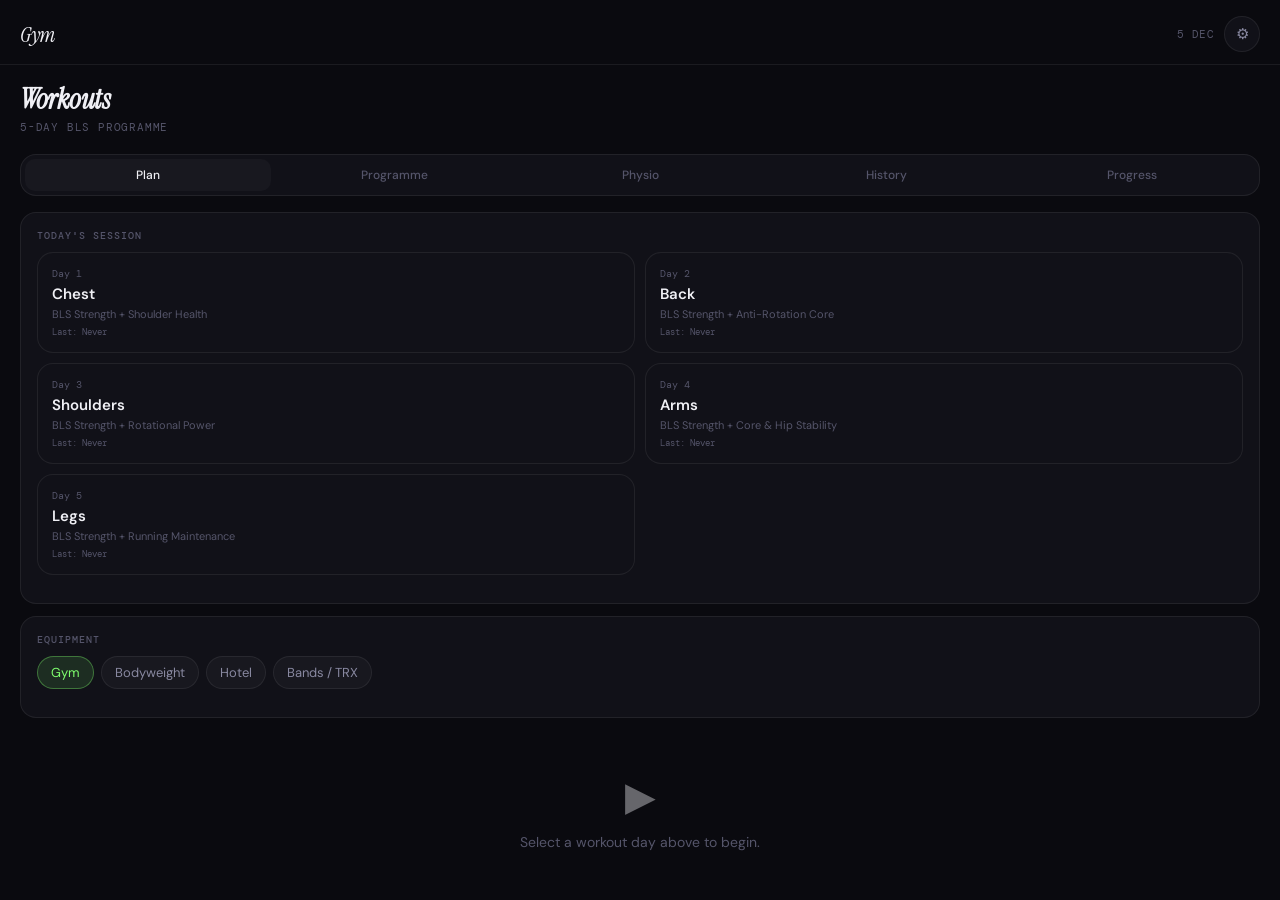
==== 1-index.html @ 2a6bddbd "Add files via upload" ====
<!DOCTYPE html>
<html lang="en">
<head>
<meta charset="UTF-8">
<meta name="viewport" content="width=device-width, initial-scale=1.0, viewport-fit=cover">
<meta name="apple-mobile-web-app-capable" content="yes">
<meta name="apple-mobile-web-app-status-bar-style" content="black-translucent">
<meta name="apple-mobile-web-app-title" content="Gym">
<meta name="theme-color" content="#0a0a0f">
<meta name="description" content="Gym workout tracker - plan, log, progress">
<link rel="manifest" href="manifest.webmanifest">
<link rel="apple-touch-icon" href="apple-touch-icon.png">
<title>Gym</title>
<link rel="preconnect" href="https://fonts.googleapis.com">
<link href="https://fonts.googleapis.com/css2?family=DM+Mono:wght@400;500&family=Instrument+Serif:ital@0;1&family=DM+Sans:wght@300;400;500;600&display=swap" rel="stylesheet">
<style>
  :root {
    --bg: #0a0a0f;
    --surface: #111118;
    --surface2: #18181f;
    --border: rgba(255,255,255,0.07);
    --border2: rgba(255,255,255,0.12);
    --text: #f0f0f5;
    --text2: #8888a0;
    --text3: #55556a;
    --accent: #7fff6e;
    --accent2: #3dffd0;
    --accent3: #ff6b6b;
    --accent4: #ffd166;
    --accent5: #a78bfa;
    --red: #ff6b6b;
    --amber: #ffd166;
    --green: #7fff6e;
    --blue: #60a5fa;
    --purple: #a78bfa;
    --nav-h: 72px;
    --safe-b: env(safe-area-inset-bottom, 0px);
    --radius: 16px;
    --radius-sm: 10px;
    --font-serif: 'Instrument Serif', Georgia, serif;
    --font-mono: 'DM Mono', monospace;
    --font-sans: 'DM Sans', sans-serif;
  }

  *, *::before, *::after { box-sizing: border-box; margin: 0; padding: 0; }

  html, body {
    height: 100%;
    overflow: hidden;
    background: var(--bg);
    color: var(--text);
    font-family: var(--font-sans);
    -webkit-font-smoothing: antialiased;
  }

  /* ─── APP SHELL ─── */
  #app {
    height: 100%;
    display: flex;
    flex-direction: column;
  }

  /* ─── TOP BAR ─── */
  .topbar {
    flex-shrink: 0;
    padding: 16px 20px 12px;
    padding-top: calc(16px + env(safe-area-inset-top, 0px));
    display: flex;
    align-items: center;
    justify-content: space-between;
    border-bottom: 1px solid var(--border);
    background: var(--bg);
  }
  .topbar-title {
    font-family: var(--font-serif);
    font-size: 22px;
    font-style: italic;
    color: var(--text);
    letter-spacing: -0.3px;
  }
  .topbar-title span { color: var(--accent); font-style: normal; }
  .topbar-right { display: flex; gap: 10px; align-items: center; }
  .topbar-date {
    font-family: var(--font-mono);
    font-size: 11px;
    color: var(--text3);
    text-transform: uppercase;
    letter-spacing: 0.5px;
  }
  .icon-btn {
    width: 36px; height: 36px;
    border-radius: 50%;
    background: var(--surface);
    border: 1px solid var(--border);
    display: flex; align-items: center; justify-content: center;
    cursor: pointer;
    transition: background 0.15s;
    color: var(--text2);
    font-size: 15px;
  }
  .icon-btn:hover { background: var(--surface2); color: var(--text); }

  /* ─── SCROLL AREA ─── */
  .scroll-area {
    flex: 1;
    overflow-y: auto;
    overflow-x: hidden;
    -webkit-overflow-scrolling: touch;
    scroll-behavior: smooth;
  }
  .scroll-area::-webkit-scrollbar { display: none; }

  .section {
    display: none;
    padding: 20px;
    padding-bottom: calc(var(--nav-h) + var(--safe-b) + 20px);
    animation: fadeUp 0.2s ease both;
  }
  .section.active { display: block; }

  @keyframes fadeUp {
    from { opacity: 0; transform: translateY(8px); }
    to   { opacity: 1; transform: translateY(0); }
  }

  /* ─── BOTTOM NAV ─── */
  .bottom-nav {
    flex-shrink: 0;
    position: fixed;
    bottom: 0; left: 0; right: 0;
    height: calc(var(--nav-h) + var(--safe-b));
    padding-bottom: var(--safe-b);
    background: rgba(10,10,15,0.92);
    backdrop-filter: blur(20px);
    -webkit-backdrop-filter: blur(20px);
    border-top: 1px solid var(--border);
    display: flex;
    align-items: flex-start;
    justify-content: space-around;
    padding-top: 8px;
    z-index: 100;
  }
  .nav-item {
    display: flex;
    flex-direction: column;
    align-items: center;
    gap: 4px;
    cursor: pointer;
    padding: 4px 8px;
    border-radius: 10px;
    transition: all 0.15s;
    min-width: 48px;
    opacity: 0.45;
  }
  .nav-item.active { opacity: 1; }
  .nav-item .nav-icon { font-size: 20px; line-height: 1; }
  .nav-item .nav-label {
    font-size: 10px;
    font-weight: 500;
    letter-spacing: 0.2px;
    color: var(--text2);
    white-space: nowrap;
  }
  .nav-item.active .nav-label { color: var(--accent); }
  .nav-item.active .nav-icon { filter: drop-shadow(0 0 6px var(--accent)); }

  /* ─── SHARED COMPONENTS ─── */
  .section-head {
    margin-bottom: 20px;
  }
  .section-head h2 {
    font-family: var(--font-serif);
    font-size: 28px;
    font-style: italic;
    letter-spacing: -0.5px;
    line-height: 1.1;
  }
  .section-head .sub {
    font-family: var(--font-mono);
    font-size: 11px;
    color: var(--text3);
    text-transform: uppercase;
    letter-spacing: 0.8px;
    margin-top: 4px;
  }

  .card {
    background: var(--surface);
    border: 1px solid var(--border);
    border-radius: var(--radius);
    padding: 16px;
    margin-bottom: 12px;
  }
  .card-title {
    font-family: var(--font-mono);
    font-size: 10px;
    font-weight: 500;
    text-transform: uppercase;
    letter-spacing: 1px;
    color: var(--text3);
    margin-bottom: 10px;
  }

  /* ─── METRIC GRID ─── */
  .metric-grid {
    display: grid;
    grid-template-columns: 1fr 1fr;
    gap: 10px;
    margin-bottom: 12px;
  }
  .metric-card {
    background: var(--surface);
    border: 1px solid var(--border);
    border-radius: var(--radius);
    padding: 14px;
  }
  .metric-label {
    font-family: var(--font-mono);
    font-size: 10px;
    text-transform: uppercase;
    letter-spacing: 0.8px;
    color: var(--text3);
    margin-bottom: 6px;
  }
  .metric-val {
    font-family: var(--font-mono);
    font-size: 26px;
    font-weight: 500;
    color: var(--text);
    line-height: 1;
  }
  .metric-val .unit { font-size: 13px; color: var(--text2); }
  .metric-sub {
    font-size: 11px;
    color: var(--text3);
    margin-top: 4px;
  }
  .metric-dot {
    display: inline-block;
    width: 6px; height: 6px;
    border-radius: 50%;
    margin-right: 4px;
  }

  /* ─── PROGRESS BARS ─── */
  .progress-wrap { margin-bottom: 12px; }
  .progress-row {
    display: flex;
    justify-content: space-between;
    align-items: center;
    margin-bottom: 6px;
  }
  .progress-label { font-size: 13px; color: var(--text2); }
  .progress-nums {
    font-family: var(--font-mono);
    font-size: 12px;
    color: var(--text2);
  }
  .progress-nums .current { color: var(--text); font-weight: 500; }
  .progress-track {
    height: 6px;
    background: var(--surface2);
    border-radius: 99px;
    overflow: hidden;
    margin-bottom: 10px;
  }
  .progress-fill {
    height: 100%;
    border-radius: 99px;
    transition: width 0.4s ease;
  }
  .progress-fill.green { background: var(--green); box-shadow: 0 0 8px rgba(127,255,110,0.3); }
  .progress-fill.amber { background: var(--amber); box-shadow: 0 0 8px rgba(255,209,102,0.3); }
  .progress-fill.red   { background: var(--red);   box-shadow: 0 0 8px rgba(255,107,107,0.3); }
  .progress-fill.blue  { background: var(--blue);  }
  .progress-fill.purple { background: var(--purple); }

  /* ─── AI BRIEFING ─── */
  .ai-card {
    background: linear-gradient(135deg, #0f1a0f 0%, #0a0f1a 100%);
    border: 1px solid rgba(127,255,110,0.15);
    border-radius: var(--radius);
    padding: 16px;
    margin-bottom: 12px;
    position: relative;
    overflow: hidden;
  }
  .ai-card::before {
    content: '';
    position: absolute;
    top: -30px; right: -30px;
    width: 100px; height: 100px;
    background: radial-gradient(circle, rgba(127,255,110,0.08) 0%, transparent 70%);
    pointer-events: none;
  }
  .ai-card-header {
    display: flex;
    align-items: center;
    gap: 8px;
    margin-bottom: 10px;
  }
  .ai-badge {
    font-family: var(--font-mono);
    font-size: 9px;
    text-transform: uppercase;
    letter-spacing: 1px;
    color: var(--accent);
    background: rgba(127,255,110,0.1);
    border: 1px solid rgba(127,255,110,0.2);
    border-radius: 4px;
    padding: 2px 6px;
  }
  .ai-time {
    font-family: var(--font-mono);
    font-size: 10px;
    color: var(--text3);
    margin-left: auto;
  }
  .ai-text {
    font-size: 14px;
    line-height: 1.6;
    color: var(--text2);
  }
  .ai-text p { margin-bottom: 8px; }
  .ai-text p:last-child { margin-bottom: 0; }
  .ai-text strong { color: var(--text); }
  .ai-actions {
    display: flex;
    gap: 8px;
    margin-top: 12px;
  }
  .ai-btn {
    flex: 1;
    padding: 9px;
    border-radius: 8px;
    border: 1px solid var(--border2);
    background: var(--surface2);
    color: var(--text2);
    font-family: var(--font-sans);
    font-size: 12px;
    font-weight: 500;
    cursor: pointer;
    display: flex;
    align-items: center;
    justify-content: center;
    gap: 5px;
    transition: all 0.15s;
  }
  .ai-btn:hover { background: var(--surface); color: var(--text); }
  .ai-btn.primary {
    background: rgba(127,255,110,0.12);
    border-color: rgba(127,255,110,0.25);
    color: var(--accent);
  }
  .ai-btn.primary:hover { background: rgba(127,255,110,0.2); }

  /* ─── GOAL RINGS ─── */
  .rings-row {
    display: flex;
    gap: 10px;
    margin-bottom: 12px;
  }
  .ring-card {
    flex: 1;
    background: var(--surface);
    border: 1px solid var(--border);
    border-radius: var(--radius);
    padding: 14px 10px;
    display: flex;
    flex-direction: column;
    align-items: center;
    gap: 8px;
  }
  .ring-wrap {
    position: relative;
    width: 64px; height: 64px;
  }
  .ring-wrap svg { transform: rotate(-90deg); }
  .ring-center {
    position: absolute;
    inset: 0;
    display: flex;
    flex-direction: column;
    align-items: center;
    justify-content: center;
  }
  .ring-pct {
    font-family: var(--font-mono);
    font-size: 14px;
    font-weight: 500;
    color: var(--text);
    line-height: 1;
  }
  .ring-label {
    font-family: var(--font-mono);
    font-size: 9px;
    text-transform: uppercase;
    letter-spacing: 0.5px;
    color: var(--text3);
    text-align: center;
  }

  /* ─── FORM ELEMENTS ─── */
  .form-section { margin-bottom: 20px; }
  .form-section-title {
    font-family: var(--font-mono);
    font-size: 10px;
    font-weight: 500;
    text-transform: uppercase;
    letter-spacing: 1px;
    color: var(--text3);
    margin-bottom: 12px;
    padding-bottom: 8px;
    border-bottom: 1px solid var(--border);
  }
  .form-row {
    display: flex;
    gap: 10px;
    margin-bottom: 10px;
    align-items: center;
  }
  .form-group {
    flex: 1;
    display: flex;
    flex-direction: column;
    gap: 5px;
  }
  .form-label {
    font-size: 12px;
    color: var(--text2);
    font-weight: 500;
  }
  .form-input, .form-select, .form-textarea {
    width: 100%;
    background: var(--surface2);
    border: 1px solid var(--border);
    border-radius: var(--radius-sm);
    padding: 11px 13px;
    color: var(--text);
    font-family: var(--font-sans);
    font-size: 15px;
    -webkit-appearance: none;
    appearance: none;
    transition: border-color 0.15s;
    outline: none;
  }
  .form-input:focus, .form-select:focus, .form-textarea:focus {
    border-color: var(--border2);
  }
  .form-textarea {
    min-height: 80px;
    resize: vertical;
    line-height: 1.5;
  }

  /* ─── SLIDER (1-5) ─── */
  .slider-group { flex: 1; }
  .slider-row {
    display: flex;
    align-items: center;
    gap: 10px;
    margin-bottom: 10px;
  }
  .slider-label { flex: 0 0 140px; font-size: 13px; color: var(--text2); }
  .slider-wrap { flex: 1; position: relative; }
  input[type=range] {
    -webkit-appearance: none;
    appearance: none;
    width: 100%;
    height: 4px;
    background: var(--surface2);
    border-radius: 99px;
    outline: none;
  }
  input[type=range]::-webkit-slider-thumb {
    -webkit-appearance: none;
    width: 20px; height: 20px;
    border-radius: 50%;
    background: var(--text);
    border: 3px solid var(--bg);
    box-shadow: 0 0 0 1px var(--border2);
    cursor: pointer;
  }
  .slider-val {
    font-family: var(--font-mono);
    font-size: 14px;
    font-weight: 500;
    color: var(--text);
    width: 20px;
    text-align: center;
  }

  /* ─── CHECKBOXES ─── */
  .checkbox-list { display: flex; flex-direction: column; gap: 6px; }
  .checkbox-item {
    display: flex;
    align-items: center;
    gap: 10px;
    padding: 10px 12px;
    background: var(--surface2);
    border: 1px solid var(--border);
    border-radius: var(--radius-sm);
    cursor: pointer;
    transition: border-color 0.15s;
  }
  .checkbox-item.checked { border-color: rgba(127,255,110,0.25); }
  .checkbox-box {
    width: 20px; height: 20px;
    border-radius: 5px;
    border: 1.5px solid var(--border2);
    display: flex; align-items: center; justify-content: center;
    flex-shrink: 0;
    transition: all 0.15s;
  }
  .checkbox-item.checked .checkbox-box {
    background: var(--accent);
    border-color: var(--accent);
  }
  .checkbox-text { font-size: 14px; color: var(--text); }
  .checkbox-sub { font-size: 11px; color: var(--text3); }

  /* ─── TOGGLE CHIPS ─── */
  .chip-wrap {
    display: flex;
    flex-wrap: wrap;
    gap: 7px;
    margin-bottom: 12px;
  }
  .chip {
    padding: 7px 13px;
    border-radius: 99px;
    border: 1px solid var(--border);
    background: var(--surface2);
    color: var(--text2);
    font-size: 13px;
    cursor: pointer;
    transition: all 0.15s;
  }
  .chip.selected {
    background: rgba(127,255,110,0.12);
    border-color: rgba(127,255,110,0.35);
    color: var(--accent);
  }

  /* ─── BUTTONS ─── */
  .btn {
    width: 100%;
    padding: 14px;
    border-radius: var(--radius);
    border: none;
    cursor: pointer;
    font-family: var(--font-sans);
    font-size: 15px;
    font-weight: 600;
    transition: all 0.15s;
    display: flex;
    align-items: center;
    justify-content: center;
    gap: 6px;
  }
  .btn-primary {
    background: var(--accent);
    color: #000;
  }
  .btn-primary:hover { opacity: 0.9; }
  .btn-primary:active { transform: scale(0.98); }
  .btn-secondary {
    background: var(--surface2);
    color: var(--text);
    border: 1px solid var(--border);
  }
  .btn-sm {
    width: auto;
    padding: 9px 16px;
    font-size: 13px;
    border-radius: 10px;
  }

  /* ─── SETTINGS / SETTINGS PANEL ─── */
  .settings-overlay {
    display: none;
    position: fixed;
    inset: 0;
    z-index: 200;
    background: rgba(0,0,0,0.6);
    backdrop-filter: blur(4px);
  }
  .settings-overlay.open { display: block; }
  .settings-panel {
    position: absolute;
    right: 0; top: 0; bottom: 0;
    width: min(380px, 100vw);
    background: var(--surface);
    border-left: 1px solid var(--border);
    overflow-y: auto;
    padding: 20px;
    padding-top: calc(20px + env(safe-area-inset-top, 0px));
  }
  .settings-close {
    position: absolute;
    top: 16px; right: 16px;
    width: 32px; height: 32px;
    border-radius: 50%;
    background: var(--surface2);
    border: 1px solid var(--border);
    display: flex; align-items: center; justify-content: center;
    cursor: pointer;
    font-size: 16px;
    color: var(--text2);
  }
  .settings-title {
    font-family: var(--font-serif);
    font-size: 22px;
    font-style: italic;
    margin-bottom: 20px;
  }
  .settings-group { margin-bottom: 24px; }
  .settings-group-title {
    font-family: var(--font-mono);
    font-size: 10px;
    text-transform: uppercase;
    letter-spacing: 1px;
    color: var(--text3);
    margin-bottom: 12px;
    padding-bottom: 8px;
    border-bottom: 1px solid var(--border);
  }
  .settings-row {
    display: flex;
    justify-content: space-between;
    align-items: center;
    padding: 10px 0;
    border-bottom: 1px solid var(--border);
  }
  .settings-row:last-child { border-bottom: none; }
  .settings-row-label { font-size: 14px; color: var(--text2); }
  .settings-row-val {
    font-family: var(--font-mono);
    font-size: 13px;
    color: var(--text);
  }
  .settings-input-inline {
    background: var(--surface2);
    border: 1px solid var(--border);
    border-radius: 8px;
    padding: 6px 10px;
    color: var(--text);
    font-family: var(--font-mono);
    font-size: 13px;
    width: 120px;
    text-align: right;
    outline: none;
  }
  .settings-input-inline:focus { border-color: var(--border2); }
  .settings-input-wide {
    width: 100%;
    margin-top: 6px;
    background: var(--surface2);
    border: 1px solid var(--border);
    border-radius: 8px;
    padding: 8px 10px;
    color: var(--text);
    font-family: var(--font-mono);
    font-size: 12px;
    outline: none;
    word-break: break-all;
  }
  .settings-input-wide:focus { border-color: var(--border2); }
  .settings-status {
    font-size: 12px;
    color: var(--text3);
    margin-top: 6px;
  }
  .settings-status.ok { color: var(--green); }
  .settings-status.err { color: var(--red); }

  /* ─── SYNC STATUS BAR ─── */
  .sync-bar {
    display: flex;
    align-items: center;
    gap: 6px;
    padding: 6px 12px;
    margin-bottom: 16px;
    background: var(--surface);
    border: 1px solid var(--border);
    border-radius: var(--radius-sm);
  }
  .sync-dot {
    width: 7px; height: 7px;
    border-radius: 50%;
    background: var(--text3);
  }
  .sync-dot.synced { background: var(--green); box-shadow: 0 0 6px rgba(127,255,110,0.4); }
  .sync-dot.syncing { background: var(--amber); animation: pulse 1s infinite; }
  .sync-dot.error { background: var(--red); }
  @keyframes pulse { 0%,100% { opacity:1; } 50% { opacity:0.4; } }
  .sync-text { font-size: 12px; color: var(--text3); }
  .sync-btn {
    margin-left: auto;
    font-size: 11px;
    color: var(--text3);
    background: none;
    border: none;
    cursor: pointer;
    padding: 2px 6px;
    border-radius: 4px;
    font-family: var(--font-mono);
    transition: color 0.15s;
  }
  .sync-btn:hover { color: var(--text); }

  /* ─── TOAST ─── */
  .toast {
    position: fixed;
    bottom: calc(var(--nav-h) + var(--safe-b) + 16px);
    left: 50%;
    transform: translateX(-50%) translateY(20px);
    background: var(--text);
    color: var(--bg);
    font-size: 13px;
    font-weight: 600;
    padding: 10px 18px;
    border-radius: 99px;
    opacity: 0;
    transition: all 0.25s;
    pointer-events: none;
    white-space: nowrap;
    z-index: 300;
  }
  .toast.show {
    opacity: 1;
    transform: translateX(-50%) translateY(0);
  }

  /* ─── LOADING SPINNER ─── */
  .spinner {
    width: 20px; height: 20px;
    border: 2px solid var(--border);
    border-top-color: var(--accent);
    border-radius: 50%;
    animation: spin 0.7s linear infinite;
  }
  @keyframes spin { to { transform: rotate(360deg); } }

  /* ─── EMPTY STATE ─── */
  .empty {
    display: flex;
    flex-direction: column;
    align-items: center;
    justify-content: center;
    padding: 40px 20px;
    text-align: center;
    gap: 10px;
  }
  .empty-icon { font-size: 40px; opacity: 0.4; }
  .empty-text { font-size: 14px; color: var(--text3); line-height: 1.5; }

  /* ─── WORKOUTS SECTION ─── */
  .workout-day-grid {
    display: grid;
    grid-template-columns: 1fr 1fr;
    gap: 10px;
    margin-bottom: 12px;
  }
  .workout-day-card {
    background: var(--surface);
    border: 1px solid var(--border);
    border-radius: var(--radius);
    padding: 14px;
    cursor: pointer;
    transition: all 0.15s;
  }
  .workout-day-card:hover { border-color: var(--border2); }
  .workout-day-card.selected {
    background: rgba(127,255,110,0.07);
    border-color: rgba(127,255,110,0.3);
  }
  .workout-day-num {
    font-family: var(--font-mono);
    font-size: 10px;
    color: var(--text3);
    margin-bottom: 4px;
  }
  .workout-day-name {
    font-size: 15px;
    font-weight: 600;
    color: var(--text);
  }
  .workout-day-sub {
    font-size: 11px;
    color: var(--text3);
    margin-top: 3px;
  }

  /* ─── HISTORY / CHART ─── */
  .mini-chart {
    height: 48px;
    display: flex;
    align-items: flex-end;
    gap: 3px;
    padding-top: 4px;
  }
  .chart-bar {
    flex: 1;
    border-radius: 3px 3px 0 0;
    background: var(--surface2);
    position: relative;
    cursor: pointer;
    transition: opacity 0.15s;
  }
  .chart-bar:hover { opacity: 0.8; }
  .chart-bar.filled { background: var(--accent); opacity: 0.6; }
  .chart-bar.today { background: var(--accent); opacity: 1; box-shadow: 0 0 8px rgba(127,255,110,0.4); }

  /* ─── GOALS SECTION ─── */
  .goal-row {
    display: flex;
    align-items: center;
    gap: 12px;
    padding: 14px;
    background: var(--surface);
    border: 1px solid var(--border);
    border-radius: var(--radius);
    margin-bottom: 10px;
  }
  .goal-icon { font-size: 22px; flex-shrink: 0; }
  .goal-info { flex: 1; min-width: 0; }
  .goal-title { font-size: 14px; font-weight: 500; color: var(--text); }
  .goal-detail { font-size: 12px; color: var(--text3); margin-top: 2px; white-space: normal; word-break: break-word; }
  .goal-val {
    font-family: var(--font-mono);
    font-size: 15px;
    font-weight: 500;
    color: var(--text);
    text-align: right;
    flex-shrink: 0;
    min-width: 80px;
  }
  .goal-target { font-size: 11px; color: var(--text3); }

  /* ─── DIVIDER ─── */
  .divider { height: 1px; background: var(--border); margin: 16px 0; }

  /* ─── AUTOFILL BADGE ─── */
  .autofill-badge {
    font-family: var(--font-mono);
    font-size: 9px;
    text-transform: uppercase;
    letter-spacing: 0.5px;
    padding: 2px 6px;
    border-radius: 4px;
    background: rgba(127,255,110,0.1);
    border: 1px solid rgba(127,255,110,0.25);
    color: var(--accent);
    white-space: nowrap;
  }
  .autofill-badge.fitbit { background: rgba(0,184,212,0.1); border-color: rgba(0,184,212,0.25); color: #00b8d4; }
  .autofill-badge.hume   { background: rgba(167,139,250,0.1); border-color: rgba(167,139,250,0.25); color: var(--purple); }
  .form-input.autofilled { border-color: rgba(127,255,110,0.3); background: rgba(127,255,110,0.04); }

  /* ─── JOURNAL TABS ─── */
  .tab-bar {
    display: flex;
    gap: 0;
    background: var(--surface);
    border: 1px solid var(--border);
    border-radius: var(--radius);
    padding: 4px;
    margin-bottom: 20px;
  }
  .tab-btn {
    flex: 1;
    padding: 9px;
    border-radius: 10px;
    border: none;
    background: none;
    color: var(--text3);
    font-family: var(--font-sans);
    font-size: 13px;
    font-weight: 500;
    cursor: pointer;
    transition: all 0.15s;
  }
  .tab-btn.active {
    background: var(--surface2);
    color: var(--text);
  }

  /* ─── FOOD SECTION ─── */
  .search-bar {
    display: flex;
    gap: 8px;
    margin-bottom: 12px;
  }
  .search-input {
    flex: 1;
    background: var(--surface);
    border: 1px solid var(--border);
    border-radius: var(--radius);
    padding: 12px 16px;
    color: var(--text);
    font-family: var(--font-sans);
    font-size: 15px;
    outline: none;
    transition: border-color 0.15s;
  }
  .search-input::placeholder { color: var(--text3); }
  .search-input:focus { border-color: var(--border2); }
  .search-submit {
    background: var(--surface);
    border: 1px solid var(--border);
    border-radius: var(--radius);
    padding: 0 16px;
    color: var(--text2);
    font-size: 18px;
    cursor: pointer;
    transition: all 0.15s;
  }
  .search-submit:hover { background: var(--surface2); color: var(--text); }

  .food-result {
    display: flex;
    align-items: center;
    gap: 12px;
    padding: 12px 14px;
    background: var(--surface);
    border: 1px solid var(--border);
    border-radius: var(--radius-sm);
    margin-bottom: 6px;
    cursor: pointer;
    transition: border-color 0.15s;
  }
  .food-result:hover { border-color: var(--border2); }
  .food-result-info { flex: 1 }
  .food-result-name { font-size: 14px; color: var(--text); }
  .food-result-detail { font-size: 12px; color: var(--text3); }
  .food-result-kcal {
    font-family: var(--font-mono);
    font-size: 13px;
    color: var(--text2);
    white-space: nowrap;
  }
  .food-add-btn {
    width: 28px; height: 28px;
    border-radius: 50%;
    background: var(--surface2);
    border: 1px solid var(--border);
    display: flex; align-items: center; justify-content: center;
    font-size: 16px;
    color: var(--accent);
    cursor: pointer;
    flex-shrink: 0;
  }

  .meal-section { margin-bottom: 16px; }
  .meal-header {
    display: flex;
    justify-content: space-between;
    align-items: center;
    margin-bottom: 8px;
  }
  .meal-title { font-size: 13px; font-weight: 600; color: var(--text2); }
  .meal-cals {
    font-family: var(--font-mono);
    font-size: 12px;
    color: var(--text3);
  }
  .meal-item {
    display: flex;
    align-items: center;
    gap: 10px;
    padding: 9px 12px;
    background: var(--surface);
    border: 1px solid var(--border);
    border-radius: var(--radius-sm);
    margin-bottom: 4px;
  }
  .meal-item-name { flex: 1; font-size: 13px; color: var(--text); }
  .meal-item-detail { font-size: 12px; color: var(--text3); }
  .meal-item-kcal { font-family: var(--font-mono); font-size: 12px; color: var(--text2); }
  .meal-item-del {
    font-size: 14px;
    color: var(--text3);
    cursor: pointer;
    padding: 2px;
  }
  .meal-add-row {
    display: flex;
    align-items: center;
    gap: 6px;
    padding: 7px 10px;
    cursor: pointer;
    color: var(--text3);
    font-size: 13px;
    transition: color 0.15s;
  }
  .meal-add-row:hover { color: var(--accent); }

  /* ─── ACTIVE WORKOUT ─── */
  /* ─── NUMPAD ─── */
  .numpad-btn {
    background: var(--surface2);
    border: 1px solid var(--border);
    border-radius: 10px;
    color: var(--text);
    font-family: var(--font-mono);
    font-size: 18px;
    font-weight: 500;
    padding: 14px 0;
    cursor: pointer;
    transition: background 0.1s;
    -webkit-tap-highlight-color: transparent;
    user-select: none;
  }
  .numpad-btn:active { background: var(--border2, #2a2a38); transform: scale(0.95); }
  .numpad-op  { color: var(--accent); font-size: 20px; font-weight: 700; }
  .numpad-del { color: var(--text2); }

  .aw-exercise-card {
    background: var(--surface);
    border: 1px solid var(--border);
    border-radius: var(--radius);
    margin-bottom: 12px;
    overflow: hidden;
    transition: border-color 0.2s;
  }
  .aw-exercise-card.active-ex { border-color: rgba(127,255,110,0.35); }
  .aw-exercise-header {
    display: flex;
    align-items: center;
    gap: 12px;
    padding: 14px 16px;
  }
  .aw-ex-num {
    font-family: var(--font-mono);
    font-size: 11px;
    color: var(--text3);
    width: 20px;
    flex-shrink: 0;
  }
  .aw-ex-name { flex: 1; font-size: 15px; font-weight: 600; color: var(--text); }
  .aw-ex-done {
    font-family: var(--font-mono);
    font-size: 12px;
    color: var(--text3);
  }
  .aw-sets {
    padding: 0 16px 14px;
    display: flex;
    flex-direction: column;
    gap: 6px;
  }
  .aw-set-row {
    display: flex;
    align-items: center;
    gap: 10px;
    padding: 10px 12px;
    border-radius: var(--radius-sm);
    background: var(--surface2);
    border: 1px solid var(--border);
    cursor: pointer;
    transition: all 0.15s;
  }
  .aw-set-row:hover { border-color: var(--border2); }
  .aw-set-row.logged {
    background: rgba(127,255,110,0.06);
    border-color: rgba(127,255,110,0.2);
  }
  .aw-set-row.warmup-logged {
    background: rgba(255,209,102,0.06);
    border-color: rgba(255,209,102,0.2);
  }
  .aw-set-num {
    font-family: var(--font-mono);
    font-size: 11px;
    color: var(--text3);
    width: 16px;
    flex-shrink: 0;
  }
  .aw-set-badge {
    font-family: var(--font-mono);
    font-size: 9px;
    text-transform: uppercase;
    letter-spacing: 0.5px;
    padding: 2px 5px;
    border-radius: 4px;
    flex-shrink: 0;
  }
  .aw-set-badge.working { background: rgba(127,255,110,0.12); color: var(--accent); }
  .aw-set-badge.warmup  { background: rgba(255,209,102,0.12); color: var(--amber); }
  .aw-set-result {
    flex: 1;
    font-family: var(--font-mono);
    font-size: 14px;
    color: var(--text);
  }
  .aw-set-check {
    font-size: 16px;
    flex-shrink: 0;
  }
  .aw-add-set {
    display: flex;
    align-items: center;
    gap: 6px;
    padding: 8px 12px;
    color: var(--text3);
    font-size: 13px;
    cursor: pointer;
    border-radius: var(--radius-sm);
    transition: color 0.15s;
    margin: 0 16px 14px;
  }
  .aw-add-set:hover { color: var(--accent); }

  /* ─── WORKOUT HISTORY ─── */
  .workout-hist-card {
    background: var(--surface);
    border: 1px solid var(--border);
    border-radius: var(--radius);
    padding: 14px 16px;
    margin-bottom: 10px;
    cursor: pointer;
    transition: border-color 0.15s;
    display: flex;
    align-items: center;
    gap: 14px;
  }
  .workout-hist-card:hover { border-color: var(--border2); }
  .workout-hist-icon {
    width: 42px; height: 42px;
    border-radius: 12px;
    background: rgba(127,255,110,0.08);
    border: 1px solid rgba(127,255,110,0.15);
    display: flex; align-items: center; justify-content: center;
    font-size: 20px;
    flex-shrink: 0;
  }
  .workout-hist-info { flex: 1; min-width: 0; }
  .workout-hist-name { font-size: 15px; font-weight: 600; color: var(--text); }
  .workout-hist-meta { font-size: 12px; color: var(--text3); margin-top: 3px; }
  .workout-hist-stats {
    text-align: right;
    flex-shrink: 0;
  }
  .workout-hist-sets {
    font-family: var(--font-mono);
    font-size: 14px;
    color: var(--text);
  }
  .workout-hist-dur {
    font-size: 11px;
    color: var(--text3);
    margin-top: 2px;
  }

  /* ─── PROGRESS CHART (canvas-free bar chart) ─── */
  .prog-chart-wrap { overflow-x: auto; padding-bottom: 4px; }
  .prog-chart {
    display: flex;
    align-items: flex-end;
    gap: 8px;
    height: 100px;
    min-width: 300px;
    padding-top: 8px;
  }
  .prog-bar-col {
    display: flex;
    flex-direction: column;
    align-items: center;
    gap: 4px;
    flex: 1;
    min-width: 32px;
  }
  .prog-bar {
    width: 100%;
    border-radius: 4px 4px 0 0;
    background: rgba(127,255,110,0.5);
    transition: height 0.4s ease;
    cursor: pointer;
    position: relative;
  }
  .prog-bar.best { background: var(--accent); box-shadow: 0 0 8px rgba(127,255,110,0.4); }
  .prog-bar-label {
    font-family: var(--font-mono);
    font-size: 9px;
    color: var(--text3);
    text-align: center;
    white-space: nowrap;
  }
  .prog-bar-val {
    font-family: var(--font-mono);
    font-size: 9px;
    color: var(--text2);
    text-align: center;
  }

  /* ─── FOOD SECTION TABS ─── */
  .food-tabs {
    display: flex;
    gap: 0;
    background: var(--surface);
    border: 1px solid var(--border);
    border-radius: var(--radius);
    padding: 4px;
    margin-bottom: 16px;
  }
  .food-tab {
    flex: 1;
    padding: 8px 4px;
    border-radius: 10px;
    border: none;
    background: none;
    color: var(--text3);
    font-family: var(--font-sans);
    font-size: 12px;
    font-weight: 500;
    cursor: pointer;
    transition: all 0.15s;
    white-space: nowrap;
  }
  .food-tab.active { background: var(--surface2); color: var(--text); }

  /* ─── QUICK ADD ─── */
  .quick-add-section { margin-bottom: 14px; }
  .quick-add-label {
    font-family: var(--font-mono);
    font-size: 10px;
    text-transform: uppercase;
    letter-spacing: 0.8px;
    color: var(--text3);
    margin-bottom: 8px;
    display: flex;
    align-items: center;
    justify-content: space-between;
  }
  .quick-add-scroll {
    display: flex;
    gap: 7px;
    overflow-x: auto;
    padding-bottom: 4px;
    -webkit-overflow-scrolling: touch;
  }
  .quick-add-scroll::-webkit-scrollbar { display: none; }
  .quick-chip {
    flex-shrink: 0;
    display: flex;
    flex-direction: column;
    align-items: center;
    gap: 3px;
    padding: 9px 12px;
    background: var(--surface);
    border: 1px solid var(--border);
    border-radius: var(--radius);
    cursor: pointer;
    transition: border-color 0.15s;
    max-width: 110px;
  }
  .quick-chip:hover { border-color: var(--border2); }
  .quick-chip.fav { border-color: rgba(255,209,102,0.3); }
  .quick-chip-name {
    font-size: 12px;
    color: var(--text);
    text-align: center;
    white-space: nowrap;
    overflow: hidden;
    text-overflow: ellipsis;
    max-width: 90px;
  }
  .quick-chip-cal { font-family: var(--font-mono); font-size: 10px; color: var(--text3); }

  /* ─── SAVED MEALS ─── */
  .saved-meal-card {
    background: var(--surface);
    border: 1px solid var(--border);
    border-radius: var(--radius);
    margin-bottom: 10px;
    overflow: hidden;
  }
  .saved-meal-header {
    display: flex;
    align-items: center;
    gap: 12px;
    padding: 14px 16px;
    cursor: pointer;
  }
  .saved-meal-icon { font-size: 20px; flex-shrink: 0; }
  .saved-meal-info { flex: 1; min-width: 0; }
  .saved-meal-name { font-size: 15px; font-weight: 600; color: var(--text); }
  .saved-meal-meta { font-size: 12px; color: var(--text3); margin-top: 2px; }
  .saved-meal-kcal { font-family: var(--font-mono); font-size: 14px; color: var(--text2); flex-shrink: 0; }
  .saved-meal-actions { display: flex; border-top: 1px solid var(--border); }
  .saved-meal-btn {
    flex: 1;
    padding: 10px;
    border: none;
    background: none;
    color: var(--text3);
    font-family: var(--font-sans);
    font-size: 12px;
    font-weight: 500;
    cursor: pointer;
    transition: all 0.15s;
    display: flex;
    align-items: center;
    justify-content: center;
    gap: 4px;
  }
  .saved-meal-btn:hover { color: var(--text); background: var(--surface2); }
  .saved-meal-btn.log { color: var(--accent); }
  .saved-meal-btn.log:hover { background: rgba(127,255,110,0.08); }
  .saved-meal-btn + .saved-meal-btn { border-left: 1px solid var(--border); }
  .saved-meal-items { display: none; padding: 0 16px 12px; border-top: 1px solid var(--border); }
  .saved-meal-items.open { display: block; }
  .saved-meal-item-row {
    display: flex;
    justify-content: space-between;
    align-items: center;
    padding: 6px 0;
    font-size: 13px;
    color: var(--text2);
    border-bottom: 1px solid var(--border);
  }
  .saved-meal-item-row:last-child { border-bottom: none; }

  /* ─── CUSTOM FOODS ─── */
  .custom-food-card {
    display: flex;
    align-items: center;
    gap: 12px;
    padding: 12px 14px;
    background: var(--surface);
    border: 1px solid var(--border);
    border-radius: var(--radius-sm);
    margin-bottom: 6px;
  }
  .custom-food-info { flex: 1; }
  .custom-food-name { font-size: 14px; color: var(--text); }
  .custom-food-macro { font-size: 11px; color: var(--text3); margin-top: 2px; }
  .custom-food-actions { display: flex; gap: 6px; }
  .custom-food-btn {
    padding: 5px 10px;
    border-radius: 7px;
    border: 1px solid var(--border);
    background: var(--surface2);
    color: var(--text2);
    font-size: 12px;
    cursor: pointer;
    transition: all 0.15s;
  }
  .custom-food-btn:hover { color: var(--text); }
  .custom-food-btn.add { color: var(--accent); border-color: rgba(127,255,110,0.2); }

  /* ─── FOOD LOG MODAL ─── */
  .modal-overlay {
    display: none;
    position: fixed;
    inset: 0;
    z-index: 250;
    background: rgba(0,0,0,0.7);
    backdrop-filter: blur(6px);
    align-items: flex-end;
  }
  .modal-overlay.open { display: flex; }
  .modal-sheet {
    width: 100%;
    background: var(--surface);
    border-top: 1px solid var(--border);
    border-radius: 20px 20px 0 0;
    padding: 16px 20px;
    padding-bottom: calc(20px + var(--safe-b));
    animation: slideUp 0.25s ease;
  }
  @keyframes slideUp {
    from { transform: translateY(100%); }
    to   { transform: translateY(0); }
  }
  .modal-handle {
    width: 36px; height: 4px;
    background: var(--border2);
    border-radius: 99px;
    margin: 0 auto 16px;
  }
  .modal-title { font-size: 17px; font-weight: 600; margin-bottom: 12px; }
  .modal-food-name { font-size: 15px; color: var(--text); margin-bottom: 4px; }
  .modal-food-detail { font-size: 13px; color: var(--text3); margin-bottom: 16px; }


  /* ─── PROGRAMME EDITOR ─── */
  .pe-row{border:1px solid var(--border);border-radius:10px;padding:6px;margin-bottom:6px;background:var(--surface2)}
  .pe-row .form-input,.pe-row .form-select{padding:6px 6px;font-size:12px;height:auto}
  .pe-line1{display:flex;gap:4px;align-items:center;margin-bottom:6px}

  .pe-name{flex:1;min-width:0}
  .pe-row input[type=number]::-webkit-outer-spin-button,.pe-row input[type=number]::-webkit-inner-spin-button{-webkit-appearance:none;margin:0}
  .pe-row input[type=number]{-moz-appearance:textfield;appearance:textfield}
  .pe-grid{display:grid;grid-template-columns:50px 60px 54px 68px;gap:3px}
  .pe-grid-lab{font-family:var(--font-mono);font-size:9px;color:var(--text3);margin-bottom:2px}
  .pe-grid-lab span{text-align:center}
  .pe-grid .form-input,.pe-grid .form-select{width:100%;text-align:center;padding-left:2px;padding-right:2px}
  .pe-icon{background:var(--surface);border:1px solid var(--border);color:var(--text2);border-radius:6px;width:24px;height:24px;font-size:11px;cursor:pointer;flex:none;display:flex;align-items:center;justify-content:center;padding:0}
  .pk-row{border:1px solid var(--border);border-radius:10px;padding:9px 10px;margin-bottom:6px;background:var(--surface2);cursor:pointer}
</style>
</head>
<body>

<div id="app">

  <!-- TOP BAR -->
  <div class="topbar">
    <div class="topbar-title">Gym</div>
    <div class="topbar-right">
      <div class="topbar-date" id="topDate"></div>
      <div class="icon-btn" onclick="openSettings()" title="Settings">⚙</div>
    </div>
  </div>

  <!-- SCROLL AREA -->
  <div class="scroll-area" id="scrollArea">

<div class="section active" id="sec-workouts">
      <div class="section-head">
        <h2>Workouts</h2>
        <div class="sub" id="workoutSub">5-day BLS programme</div>
      </div>

      <div class="food-tabs">
        <button class="food-tab active" onclick="switchWorkoutTab('plan',this)">Plan</button>
        <button class="food-tab" onclick="switchWorkoutTab('programme',this)">Programme</button>
        <button class="food-tab" onclick="switchWorkoutTab('physio',this)">Physio</button>
        <button class="food-tab" onclick="switchWorkoutTab('history',this)">History</button>
        <button class="food-tab" onclick="switchWorkoutTab('progress',this)">Progress</button>
      </div>

      <!-- ── PLAN TAB ── -->
      <div id="wTabPlan">
        <div id="upNextCard"></div>
        <div class="card">
          <div class="card-title">Today's Session</div>
          <div class="workout-day-grid" id="workoutDayGrid"></div>
        </div>
        <div class="card">
          <div class="card-title">Equipment</div>
          <div class="chip-wrap" id="equipChips">
            <div class="chip selected" data-eq="gym">Gym</div>
            <div class="chip" data-eq="bodyweight">Bodyweight</div>
            <div class="chip" data-eq="hotel">Hotel</div>
            <div class="chip" data-eq="bands">Bands / TRX</div>
          </div>
        </div>
        <div id="workoutExercises"></div>
        <div class="empty" id="workoutEmpty">
          <div class="empty-icon">▶</div>
          <div class="empty-text">Select a workout day above to begin.</div>
        </div>
      </div>

      <!-- ── PROGRAMME TAB ── -->
      <div id="wTabProgramme" style="display:none">
        <div id="progEditor"></div>
      </div>

      <!-- ── PHYSIO TAB ── -->
      <div id="wTabPhysio" style="display:none">
        <div id="physioContent"></div>
      </div>

      <!-- ── HISTORY TAB ── -->
      <div id="wTabHistory" style="display:none">
        <div id="workoutHistoryList">
          <div class="empty"><div class="empty-icon">≡</div><div class="empty-text">No workouts logged yet.<br>Complete a session to see it here.</div></div>
        </div>
      </div>

      <!-- ── PROGRESS TAB ── -->
      <div id="wTabProgress" style="display:none">
        <div class="card" id="prCard" style="display:none">
          <div class="card-title">Personal Records</div>
          <div id="prList"></div>
        </div>

        <div class="card" id="volumeCard" style="display:none">
          <div class="card-title">Weekly Volume by Muscle Group</div>
          <div style="display:flex;gap:6px;margin-bottom:10px" id="volumeWeekChips">
            <div class="chip selected" onclick="setVolumeWeek(0,this)">This week</div>
            <div class="chip" onclick="setVolumeWeek(1,this)">Last week</div>
            <div class="chip" onclick="setVolumeWeek('avg',this)">4-wk avg</div>
          </div>
          <div id="volumeList"></div>
          <div style="font-size:10px;color:var(--text3);margin-top:8px;font-family:var(--font-mono)">target 10–20 working sets / muscle / week</div>
        </div>

        <div class="card" id="deloadCard" style="display:none">
          <div class="card-title">Stalled lifts — consider a deload</div>
          <div id="deloadList"></div>
        </div>

        <div class="card">
          <div class="card-title">Exercise Progress</div>
          <div class="form-group" style="margin-bottom:12px">
            <select class="form-select" id="progressExerciseSelect" onchange="renderExerciseProgress()">
              <option value="">Select an exercise…</option>
            </select>
          </div>
          <div id="exerciseProgressChart">
            <div class="empty"><div class="empty-text">Select an exercise to see estimated 1RM and best set over time.</div></div>
          </div>
        </div>
      </div>

    </div>

    
  </div>
</div>

<div id="activeWorkoutOverlay" style="display:none;position:fixed;inset:0;z-index:500;background:var(--bg);overflow-y:auto;-webkit-overflow-scrolling:touch;">

  <!-- Header -->
  <div style="position:sticky;top:0;z-index:10;background:rgba(10,10,15,0.95);backdrop-filter:blur(16px);border-bottom:1px solid var(--border);padding:12px 16px;padding-top:calc(12px + env(safe-area-inset-top,0px));">
    <div style="display:flex;align-items:center;gap:12px;">
      <div style="flex:1;">
        <div style="font-family:var(--font-mono);font-size:10px;text-transform:uppercase;letter-spacing:1px;color:var(--text3)" id="awDayLabel">Day 1 — Chest</div>
        <div style="font-family:var(--font-mono);font-size:22px;font-weight:500;color:var(--accent);margin-top:2px" id="awTimer">0:00</div>
      </div>
      <div style="text-align:right;">
        <div style="font-size:11px;color:var(--text3)">Sets done</div>
        <div style="font-family:var(--font-mono);font-size:18px;font-weight:500" id="awSetsDone">0 / 0</div>
      </div>
      <button onclick="confirmAbortWorkout()" style="width:36px;height:36px;border-radius:50%;background:var(--surface2);border:1px solid var(--border);color:var(--text2);font-size:18px;cursor:pointer;display:flex;align-items:center;justify-content:center;">✕</button>
    </div>

    <!-- Rest timer bar (hidden when not resting) -->
    <div id="awRestBar" style="display:none;margin-top:10px;">
      <div style="display:flex;justify-content:space-between;align-items:center;margin-bottom:4px;">
        <span style="font-size:12px;color:var(--text3)">Rest timer</span>
        <span style="font-family:var(--font-mono);font-size:14px;color:var(--accent)" id="awRestTime">90s</span>
        <button onclick="skipRest()" style="font-size:11px;color:var(--text3);background:none;border:none;cursor:pointer;font-family:var(--font-mono);">Skip →</button>
      </div>
      <div style="height:4px;background:var(--surface2);border-radius:99px;overflow:hidden;">
        <div id="awRestFill" style="height:100%;background:var(--accent);border-radius:99px;transition:width 1s linear;width:100%"></div>
      </div>
    </div>
  </div>

  <!-- Exercise list -->
  <div style="padding:16px;padding-bottom:120px;" id="awExerciseList"></div>

  <!-- Finish button -->
  <div style="position:fixed;bottom:0;left:0;right:0;padding:16px;padding-bottom:calc(16px + env(safe-area-inset-bottom,0px));background:rgba(10,10,15,0.95);backdrop-filter:blur(16px);border-top:1px solid var(--border);">
    <button class="btn btn-primary" onclick="finishWorkout()">Finish Workout</button>
  </div>
</div>

<!-- SET LOG MODAL -->
<div class="modal-overlay" id="setModal" onclick="closeSetModalIfBg(event)" style="z-index:600">
  <div class="modal-sheet">
    <div class="modal-handle"></div>

    <!-- Exercise name + set info -->
    <div style="margin-bottom:8px">
      <div class="modal-title" id="setModalTitle" style="margin-bottom:2px;font-size:16px">Log Set</div>
      <div style="font-size:12px;color:var(--text3)" id="setModalExName"></div>
    </div>

    <!-- Last session reference + target -->
    <div id="setModalLastRef" style="display:none;padding:6px 10px;background:var(--surface2);border-radius:8px;margin-bottom:6px;font-size:12px;color:var(--text2)"></div>
    <div id="setModalTarget" style="display:none;padding:6px 10px;background:rgba(127,255,110,0.08);border:1px solid rgba(127,255,110,0.2);border-radius:8px;margin-bottom:10px;font-size:12px;color:var(--accent)"></div>

    <!-- Warmup toggle + rest time -->
    <div style="display:flex;align-items:center;gap:10px;margin-bottom:10px;">
      <div class="checkbox-item" id="warmupToggle" onclick="toggleWarmup()" style="flex:none;padding:6px 10px;">
        <div class="checkbox-box" id="warmupBox"></div>
        <div class="checkbox-text" style="font-size:13px;">Warmup set</div>
      </div>
      <div style="margin-left:auto;font-size:11px;color:var(--text3)" id="setModalRestLabel"></div>
    </div>

    <!-- Weight + Reps display (tappable to select active field) -->
    <div style="display:grid;grid-template-columns:1fr 1fr;gap:10px;margin-bottom:12px;">
      <div onclick="selectNumpadField('weight')" id="numpadWeightBox" style="border-radius:12px;border:2px solid var(--accent);background:var(--surface2);padding:10px;text-align:center;cursor:pointer">
        <div style="font-size:10px;color:var(--text3);margin-bottom:2px;font-family:var(--font-mono);text-transform:uppercase">Weight (kg)</div>
        <div style="font-size:28px;font-weight:600;font-family:var(--font-mono);color:var(--text)" id="numpadWeightDisplay">0</div>
      </div>
      <div onclick="selectNumpadField('reps')" id="numpadRepsBox" style="border-radius:12px;border:2px solid var(--border);background:var(--surface2);padding:10px;text-align:center;cursor:pointer">
        <div style="font-size:10px;color:var(--text3);margin-bottom:2px;font-family:var(--font-mono);text-transform:uppercase">Reps</div>
        <div style="font-size:28px;font-weight:600;font-family:var(--font-mono);color:var(--text)" id="numpadRepsDisplay">0</div>
      </div>
    </div>

    <!-- In-app number pad -->
    <div style="display:grid;grid-template-columns:repeat(4,1fr);gap:6px;margin-bottom:12px;" id="numpadGrid">
      <!-- Row 1: 7 8 9 +2.5 -->
      <button class="numpad-btn" onclick="numpadPress('7')">7</button>
      <button class="numpad-btn" onclick="numpadPress('8')">8</button>
      <button class="numpad-btn" onclick="numpadPress('9')">9</button>
      <button class="numpad-btn numpad-op" onclick="numpadStep(1)" id="numpadStepUp">+</button>
      <!-- Row 2: 4 5 6 −2.5 -->
      <button class="numpad-btn" onclick="numpadPress('4')">4</button>
      <button class="numpad-btn" onclick="numpadPress('5')">5</button>
      <button class="numpad-btn" onclick="numpadPress('6')">6</button>
      <button class="numpad-btn numpad-op" onclick="numpadStep(-1)" id="numpadStepDown">−</button>
      <!-- Row 3: 1 2 3 ⌫ -->
      <button class="numpad-btn" onclick="numpadPress('1')">1</button>
      <button class="numpad-btn" onclick="numpadPress('2')">2</button>
      <button class="numpad-btn" onclick="numpadPress('3')">3</button>
      <button class="numpad-btn numpad-del" onclick="numpadPress('del')">⌫</button>
      <!-- Row 4: . 0 00 C -->
      <button class="numpad-btn" onclick="numpadPress('.')">.</button>
      <button class="numpad-btn" onclick="numpadPress('0')">0</button>
      <button class="numpad-btn" onclick="numpadPress('00')">00</button>
      <button class="numpad-btn numpad-del" onclick="numpadPress('clear')">C</button>
    </div>

    <!-- RPE / reps-in-reserve (optional) -->
    <div style="margin-bottom:12px">
      <div style="display:flex;justify-content:space-between;align-items:center;margin-bottom:6px">
        <span style="font-size:11px;font-family:var(--font-mono);text-transform:uppercase;letter-spacing:.5px;color:var(--text3)">Effort (RPE) — optional</span>
        <span style="font-size:11px;color:var(--text3)" id="rpeHint">how hard?</span>
      </div>
      <div style="display:grid;grid-template-columns:repeat(6,1fr);gap:5px" id="rpeRow">
        <button class="numpad-btn" style="font-size:13px;padding:9px 0" onclick="setRpe(5)">≤5</button>
        <button class="numpad-btn" style="font-size:13px;padding:9px 0" onclick="setRpe(6)">6</button>
        <button class="numpad-btn" style="font-size:13px;padding:9px 0" onclick="setRpe(7)">7</button>
        <button class="numpad-btn" style="font-size:13px;padding:9px 0" onclick="setRpe(8)">8</button>
        <button class="numpad-btn" style="font-size:13px;padding:9px 0" onclick="setRpe(9)">9</button>
        <button class="numpad-btn" style="font-size:13px;padding:9px 0" onclick="setRpe(10)">10</button>
      </div>
    </div>

    <!-- Plate calculator (barbell only) -->
    <button id="plateCalcBtn" onclick="openPlateCalc()" style="display:none;width:100%;margin-bottom:10px;padding:9px;border-radius:10px;border:1px solid var(--border2);background:var(--surface2);color:var(--text2);font-family:var(--font-sans);font-size:12px;cursor:pointer">Plate calculator</button>
    <div id="plateCalcOut" style="display:none;font-family:var(--font-mono);font-size:12px;color:var(--text2);background:var(--surface2);border-radius:8px;padding:8px 10px;margin-bottom:10px"></div>

    <!-- Log + Cancel -->
    <div style="display:grid;grid-template-columns:1fr 2fr;gap:10px">
      <button class="btn btn-secondary" onclick="document.getElementById('setModal').classList.remove('open')">Cancel</button>
      <button class="btn btn-primary" onclick="confirmSet()">✓ Log Set</button>
    </div>

    <!-- Hidden inputs for compatibility with confirmSet -->
    <input type="hidden" id="setWeight" value="0">
    <input type="hidden" id="setReps" value="0">
    <input type="hidden" id="setRpe" value="">
  </div>
</div>

<!-- WORKOUT SUMMARY MODAL -->

<div class="modal-overlay" id="workoutSummaryModal" style="z-index:600">
  <div class="modal-sheet" style="max-height:85vh;overflow-y:auto;">
    <div class="modal-handle"></div>
    <div class="modal-title">Workout Complete</div>
    <div id="workoutSummaryContent"></div>
    <textarea id="workoutNotesInput" class="form-input" placeholder="Session notes — technique cues, how it felt, why you swapped something…" style="width:100%;min-height:64px;margin-top:14px;resize:vertical;font-size:13px"></textarea>
    <div style="display:grid;grid-template-columns:1fr 1fr;gap:10px;margin-top:16px;">
      <button class="btn btn-secondary" onclick="discardWorkout()">Discard</button>
      <button class="btn btn-primary" onclick="saveWorkout()">Save workout</button>
    </div>
  </div>
</div>

<!-- WORKOUT HISTORY DETAIL MODAL -->
<div class="modal-overlay" id="workoutDetailModal" onclick="if(event.target===this)this.classList.remove('open')">
  <div class="modal-sheet" style="max-height:85vh;overflow-y:auto;">
    <div class="modal-handle"></div>
    <div id="workoutDetailContent"></div>
  </div>
</div>


<!-- GENERIC MODAL -->
<div class="modal-overlay" id="gymModal" onclick="if(event.target===this)closeGymModal()" style="z-index:650">
  <div class="modal-sheet" style="max-height:85vh;overflow-y:auto;">
    <div class="modal-handle"></div>
    <div class="modal-title" id="gymModalTitle"></div>
    <div id="gymModalBody"></div>
    <div style="display:grid;grid-template-columns:1fr 1fr;gap:10px;margin-top:16px">
      <button class="btn btn-secondary" onclick="closeGymModal()">Cancel</button>
      <button class="btn btn-primary" onclick="confirmGymModal()">Save</button>
    </div>
  </div>
</div>

<!-- EXERCISE PICKER MODAL -->
<div class="modal-overlay" id="pickerModal" onclick="if(event.target===this)this.classList.remove('open')" style="z-index:660">
  <div class="modal-sheet" style="max-height:85vh;overflow-y:auto;">
    <div class="modal-handle"></div>
    <div class="modal-title" id="pickerTitle">Choose exercise</div>
    <input class="form-input" id="pickerSearch" placeholder="Search exercises…" style="width:100%;margin-bottom:8px" oninput="renderPickerList()">
    <div class="chip-wrap" id="pickerMuscleChips" style="margin-bottom:6px"></div>
    <div class="chip-wrap" id="pickerEquipChips" style="margin-bottom:10px"></div>
    <div id="pickerList"></div>
  </div>
</div>


<div class="settings-overlay" id="settingsOverlay" onclick="closeSettingsIfBg(event)">
  <div class="settings-panel">
    <div class="settings-close" onclick="closeSettings()">✕</div>
    <div class="settings-title">Settings</div>

    <div class="settings-group">
      <div class="settings-group-title">Google Sheets sync (optional)</div>
      <div class="sync-bar" id="syncBar">
        <div class="sync-dot" id="syncDot"></div>
        <span class="sync-text" id="syncText">Not connected</span>
        <button class="sync-btn" onclick="syncNow()">↻ sync</button>
      </div>
      <div class="settings-row" style="flex-direction:column;align-items:flex-start;gap:6px;margin-top:10px">
        <div class="settings-row-label">Apps Script Web App URL</div>
        <input type="text" class="settings-input-wide" id="settScriptUrl" placeholder="https://script.google.com/macros/s/…/exec">
        <div class="settings-status">Same backend as Health All-In — reuse not yet verified</div>
      </div>
      <div class="settings-row" style="margin-top:8px">
        <button class="btn btn-secondary btn-sm" onclick="saveSettings()">Save settings</button>
      </div>
    </div>

    <div class="settings-group">
      <div class="settings-group-title">Equipment</div>
      <div class="settings-row">
        <div class="settings-row-label">Bar weight (kg)</div>
        <input type="number" class="settings-input-wide" id="settBarKg" placeholder="20" style="max-width:90px">
      </div>
      <div class="settings-row" style="margin-top:8px">
        <button class="btn btn-secondary btn-sm" onclick="saveSettings()">Save settings</button>
      </div>
    </div>

    <div class="settings-group">
      <div class="settings-group-title">Backup</div>
      <div class="settings-row" style="gap:8px">
        <button class="btn btn-secondary btn-sm" onclick="exportBackup()">Export JSON</button>
        <label class="btn btn-secondary btn-sm" style="margin:0;cursor:pointer">Import JSON<input type="file" accept="application/json,.json" style="display:none" onchange="importBackup(this)"></label>
      </div>
      <div class="settings-status" style="margin-top:6px">Everything on this phone: workout history, PRs, programme, physio entries and logs, settings, sync queue. Export a file after each change you care about and keep it somewhere off the phone (Files, Drive, email to yourself) - that file is what you import on a new phone. The Apps Script URL is never exported (it is a write credential): re-enter it in Settings on the new phone.</div>
    </div>

    <div class="settings-group">
      <div class="settings-group-title">About</div>
      <div class="settings-status" id="settBuild"></div>
    </div>
  </div>
</div>

<div id="toast"></div>

<script>
const DEFAULT_PROGRAMME = [
  { num: 1, name: 'Chest', sub: 'BLS Strength + Shoulder Health', exercises: {
    gym: [
      { name: 'Barbell Bench Press',        sets: 3, reps: '4–6',     rest: 180, category: 'BLS'   },
      { name: 'Incline Barbell Press',       sets: 3, reps: '4–6',     rest: 180, category: 'BLS'   },
      { name: 'Weighted Dips',               sets: 3, reps: '6–8',     rest: 120, category: 'BLS'   },
      { name: 'Cable Fly',                   sets: 2, reps: '8–10',    rest: 60,  category: 'BLS'   },
      { name: 'Band External Rotation',      sets: 2, reps: '15/side', rest: 45,  category: 'SPORT' },
      { name: 'Reverse Wrist Curl',          sets: 2, reps: '15',      rest: 45,  category: 'SPORT' },
      { name: 'Pronation / Supination',      sets: 2, reps: '12/side', rest: 30,  category: 'SPORT' },
    ],
    hotel: [
      { name: 'DB Bench Press',              sets: 4, reps: '6–10',   rest: 120, category: 'BLS'   },
      { name: 'DB Incline Press',            sets: 3, reps: '8–10',   rest: 90,  category: 'BLS'   },
      { name: 'DB Fly (floor or bench)',     sets: 3, reps: '10–12',  rest: 60,  category: 'BLS'   },
      { name: 'DB Overhead Tricep Extension',sets: 3, reps: '10–12',  rest: 60,  category: 'BLS'   },
      { name: 'Close-grip Push-ups',         sets: 2, reps: 'max',    rest: 60,  category: 'BLS'   },
      { name: 'DB External Rotation',        sets: 2, reps: '15',     rest: 45,  category: 'SPORT' },
      { name: 'Reverse Wrist Curl (light)',  sets: 2, reps: '15',     rest: 45,  category: 'SPORT' },
    ],
    bodyweight: [
      { name: 'Wide Push-ups',               sets: 4, reps: 'max',    rest: 90,  category: 'BLS'   },
      { name: 'Decline Push-ups',            sets: 3, reps: '12–15',  rest: 75,  category: 'BLS'   },
      { name: 'Diamond Push-ups',            sets: 3, reps: '8–12',   rest: 60,  category: 'BLS'   },
      { name: 'Archer Push-ups',             sets: 3, reps: '6–8/side',rest: 75, category: 'BLS'   },
      { name: 'Chair Dips',                  sets: 3, reps: '12–15',  rest: 60,  category: 'BLS'   },
      { name: 'Wall External Rotation',      sets: 2, reps: '20s/side',rest: 45, category: 'SPORT' },
      { name: 'Wrist Extension (on floor)',  sets: 2, reps: '15',     rest: 30,  category: 'SPORT' },
    ],
    bands: [
      { name: 'TRX Push-ups',                sets: 4, reps: '8–12',   rest: 90,  category: 'BLS'   },
      { name: 'TRX Chest Press',             sets: 3, reps: '10–12',  rest: 90,  category: 'BLS'   },
      { name: 'Band Chest Fly',              sets: 3, reps: '12–15',  rest: 60,  category: 'BLS'   },
      { name: 'TRX Tricep Extension',        sets: 3, reps: '10–12',  rest: 60,  category: 'BLS'   },
      { name: 'Band Tricep Pushdown',        sets: 3, reps: '12–15',  rest: 60,  category: 'BLS'   },
      { name: 'Band External Rotation',      sets: 2, reps: '15/side',rest: 45,  category: 'SPORT' },
      { name: 'Band Reverse Wrist Curl',     sets: 2, reps: '15',     rest: 30,  category: 'SPORT' },
    ],
  }},
  { num: 2, name: 'Back', sub: 'BLS Strength + Anti-Rotation Core', exercises: {
    gym: [
      { name: 'Deadlift',                    sets: 3, reps: '4–6',    rest: 240, category: 'BLS'   },
      { name: 'Barbell Row',                 sets: 3, reps: '4–6',    rest: 180, category: 'BLS'   },
      { name: 'Weighted Pull-ups',           sets: 3, reps: '4–6',    rest: 150, category: 'BLS'   },
      { name: 'Cable Row',                   sets: 3, reps: '8–10',   rest: 90,  category: 'BLS'   },
      { name: 'Pallof Press',                sets: 3, reps: '10/side',rest: 60,  category: 'SPORT' },
      { name: 'Ab Wheel Rollout',            sets: 3, reps: '8–10',   rest: 60,  category: 'SPORT' },
      { name: 'Dead Bug',                    sets: 2, reps: '8/side', rest: 45,  category: 'SPORT' },
    ],
    hotel: [
      { name: 'DB Romanian Deadlift',        sets: 3, reps: '8–10',   rest: 120, category: 'BLS'   },
      { name: 'Single-arm DB Row',           sets: 4, reps: '8–10/arm',rest: 90, category: 'BLS'   },
      { name: 'DB Pullover',                 sets: 3, reps: '10–12',  rest: 75,  category: 'BLS'   },
      { name: 'DB Rear Delt Fly',            sets: 3, reps: '15',     rest: 60,  category: 'BLS'   },
      { name: 'DB Bicep Curl',               sets: 3, reps: '10–12',  rest: 75,  category: 'BLS'   },
      { name: 'Dead Bug',                    sets: 3, reps: '8/side', rest: 45,  category: 'SPORT' },
      { name: 'Ab Wheel Rollout',            sets: 3, reps: '8–10',   rest: 60,  category: 'SPORT' },
    ],
    bodyweight: [
      { name: 'Pull-ups / Chin-ups',         sets: 4, reps: 'max',    rest: 150, category: 'BLS'   },
      { name: 'Inverted Rows',               sets: 3, reps: '10–12',  rest: 90,  category: 'BLS'   },
      { name: 'Superman Hold',               sets: 3, reps: '30s',    rest: 60,  category: 'BLS'   },
      { name: 'Good Mornings (BW)',          sets: 3, reps: '15',     rest: 60,  category: 'BLS'   },
      { name: 'YTA Raises (prone)',          sets: 2, reps: '12',     rest: 45,  category: 'BLS'   },
      { name: 'Dead Bug',                    sets: 3, reps: '8/side', rest: 45,  category: 'SPORT' },
      { name: 'Anti-Rotation Plank Hold',    sets: 3, reps: '30s/side',rest: 60, category: 'SPORT' },
    ],
    bands: [
      { name: 'TRX Row',                     sets: 4, reps: '8–12',   rest: 120, category: 'BLS'   },
      { name: 'TRX Single-arm Row',          sets: 3, reps: '8–10/arm',rest: 90, category: 'BLS'   },
      { name: 'Band Pull-apart',             sets: 3, reps: '15–20',  rest: 60,  category: 'BLS'   },
      { name: 'Band Straight-arm Pulldown',  sets: 3, reps: '12–15',  rest: 60,  category: 'BLS'   },
      { name: 'Band Bicep Curl',             sets: 3, reps: '12–15',  rest: 60,  category: 'BLS'   },
      { name: 'TRX Pallof Press',            sets: 3, reps: '10/side',rest: 60,  category: 'SPORT' },
      { name: 'Dead Bug',                    sets: 3, reps: '8/side', rest: 45,  category: 'SPORT' },
    ],
  }},
  { num: 3, name: 'Shoulders', sub: 'BLS Strength + Rotational Power', exercises: {
    gym: [
      { name: 'Seated Barbell OHP',          sets: 3, reps: '4–6',    rest: 180, category: 'BLS'   },
      { name: 'DB Lateral Raise',            sets: 3, reps: '8–10',   rest: 90,  category: 'BLS'   },
      { name: 'Bent-over Lateral Raise',     sets: 3, reps: '8–10',   rest: 90,  category: 'BLS'   },
      { name: 'DB Shrugs',                   sets: 3, reps: '8–10',   rest: 75,  category: 'BLS'   },
      { name: 'Cable Woodchop',              sets: 3, reps: '10/side',rest: 60,  category: 'SPORT' },
      { name: 'Landmine Rotation',           sets: 3, reps: '8/side', rest: 60,  category: 'SPORT' },
      { name: 'Single-Leg RDL',             sets: 2, reps: '8/side', rest: 45,  category: 'SPORT' },
    ],
    hotel: [
      { name: 'DB Shoulder Press',           sets: 4, reps: '8–10',   rest: 120, category: 'BLS'   },
      { name: 'DB Lateral Raise',            sets: 4, reps: '12–15',  rest: 90,  category: 'BLS'   },
      { name: 'DB Bent-over Lateral',        sets: 3, reps: '12–15',  rest: 90,  category: 'BLS'   },
      { name: 'DB Shrugs',                   sets: 3, reps: '12–15',  rest: 75,  category: 'BLS'   },
      { name: 'DB Woodchop (light)',         sets: 3, reps: '10/side',rest: 60,  category: 'SPORT' },
      { name: 'DB Single-Leg RDL',          sets: 2, reps: '8/side', rest: 45,  category: 'SPORT' },
    ],
    bodyweight: [
      { name: 'Pike Push-ups',               sets: 4, reps: '8–12',   rest: 90,  category: 'BLS'   },
      { name: 'Wall Handstand Push-up',      sets: 3, reps: '5–8',    rest: 120, category: 'BLS'   },
      { name: 'YTW Raises (prone floor)',    sets: 3, reps: '12',     rest: 60,  category: 'BLS'   },
      { name: 'Lateral Raise (bottles)',     sets: 4, reps: '15–20',  rest: 60,  category: 'BLS'   },
      { name: 'Backpack Shrugs',             sets: 3, reps: '15',     rest: 60,  category: 'BLS'   },
      { name: 'Bodyweight Rotation',         sets: 3, reps: '10/side',rest: 60,  category: 'SPORT' },
      { name: 'Single-Leg RDL (BW)',        sets: 2, reps: '8/side', rest: 45,  category: 'SPORT' },
    ],
    bands: [
      { name: 'Band Shoulder Press',         sets: 4, reps: '10–12',  rest: 90,  category: 'BLS'   },
      { name: 'Band Lateral Raise',          sets: 4, reps: '15',     rest: 75,  category: 'BLS'   },
      { name: 'Band Face Pull',              sets: 3, reps: '15',     rest: 60,  category: 'BLS'   },
      { name: 'Band Upright Row',            sets: 3, reps: '12–15',  rest: 60,  category: 'BLS'   },
      { name: 'Band Shrugs',                 sets: 3, reps: '15',     rest: 60,  category: 'BLS'   },
      { name: 'TRX Woodchop',               sets: 3, reps: '10/side',rest: 60,  category: 'SPORT' },
      { name: 'Band Single-Leg RDL',        sets: 2, reps: '8/side', rest: 45,  category: 'SPORT' },
    ],
  }},
  { num: 4, name: 'Arms', sub: 'BLS Strength + Core & Hip Stability', exercises: {
    gym: [
      { name: 'EZ-Bar Curl',                 sets: 3, reps: '4–6',    rest: 150, category: 'BLS'   },
      { name: 'Incline DB Curl',             sets: 3, reps: '8–10',   rest: 90,  category: 'BLS'   },
      { name: 'Hammer Curl',                 sets: 2, reps: '8–10',   rest: 75,  category: 'BLS'   },
      { name: 'Close-Grip Bench Press',      sets: 3, reps: '4–6',    rest: 150, category: 'BLS'   },
      { name: 'Skull Crushers',              sets: 3, reps: '8–10',   rest: 90,  category: 'BLS'   },
      { name: 'Cable Pushdown',              sets: 2, reps: '8–10',   rest: 60,  category: 'BLS'   },
      { name: 'Copenhagen Plank',            sets: 3, reps: '25s/side',rest: 60, category: 'SPORT' },
      { name: 'Hanging Leg Raise',           sets: 3, reps: '12',     rest: 60,  category: 'SPORT' },
      { name: 'Banded Side Steps',           sets: 2, reps: '15/side',rest: 45,  category: 'SPORT' },
    ],
    hotel: [
      { name: 'DB Curl',                     sets: 3, reps: '8–10',   rest: 90,  category: 'BLS'   },
      { name: 'DB Hammer Curl',              sets: 3, reps: '10–12',  rest: 75,  category: 'BLS'   },
      { name: 'DB Incline Curl',             sets: 2, reps: '10–12',  rest: 75,  category: 'BLS'   },
      { name: 'DB Overhead Tricep Extension',sets: 3, reps: '10–12',  rest: 90,  category: 'BLS'   },
      { name: 'DB Tricep Kickback',          sets: 3, reps: '12–15',  rest: 60,  category: 'BLS'   },
      { name: 'Copenhagen Plank',            sets: 3, reps: '25s/side',rest: 60, category: 'SPORT' },
      { name: 'Hanging Leg Raise',           sets: 3, reps: '12',     rest: 60,  category: 'SPORT' },
    ],
    bodyweight: [
      { name: 'Chin-ups (supinated)',        sets: 4, reps: 'max',    rest: 120, category: 'BLS'   },
      { name: 'Hammer-grip Pull-ups',        sets: 3, reps: 'max',    rest: 90,  category: 'BLS'   },
      { name: 'Close-grip Push-ups',         sets: 3, reps: '12–15',  rest: 60,  category: 'BLS'   },
      { name: 'Tricep Dips (chair)',         sets: 3, reps: '12–15',  rest: 60,  category: 'BLS'   },
      { name: 'Diamond Push-ups',            sets: 2, reps: 'max',    rest: 60,  category: 'BLS'   },
      { name: 'Copenhagen Plank',            sets: 3, reps: '25s/side',rest: 60, category: 'SPORT' },
      { name: 'Hanging Leg Raise (floor)',   sets: 3, reps: '12',     rest: 60,  category: 'SPORT' },
    ],
    bands: [
      { name: 'Band Bicep Curl',             sets: 4, reps: '12–15',  rest: 75,  category: 'BLS'   },
      { name: 'Band Hammer Curl',            sets: 3, reps: '12–15',  rest: 60,  category: 'BLS'   },
      { name: 'TRX Bicep Curl',             sets: 3, reps: '10–12',  rest: 75,  category: 'BLS'   },
      { name: 'TRX Tricep Extension',        sets: 3, reps: '10–12',  rest: 75,  category: 'BLS'   },
      { name: 'Band Tricep Pushdown',        sets: 3, reps: '12–15',  rest: 60,  category: 'BLS'   },
      { name: 'Band Overhead Tricep Ext',   sets: 2, reps: '12–15',  rest: 60,  category: 'BLS'   },
      { name: 'Copenhagen Plank',            sets: 3, reps: '25s/side',rest: 60, category: 'SPORT' },
      { name: 'Hanging Leg Raise (floor)',   sets: 3, reps: '12',     rest: 60,  category: 'SPORT' },
    ],
  }},
  { num: 5, name: 'Legs', sub: 'BLS Strength + Running Maintenance', exercises: {
    gym: [
      { name: 'Back Squat',                  sets: 3, reps: '4–6',    rest: 240, category: 'BLS'   },
      { name: 'Front Squat / Leg Press',     sets: 3, reps: '4–6',    rest: 180, category: 'BLS'   },
      { name: 'Romanian Deadlift',           sets: 3, reps: '8–10',   rest: 150, category: 'BLS'   },
      { name: 'Leg Curl',                    sets: 3, reps: '8–10',   rest: 90,  category: 'BLS'   },
      { name: 'Standing Calf Raise',         sets: 4, reps: '8–10',   rest: 75,  category: 'BLS'   },
      { name: 'Single-Leg Calf Raise',       sets: 3, reps: '12/leg', rest: 60,  category: 'SPORT' },
      { name: 'Glute Med Abduction',         sets: 2, reps: '20/side',rest: 45,  category: 'SPORT' },
      { name: 'Hip Flexor March',            sets: 2, reps: '12/side',rest: 45,  category: 'SPORT' },
    ],
    hotel: [
      { name: 'DB Goblet Squat',             sets: 4, reps: '10–12',  rest: 90,  category: 'BLS'   },
      { name: 'DB Romanian Deadlift',        sets: 3, reps: '10–12',  rest: 90,  category: 'BLS'   },
      { name: 'DB Reverse Lunge',            sets: 3, reps: '10/side',rest: 75,  category: 'BLS'   },
      { name: 'DB Leg Curl (lying)',         sets: 3, reps: '12',     rest: 75,  category: 'BLS'   },
      { name: 'Single-leg Calf Raise',       sets: 4, reps: '15',     rest: 60,  category: 'BLS'   },
      { name: 'Single-Leg Calf Raise (slow)',sets: 3, reps: '12/leg', rest: 60,  category: 'SPORT' },
      { name: 'Glute Med Abduction',         sets: 2, reps: '20/side',rest: 45,  category: 'SPORT' },
      { name: 'Hip Flexor March',            sets: 2, reps: '12/side',rest: 45,  category: 'SPORT' },
    ],
    bodyweight: [
      { name: 'Bulgarian Split Squat',       sets: 4, reps: '10/side',rest: 90,  category: 'BLS'   },
      { name: 'Jump Squats',                 sets: 3, reps: '15',     rest: 75,  category: 'BLS'   },
      { name: 'Walking Lunges',              sets: 3, reps: '12/side',rest: 75,  category: 'BLS'   },
      { name: 'Single-leg Hip Thrust',       sets: 3, reps: '12/side',rest: 60,  category: 'BLS'   },
      { name: 'Nordic Curl',                 sets: 3, reps: '5–8',    rest: 90,  category: 'BLS'   },
      { name: 'Single-Leg Calf Raise (slow)',sets: 4, reps: '15/leg', rest: 60,  category: 'SPORT' },
      { name: 'Clamshell (BW)',              sets: 2, reps: '20/side',rest: 45,  category: 'SPORT' },
      { name: 'Standing Hip Flexor March',   sets: 2, reps: '12/side',rest: 45,  category: 'SPORT' },
    ],
    bands: [
      { name: 'TRX Bulgarian Split Squat',   sets: 4, reps: '10/side',rest: 90,  category: 'BLS'   },
      { name: 'Band Romanian Deadlift',      sets: 3, reps: '10–12',  rest: 90,  category: 'BLS'   },
      { name: 'TRX Single-leg Squat',       sets: 3, reps: '8–10/side',rest: 90, category: 'BLS'   },
      { name: 'Band Hip Thrust',             sets: 3, reps: '12–15',  rest: 75,  category: 'BLS'   },
      { name: 'Band Leg Curl (prone)',       sets: 3, reps: '12',     rest: 75,  category: 'BLS'   },
      { name: 'Band Clamshell',             sets: 3, reps: '20/side',rest: 45,  category: 'SPORT' },
      { name: 'Band Side Steps',             sets: 2, reps: '15/side',rest: 45,  category: 'SPORT' },
      { name: 'Single-Leg Calf Raise (slow)',sets: 3, reps: '15/leg', rest: 60,  category: 'SPORT' },
    ],
  }},
];


// ══════════════════════════════════════════════════════════════════════
//  GLUE — slim infra for the standalone gym app
// ══════════════════════════════════════════════════════════════════════
const BUILD_ID = 'gym-app 2026-11-11 · GymMH';
let state = {
  today: new Date().toISOString().split('T')[0],
  settings: {},
  selectedWorkoutDay: null,
  selectedEquipment: 'gym',
  syncing: false,
};

function clone(o) { return JSON.parse(JSON.stringify(o)); }

function loadProgramme() {
  try {
    const p = JSON.parse(localStorage.getItem('gym_programme') || 'null');
    if (Array.isArray(p) && p.length && p.every(d => d && typeof d.num === 'number' && d.exercises)) return p;
  } catch (e) {}
  return clone(DEFAULT_PROGRAMME);
}
let WORKOUT_DAYS = loadProgramme();

function isCustomProgramme() { return !!localStorage.getItem('gym_programme'); }
function updateWorkoutSub() {
  const el = document.getElementById('workoutSub');
  if (el) el.textContent = isCustomProgramme()
    ? WORKOUT_DAYS.length + '-day custom programme'
    : WORKOUT_DAYS.length + '-day BLS programme';
}

function refreshToday() {
  const t = new Date().toISOString().split('T')[0];
  if (state.today !== t) { state.today = t; renderDate(); }
}
function renderDate() {
  const d = new Date();
  const months = ['Jan','Feb','Mar','Apr','May','Jun','Jul','Aug','Sep','Oct','Nov','Dec'];
  document.getElementById('topDate').textContent = d.getDate() + ' ' + months[d.getMonth()];
}

function loadSettings() {
  const s = tryParse(localStorage.getItem('hai_settings') || '{}', {});
  state.settings = { scriptUrl: s.scriptUrl || '' };
  const el = document.getElementById('settScriptUrl');
  if (el) el.value = state.settings.scriptUrl;
  const bar = document.getElementById('settBarKg');
  if (bar) bar.value = localStorage.getItem('hai_bar_kg') || '20';
  setSyncStatus(state.settings.scriptUrl ? 'synced' : '',
                state.settings.scriptUrl ? 'Sheet sync configured' : 'Not connected to Google Sheets');
}
function saveSettings() {
  state.settings.scriptUrl = (document.getElementById('settScriptUrl').value || '').trim();
  localStorage.setItem('hai_settings', JSON.stringify(state.settings));
  const bar = parseFloat(document.getElementById('settBarKg').value);
  if (bar > 0) localStorage.setItem('hai_bar_kg', String(bar));
  setSyncStatus(state.settings.scriptUrl ? 'synced' : '',
                state.settings.scriptUrl ? 'Sheet sync configured' : 'Not connected to Google Sheets');
  showToast('✓ Settings saved');
}

// Sync here only flushes the offline write queue (workouts are upserted on save).
async function syncNow() {
  if (!state.settings.scriptUrl) { setSyncStatus('', 'Add Script URL in Settings to enable sync'); return; }
  if (state.syncing) return;
  state.syncing = true;
  setSyncStatus('syncing', 'Syncing…');
  try {
    await flushPostQueue();
    localStorage.setItem('hai_last_sync', Date.now().toString());
    setSyncStatus('synced', 'Queue flushed ' + new Date().toLocaleTimeString([], { hour: '2-digit', minute: '2-digit' }));
  } catch (e) {
    setSyncStatus('error', 'Sync failed — check Script URL');
  } finally {
    state.syncing = false;
  }
}

function openSettings()  { document.getElementById('settingsOverlay').classList.add('open'); }
function closeSettings() { document.getElementById('settingsOverlay').classList.remove('open'); }
function closeSettingsIfBg(e) { if (e.target === document.getElementById('settingsOverlay')) closeSettings(); }

// ─── BACKUP ───
const GYM_BACKUP_KEYS = ['hai_workout_history', 'hai_prs', 'gym_programme', 'gym_physio', 'hai_settings', 'hai_bar_kg', 'hai_post_queue', 'hai_last_sync'];
function exportBackup() {
  const data = {};
  GYM_BACKUP_KEYS.forEach(k => {
    const v = localStorage.getItem(k);
    if (v === null) return;
    if (k === 'hai_settings') {
      // never export the Apps Script URL — it is a write credential for the Sheet
      const s = tryParse(v, {});
      delete s.scriptUrl;
      data[k] = s;
      return;
    }
    data[k] = tryParse(v, v);
  });
  const payload = { app: 'gym-app', version: 1, exported_at: new Date().toISOString(), data };
  const blob = new Blob([JSON.stringify(payload, null, 2)], { type: 'application/json' });
  const a = document.createElement('a');
  a.href = URL.createObjectURL(blob);
  a.download = 'gym-backup-' + new Date().toISOString().split('T')[0] + '.json';
  document.body.appendChild(a);
  a.click();
  setTimeout(() => { URL.revokeObjectURL(a.href); a.remove(); }, 500);
  showToast('✓ Backup exported');
}
const GYM_IMPORT_VALIDATORS = {
  hai_workout_history: v => Array.isArray(v),
  hai_prs:             v => Array.isArray(v),
  gym_programme:       v => Array.isArray(v) && v.length > 0 && v.every(d => d && typeof d.num === 'number' && d.exercises && typeof d.exercises === 'object'),
  gym_physio:          v => Array.isArray(v) && v.every(p => p && typeof p.name === 'string'),
  hai_settings:        v => v !== null && typeof v === 'object' && !Array.isArray(v),
  hai_bar_kg:          v => !isNaN(parseFloat(v)) && parseFloat(v) > 0,
  hai_post_queue:      v => Array.isArray(v),
  hai_last_sync:       v => !isNaN(parseFloat(v)),
};
function importBackup(input) {
  const f = input.files && input.files[0];
  if (!f) return;
  const r = new FileReader();
  r.onload = () => {
    // Validate everything before any destructive replace.
    let data;
    try {
      const obj = JSON.parse(r.result);
      data = (obj && obj.data && typeof obj.data === 'object') ? obj.data : obj;
    } catch (e) { showToast('Import failed — invalid JSON'); return; }
    if (!data || typeof data !== 'object') { showToast('Import failed — invalid JSON'); return; }
    const candidates = GYM_BACKUP_KEYS.filter(k => data[k] !== undefined);
    const valid = candidates.filter(k => { try { return GYM_IMPORT_VALIDATORS[k](tryParse(JSON.stringify(data[k]), data[k])); } catch (e) { return false; } });
    const skipped = candidates.filter(k => valid.indexOf(k) === -1);
    if (!valid.length) { showToast('No valid workout data in that file'); return; }
    const names = { hai_workout_history: 'workout history', hai_prs: 'PRs', gym_programme: 'programme', gym_physio: 'physio exercises', hai_settings: 'settings', hai_bar_kg: 'bar weight', hai_post_queue: 'pending sync queue', hai_last_sync: 'last sync time' };
    let msg = 'Import ' + valid.map(k => names[k]).join(', ') + '? This overwrites the matching data in this app.';
    if (skipped.length) msg += ' Skipped (invalid): ' + skipped.map(k => names[k]).join(', ') + '.';
    if (!confirm(msg)) return;
    valid.forEach(k => {
      let v = data[k];
      if (k === 'hai_settings' && v && typeof v === 'object') {
        // never import an Apps Script URL — re-enter it in Settings if wanted
        v = Object.assign({}, v); delete v.scriptUrl;
        const cur = tryParse(localStorage.getItem('hai_settings') || '{}', {});
        v = Object.assign({}, cur, v);
      }
      localStorage.setItem(k, typeof v === 'string' ? v : JSON.stringify(v));
    });
    WORKOUT_DAYS = loadProgramme();
    EXERCISE_INDEX = null;
    progDraft = null;
    loadSettings();
    renderWorkoutDays();
    renderProgressExerciseList();
    updateWorkoutSub();
    showToast('✓ Backup imported' + (skipped.length ? ' (' + skipped.length + ' section' + (skipped.length > 1 ? 's' : '') + ' skipped)' : ''));
  };
  r.readAsText(f);
  input.value = '';
}


function uid(prefix) {
  return (prefix || 'e') + '_' + Date.now().toString(36) + '_' + Math.random().toString(36).slice(2, 8);
}

function esc(s) {
  return String(s||'').replace(/&/g,'&amp;').replace(/</g,'&lt;').replace(/>/g,'&gt;');
}

function showToast(msg, dur=2500) {
  const t = document.getElementById('toast');
  t.textContent = msg;
  t.classList.add('show');
  setTimeout(() => t.classList.remove('show'), dur);
}

function tryParse(str, fallback) {
  try { return JSON.parse(str); } catch(e) { return fallback; }
}

function slug(s) { return String(s || '').toLowerCase().replace(/[^a-z0-9]+/g, '').slice(0, 16); }

function isDel(v) { return v === 1 || v === '1' || v === true; }

function setSyncStatus(status, msg) {
  const dot = document.getElementById('syncDot');
  const txt = document.getElementById('syncText');
  if (dot) dot.className = 'sync-dot ' + status;
  if (txt) txt.textContent = msg;
}

let _jsonpSeq = 0;

function scriptFetch(url) {
  return new Promise((resolve, reject) => {
    const cbName = 'hai_cb_' + Date.now() + '_' + (++_jsonpSeq);
    const script  = document.createElement('script');
    const timeout = setTimeout(() => {
      cleanup();
      reject(new Error('JSONP timeout'));
    }, 15000);

    window[cbName] = (data) => {
      cleanup();
      resolve(data);
    };

    function cleanup() {
      clearTimeout(timeout);
      delete window[cbName];
      if (script.parentNode) script.parentNode.removeChild(script);
    }

    const sep = url.includes('?') ? '&' : '?';
    script.src = url + sep + 'callback=' + cbName;
    script.onerror = (e) => {
      cleanup();
      console.error('JSONP script load failed, URL length:', script.src.length);
      reject(new Error(`Script load failed (URL: ${script.src.length} chars) — check Apps Script URL in Settings`));
    };
    document.head.appendChild(script);
  });
}

async function scriptPost(payload) {
  if (!state.settings.scriptUrl) { queuePost(payload); return; }
  try {
    await fetch(state.settings.scriptUrl, {
      method: 'POST',
      mode: 'no-cors',
      headers: { 'Content-Type': 'text/plain' },
      body: JSON.stringify(payload),
    });
  } catch(e) {
    console.warn('Sheet post failed — queued for retry', e);
    queuePost(payload);
  }
}

function queuePost(payload) {
  const q = JSON.parse(localStorage.getItem('hai_post_queue') || '[]');
  q.push({ payload, ts: Date.now() });
  localStorage.setItem('hai_post_queue', JSON.stringify(q.slice(-200)));
}

async function flushPostQueue() {
  if (!state.settings.scriptUrl || !navigator.onLine) return;
  const q = JSON.parse(localStorage.getItem('hai_post_queue') || '[]');
  if (!q.length) return;
  localStorage.setItem('hai_post_queue', '[]');
  for (const item of q) {
    try {
      await fetch(state.settings.scriptUrl, {
        method: 'POST', mode: 'no-cors',
        headers: { 'Content-Type': 'text/plain' },
        body: JSON.stringify(item.payload),
      });
    } catch(e) { queuePost(item.payload); }
  }
}

const SHEET_COLS_ORDER = {
  nutrition:    ['date','meal','food_name','calories','protein_g','carbs_g','fat_g','serving_size','source'],
  workouts:     null, // object form only
  journal:      ['date','time_of_day','sleep_hours','sleep_quality','energy','mood','supplements','ill','pain','pain_area','notes','steps','resting_hr','hrv','calories_burned','active_minutes','activities','water_ml'],
  body_metrics: ['date','_ts','weight_kg','body_fat_pct','_pad','source'],
  measurements: ['date','chest','shoulders','bicep_l','bicep_r','waist','hips','thigh_l','thigh_r','calf_l','calf_r','notes'],
  activity:     ['date','sport_type','duration_min','distance_km','elevation_m','calories','avg_hr','name','source'],
};

function upsertRows(sheet, rows) {
  rows = Array.isArray(rows) ? rows : [rows];
  const order = SHEET_COLS_ORDER[sheet];
  rows.forEach(row => {
    const payload = { type: 'upsert', sheet, rows: [row] };
    if (order) {
      payload.action = 'appendRow';
      payload.tab = sheet;
      payload.row = order.map(c => {
        if (c === '_ts') return new Date().toISOString();
        if (c === '_pad') return '';
        const v = row[c];
        return (v === undefined || v === null) ? '' : v;
      });
    } else {
      // object-keyed sheets the old backend addressed by name
      const legacyAction = { workouts: 'logWorkout', custom_foods: 'saveCustomFood',
                             saved_meals: 'saveSavedMeal', targets: 'saveTargets' }[sheet];
      if (legacyAction) { payload.action = legacyAction; payload.data = row; }
    }
    scriptPost(payload);
  });
}

function deleteRow(sheet, id) {
  scriptPost({ type: 'upsert', sheet, rows: [{ id, deleted: 1 }],
               action: sheet === 'saved_meals' ? 'deleteSavedMeal' : undefined, id });
}

let EXERCISE_INDEX = null;

function exerciseIndex() {
  if (EXERCISE_INDEX) return EXERCISE_INDEX;
  const idx = {};
  WORKOUT_DAYS.forEach(d => {
    Object.values(d.exercises).forEach(list => list.forEach(ex => {
      const group = ex.category === 'SPORT' ? 'Core & Mobility' : d.name;
      if (!idx[ex.name]) idx[ex.name] = { group, category: ex.category || 'BLS', days: [], targetReps: ex.reps, rest: ex.rest };
      if (idx[ex.name].days.indexOf(d.num) === -1) idx[ex.name].days.push(d.num);
    }));
  });
  EXERCISE_INDEX = idx;
  return idx;
}

function exerciseInfo(name) { return exerciseIndex()[name] || { group: 'Other', category: 'BLS', days: [], targetReps: '8–10', rest: 90 }; }

const MUSCLE_GROUPS = ['Chest', 'Back', 'Shoulders', 'Arms', 'Legs', 'Core & Mobility'];

function e1rm(weight, reps) {
  weight = parseFloat(weight) || 0; reps = parseInt(reps) || 0;
  if (weight <= 0 || reps <= 0) return 0;
  if (reps === 1) return weight;
  return Math.round(weight * (1 + reps / 30) * 10) / 10;
}

function entryE1rm(entry) {
  if (!entry) return 0;
  if (entry.best_e1rm) return entry.best_e1rm;
  const sets = entry.sets || [];
  let best = e1rm(entry.best_weight, entry.best_reps);
  sets.forEach(s => { best = Math.max(best, e1rm(s.weight, s.reps)); });
  return best;
}

function isBodyweightExercise(name) {
  const h = getWorkoutHistory();
  let seen = false;
  for (const w of h) {
    const e = (w.exercises_json || {})[name];
    if (!e) continue;
    seen = true;
    if ((e.best_weight || 0) > 0) return false;
    if ((e.sets || []).some(s => (s.weight || 0) > 0)) return false;
  }
  return seen; // unseen -> false (treat as weighted by default)
}

function exerciseSeries(name) {
  return getWorkoutHistory()
    .filter(w => (w.exercises_json || {})[name])
    .map(w => {
      const e = w.exercises_json[name];
      return {
        date: w.date, equipment: w.equipment_type,
        weight: e.best_weight || 0, reps: e.best_reps || 0,
        e1rm: entryE1rm(e),
        volume: e.volume || (e.sets || []).reduce((a, s) => a + (s.weight || 0) * (s.reps || 0), 0),
        rpe: (e.sets || []).reduce((m, s) => Math.max(m, s.rpe || 0), 0) || null,
      };
    })
    .sort((a, b) => String(a.date).localeCompare(String(b.date)));
}

function getPRs() { return JSON.parse(localStorage.getItem('hai_prs') || '[]'); }

function savePRs(a) { localStorage.setItem('hai_prs', JSON.stringify(a.slice(-300))); }

function detectPRs(dateStr, exercisesJson) {
  const hist = getWorkoutHistory().filter(w => w.date < dateStr || (w.date === dateStr && w.id !== (ws.pendingSave && ws.pendingSave.id)));
  const found = [];
  Object.entries(exercisesJson).forEach(([name, e]) => {
    const bw = (e.best_weight || 0) === 0 && (e.sets || []).every(s => (s.weight || 0) === 0);
    let prevBestE1 = 0, prevBestReps = 0, prevBestWeight = 0;
    hist.forEach(w => {
      const pe = (w.exercises_json || {})[name];
      if (!pe) return;
      prevBestE1     = Math.max(prevBestE1, entryE1rm(pe));
      prevBestReps   = Math.max(prevBestReps, pe.best_reps || 0);
      prevBestWeight = Math.max(prevBestWeight, pe.best_weight || 0);
    });
    if (bw) {
      if ((e.best_reps || 0) > prevBestReps && prevBestReps > 0) {
        found.push({ date: dateStr, exercise: name, type: 'reps', value: e.best_reps, prev: prevBestReps });
      }
    } else {
      const newE1 = entryE1rm(e);
      if (Math.round(newE1) > Math.round(prevBestE1) && prevBestE1 > 0) {
        found.push({ date: dateStr, exercise: name, type: 'e1rm', value: Math.round(newE1), prev: Math.round(prevBestE1) });
      } else if ((e.best_weight || 0) > prevBestWeight && prevBestWeight > 0) {
        found.push({ date: dateStr, exercise: name, type: 'weight', value: e.best_weight, prev: prevBestWeight });
      }
    }
  });
  return found;
}

function renderPRCard() {
  const card = document.getElementById('prCard'); const list = document.getElementById('prList');
  if (!card || !list) return;
  const prs = getPRs().slice().reverse().slice(0, 12);
  if (!prs.length) { card.style.display = 'none'; return; }
  card.style.display = 'block';
  const fmt = p => p.type === 'reps' ? `${p.value} reps (was ${p.prev})`
                 : p.type === 'e1rm' ? `${p.value}kg e1RM (was ${p.prev})`
                 : `${p.value}kg (was ${p.prev})`;
  list.innerHTML = prs.map(p => `
    <div style="display:flex;justify-content:space-between;align-items:center;padding:8px 0;border-bottom:1px solid var(--border)">
      <div style="min-width:0"><div style="font-size:13px;color:var(--text)">${esc(p.exercise)}</div>
        <div style="font-size:10px;color:var(--text3);font-family:var(--font-mono)">${relativeDate(p.date)}</div></div>
      <div style="font-family:var(--font-mono);font-size:12px;color:var(--accent);white-space:nowrap">${fmt(p)}</div>
    </div>`).join('');
}

let volumeWeekMode = 0;

function setVolumeWeek(mode, el) {
  volumeWeekMode = mode;
  document.querySelectorAll('#volumeWeekChips .chip').forEach(c => c.classList.remove('selected'));
  if (el) el.classList.add('selected');
  renderVolumeCard();
}

function weekBounds(weeksAgo) {
  const now = new Date(); now.setHours(12, 0, 0, 0);
  const dow = (now.getDay() + 6) % 7; // Mon=0
  const monday = new Date(now); monday.setDate(now.getDate() - dow - weeksAgo * 7);
  const sunday = new Date(monday); sunday.setDate(monday.getDate() + 6);
  return [monday.toISOString().split('T')[0], sunday.toISOString().split('T')[0]];
}

function setsByMuscle(fromDate, toDate) {
  const g = {}; MUSCLE_GROUPS.forEach(m => g[m] = 0);
  getWorkoutHistory().forEach(w => {
    if (w.date < fromDate || w.date > toDate) return;
    Object.entries(w.exercises_json || {}).forEach(([name, e]) => {
      const grp = exerciseInfo(name).group;
      g[grp] = (g[grp] || 0) + ((e.sets || []).length || 0);
    });
  });
  return g;
}

function renderVolumeCard() {
  const card = document.getElementById('volumeCard'); const list = document.getElementById('volumeList');
  if (!card || !list) return;
  if (!getWorkoutHistory().length) { card.style.display = 'none'; return; }
  card.style.display = 'block';

  let g;
  if (volumeWeekMode === 'avg') {
    const acc = {}; MUSCLE_GROUPS.forEach(m => acc[m] = 0);
    for (let k = 0; k < 4; k++) { const [f, t] = weekBounds(k); const wk = setsByMuscle(f, t); MUSCLE_GROUPS.forEach(m => acc[m] += wk[m] || 0); }
    g = {}; MUSCLE_GROUPS.forEach(m => g[m] = Math.round(acc[m] / 4 * 10) / 10);
  } else {
    const [f, t] = weekBounds(volumeWeekMode); g = setsByMuscle(f, t);
  }
  const max = Math.max(20, ...MUSCLE_GROUPS.map(m => g[m] || 0));
  list.innerHTML = MUSCLE_GROUPS.map(m => {
    const v = g[m] || 0;
    const status = v === 0 ? 'var(--text3)' : v < 10 ? 'var(--amber)' : v > 22 ? 'var(--red)' : 'var(--green)';
    const note = v === 0 ? 'none' : v < 10 ? 'low' : v > 22 ? 'high' : 'on target';
    return `
      <div style="display:flex;align-items:center;gap:10px;margin-bottom:7px">
        <div style="font-size:12px;color:var(--text2);width:82px;flex-shrink:0">${m}</div>
        <div style="flex:1;height:6px;background:var(--surface2);border-radius:99px;overflow:hidden">
          <div style="height:100%;width:${Math.min(100, v / max * 100)}%;background:${status};border-radius:99px"></div>
        </div>
        <div style="font-family:var(--font-mono);font-size:11px;color:${status};width:64px;text-align:right">${v} · ${note}</div>
      </div>`;
  }).join('');
}

function deloadStatus(name) {
  const s = exerciseSeries(name);
  if (s.length < 3) return null;
  const last3 = s.slice(-3);
  const bw = last3.every(p => p.weight === 0);
  const metric = p => bw ? p.reps : (p.e1rm || p.weight);
  const improved = metric(last3[2]) > metric(last3[0]);
  // prefer the stored per-session average RPE, else the session's hardest set
  const hist = getWorkoutHistory();
  const rpes = last3.map(p => {
    const w = hist.find(x => x.date === p.date && (x.exercises_json || {})[name]);
    const e = w && w.exercises_json[name];
    return (e && e.avg_rpe) || p.rpe || null;
  }).filter(Boolean);
  const avgRpe = rpes.length >= 2 ? rpes.reduce((a, b) => a + b, 0) / rpes.length : null;
  if (!improved || (avgRpe && avgRpe >= 9)) {
    return {
      name,
      reason: (avgRpe && avgRpe >= 9) ? `RPE ${avgRpe.toFixed(1)} avg — high fatigue` : `no progress in 3 sessions`,
      suggestion: bw ? 'drop a set or add rest' : `try −10% load for one session, then rebuild`,
    };
  }
  return null;
}

function renderDeloadCard() {
  const card = document.getElementById('deloadCard'); const list = document.getElementById('deloadList');
  if (!card || !list) return;
  const names = Object.keys(exerciseIndex());
  const flags = names.map(deloadStatus).filter(Boolean);
  if (!flags.length) { card.style.display = 'none'; return; }
  card.style.display = 'block';
  list.innerHTML = flags.map(f => `
    <div style="padding:8px 0;border-bottom:1px solid var(--border)">
      <div style="font-size:13px;color:var(--text)">${esc(f.name)}</div>
      <div style="font-size:11px;color:var(--text3);margin-top:2px">${f.reason} — <span style="color:var(--amber)">${f.suggestion}</span></div>
    </div>`).join('');
}

function overloadTarget(name) {
  const s = exerciseSeries(name);
  if (!s.length) return null;
  const last = s[s.length - 1];
  const info = exerciseInfo(name);
  const m = String(info.targetReps || '').match(/(\d+)\s*[–-]\s*(\d+)/);
  const lo = m ? parseInt(m[1]) : (parseInt(info.targetReps) || 8);
  const hi = m ? parseInt(m[2]) : lo + 2;
  if (last.weight === 0) {
    return last.reps >= hi ? { text: `add a rep or make it harder`, reps: last.reps + 1, weight: 0 }
                           : { text: `beat ${last.reps} reps`, reps: last.reps + 1, weight: 0 };
  }
  if (last.reps >= hi) {
    const inc = last.weight >= 60 ? 5 : last.weight >= 20 ? 2.5 : 1.25;
    return { text: `${last.weight + inc}kg × ${lo} (up from ${last.weight}×${last.reps})`, weight: last.weight + inc, reps: lo };
  }
  if (last.reps < lo) return { text: `hold ${last.weight}kg, build to ${lo} reps`, weight: last.weight, reps: lo };
  return { text: `${last.weight}kg × ${last.reps + 1}`, weight: last.weight, reps: last.reps + 1 };
}

function setRpe(v) {
  document.getElementById('setRpe').value = v;
  document.querySelectorAll('#rpeRow button').forEach(b => { b.style.background = ''; b.style.color = ''; });
  const map = { 5: 0, 6: 1, 7: 2, 8: 3, 9: 4, 10: 5 };
  const btn = document.querySelectorAll('#rpeRow button')[map[v]];
  if (btn) { btn.style.background = 'var(--accent)'; btn.style.color = '#000'; }
  const hint = { 5: 'easy', 6: '4+ in reserve', 7: '3 in reserve', 8: '2 in reserve', 9: '1 in reserve', 10: 'max effort' }[v];
  document.getElementById('rpeHint').textContent = hint || '';
}

const PLATES = [25, 20, 15, 10, 5, 2.5, 1.25];

function platesFor(target, bar) {
  let perSide = (target - bar) / 2;
  if (perSide <= 0) return null;
  const out = [];
  PLATES.forEach(p => { while (perSide >= p - 0.01) { out.push(p); perSide -= p; } });
  return { plates: out, leftover: Math.round(perSide * 100) / 100 };
}

function openPlateCalc() {
  const bar = parseFloat(localStorage.getItem('hai_bar_kg') || '20') || 20;
  const target = parseFloat(document.getElementById('setWeight').value) || 0;
  const out = document.getElementById('plateCalcOut');
  out.style.display = 'block';
  const r = platesFor(target, bar);
  if (!r) { out.textContent = `${target}kg ≤ bar (${bar}kg)`; return; }
  out.innerHTML = `Bar ${bar}kg + per side: <span style="color:var(--text)">${r.plates.join(' + ') || '—'}</span>`
    + (r.leftover ? ` <span style="color:var(--amber)">(${r.leftover}kg short)</span>` : '');
}

function warmupRamp(workWeight, isBW) {
  if (isBW || !workWeight || workWeight < 20) return [];
  return [
    { pct: 0.4, reps: 8 }, { pct: 0.6, reps: 5 }, { pct: 0.8, reps: 3 },
  ].map(r => ({ warmup: true, weight: Math.round(workWeight * r.pct / 2.5) * 2.5, reps: r.reps, logged: false }));
}

let ws = {
  active: false,
  dayNum: null,
  dayName: '',
  equipment: 'gym',
  startTime: null,
  timerInterval: null,
  restInterval: null,
  restDuration: 90,   // seconds
  restRemaining: 0,
  exercises: [],      // [{ name, sets:[{warmup,weight,reps,logged}] }]
  pendingSet: null,   // { exIdx, setIdx }
  wakeLock: null,
};

function switchWorkoutTab(tab, el) {
  document.querySelectorAll('.food-tab').forEach(b => b.classList.remove('active'));
  el.classList.add('active');
  document.getElementById('wTabPlan').style.display    = tab==='plan'     ? 'block' : 'none';
  document.getElementById('wTabHistory').style.display = tab==='history'  ? 'block' : 'none';
  document.getElementById('wTabProgress').style.display= tab==='progress' ? 'block' : 'none';
  if (tab === 'history')  renderWorkoutHistory();
  if (tab === 'progress') { renderProgressExerciseList(); renderPRCard(); renderVolumeCard(); renderDeloadCard(); }
}

function overloadSuggestion(ex, prev) {
  const w = parseFloat(prev.best_weight) || 0;
  const r = parseInt(prev.best_reps) || 0;
  if (!r) return null;
  const m = String(ex.reps).match(/(\d+)\s*[–-]\s*(\d+)/);
  const lo = m ? parseInt(m[1]) : (parseInt(ex.reps) || 8);
  const hi = m ? parseInt(m[2]) : lo + 2;
  if (w === 0) {
    return r >= hi ? `→ add reps or load` : `→ aim ${Math.min(hi, r + 1)} reps`;
  }
  if (r >= hi) {
    const inc = w >= 60 ? 5 : w >= 20 ? 2.5 : 1.25;
    return `→ try ${(w + inc)}kg × ${lo}`;
  }
  if (r < lo) return `→ hold ${w}kg, build to ${lo}`;
  return `→ ${w}kg × ${r + 1}`;
}

function renderWorkoutDays() {
  const grid = document.getElementById('workoutDayGrid');
  const history = getWorkoutHistory();
  grid.innerHTML = WORKOUT_DAYS.map(d => {
    const last = history.filter(w => w.day_id === d.num).sort((a,b) => b.date.localeCompare(a.date))[0];
    const lastDate = last ? relativeDate(last.date) : 'Never';
    return `
      <div class="workout-day-card" data-day="${d.num}" onclick="selectWorkoutDay(${d.num})">
        <div class="workout-day-num">Day ${d.num}</div>
        <div class="workout-day-name">${d.name}</div>
        <div class="workout-day-sub">${d.sub}</div>
        <div style="font-family:var(--font-mono);font-size:9px;color:var(--text3);margin-top:5px">Last: ${lastDate}</div>
      </div>
    `;
  }).join('');

  document.querySelectorAll('#equipChips .chip').forEach(c => {
    c.onclick = () => {
      document.querySelectorAll('#equipChips .chip').forEach(x => x.classList.remove('selected'));
      c.classList.add('selected');
      state.selectedEquipment = c.dataset.eq;
      if (state.selectedWorkoutDay) renderExercises();
    };
  });
  renderUpNext();
}

function selectWorkoutDay(num) {
  state.selectedWorkoutDay = num;
  document.querySelectorAll('.workout-day-card').forEach(c => {
    c.classList.toggle('selected', parseInt(c.dataset.day) === num);
  });
  renderExercises();
}

function renderExercises() {
  const day = WORKOUT_DAYS.find(d => d.num === state.selectedWorkoutDay);
  if (!day) return;
  const eq  = state.selectedEquipment || 'gym';
  const exs = day.exercises[eq] || day.exercises.gym;
  const el  = document.getElementById('workoutExercises');
  document.getElementById('workoutEmpty').style.display = 'none';

  const history  = getWorkoutHistory();
  const lastSess = history.filter(w => w.day_id === day.num && w.equipment_type === eq)
                          .sort((a,b) => b.date.localeCompare(a.date))[0];
  const lastData = lastSess ? (lastSess.exercises_json || {}) : {};

  // Group by category
  const categories = [];
  exs.forEach(ex => {
    const cat = ex.category || 'BLS';
    let group  = categories.find(g => g.cat === cat);
    if (!group) { group = { cat, exercises: [] }; categories.push(group); }
    group.exercises.push(ex);
  });

  const catLabels = { BLS: 'BLS STRENGTH', SPORT: day.sub.split(' + ')[1] || 'SPORT' };
  const catColors = { BLS: 'var(--accent)', SPORT: 'var(--green)' };

  el.innerHTML = `
    <div class="card">
      <div class="card-title">Day ${day.num} · ${day.name} · ${eq.charAt(0).toUpperCase()+eq.slice(1)}</div>
      ${categories.map(group => `
        <div style="margin:12px 0 6px">
          <span style="font-size:10px;font-family:var(--font-mono);font-weight:700;color:${catColors[group.cat]||'var(--accent)'};background:${catColors[group.cat]||'var(--accent)'}22;padding:2px 8px;border-radius:4px">${group.cat}</span>
          <span style="font-size:10px;font-family:var(--font-mono);color:var(--text3);margin-left:8px">${catLabels[group.cat]||group.cat}</span>
        </div>
        ${group.exercises.map((ex, i) => {
          const prev    = lastData[ex.name];
          const bw      = prev && (prev.best_weight || 0) === 0;
          const prevStr = prev ? `Last: ${bw ? 'BW' : prev.best_weight + 'kg'} × ${prev.best_reps}${entryE1rm(prev) ? ` · ${Math.round(entryE1rm(prev))}kg e1RM` : ''}` : 'No history';
          const tgt     = overloadTarget(ex.name);
          const dl      = deloadStatus(ex.name);
          return `
            <div style="display:flex;align-items:center;gap:12px;padding:10px 0;border-bottom:1px solid var(--border)">
              <div style="flex:1">
                <div style="font-size:14px;color:var(--text)">${ex.name}</div>
                <div style="font-size:11px;color:var(--text3);margin-top:2px">${prevStr}${tgt ? ` · <span style="color:var(--accent)">→ ${tgt.text}</span>` : ''}${dl ? ` · <span style="color:var(--amber)">! deload</span>` : ''}</div>
              </div>
              <div style="font-size:11px;color:var(--text3);white-space:nowrap">${ex.sets} × ${ex.reps}</div>
            </div>
          `;
        }).join('')}
      `).join('')}
    </div>
    <button class="btn btn-primary" onclick="startWorkout(${day.num})">▶ Start Workout</button>
  `;
}

function startWorkout(dayNum) {
  const day = WORKOUT_DAYS.find(d => d.num === dayNum);
  if (!day) return;
  const eq  = state.selectedEquipment || 'gym';
  const exs = day.exercises[eq] || day.exercises.gym;
  if (!exs || !exs.length) { showToast('No ' + eq + ' exercises on this day — add some in the Programme tab'); return; }
  ws.cardio = null;

  // Get last session for this day+equipment to pre-fill weights
  const history  = getWorkoutHistory();
  const lastSess = history.filter(w => w.day_id === dayNum && w.equipment_type === eq)
                          .sort((a,b) => b.date.localeCompare(a.date))[0];
  const lastData = lastSess ? (lastSess.exercises_json || {}) : {};

  // Build exercises with correct set counts + pre-filled targets.
  ws.exercises = exs.map(ex => {
    const prev    = lastData[ex.name];
    // Bodyweight if: the whole session is bodyweight-equipment, OR history shows
    // no load, OR the plan prescribes reps by "max"/time-hold rather than a number.
    const repsStr = String(ex.reps || '');
    const bw = eq === 'bodyweight'
      || isBodyweightExercise(ex.name)
      || (prev && (prev.best_weight || 0) === 0 && (prev.best_reps || 0) > 0)
      || /max|hold|\bs\b|s\/|sec/i.test(repsStr);
    const numSets = ex.sets || 3;

    // Suggested working weight/reps: progressive-overload target, else last session
    const tgt   = overloadTarget(ex.name);
    const workW = tgt ? tgt.weight : (prev ? prev.best_weight : '');
    const workR = tgt ? tgt.reps   : (prev ? prev.best_reps   : '');

    // Warm-up ramp toward the first working weight (weighted lifts only)
    const warm = warmupRamp(parseFloat(workW) || 0, bw);
    const sets = [
      ...warm,
      ...Array.from({ length: numSets }, () => ({
        warmup: false, weight: bw ? 0 : workW, reps: workR, logged: false
      })),
    ];

    return {
      name: ex.name, sets,
      category: ex.category || exerciseInfo(ex.name).category,
      targetReps: ex.reps, restSeconds: ex.rest || 90,
      isBW: bw, suggestion: tgt ? tgt.text : null,
    };
  });

  ws.active    = true;
  ws.dayNum    = dayNum;
  ws.dayName   = day.name;
  ws.equipment = eq;
  ws.startTime = Date.now();

  // Wake lock
  if (navigator.wakeLock) {
    navigator.wakeLock.request('screen').then(lock => {
      ws.wakeLock = lock;
      // Re-acquire wake lock when page becomes visible again (system releases on hide)
      document.addEventListener('visibilitychange', () => {
        if (!document.hidden && ws.active && navigator.wakeLock) {
          navigator.wakeLock.request('screen').then(l => { ws.wakeLock = l; }).catch(() => {});
        }
      }, { once: false });
    }).catch(() => {});
  }

  // Show overlay
  document.getElementById('awDayLabel').textContent = `Day ${dayNum} — ${day.name} · ${eq}`;
  document.getElementById('activeWorkoutOverlay').style.display = 'block';
  document.body.style.overflow = 'hidden';

  renderActiveWorkout();
  startWorkoutTimer();
}

function renderActiveWorkout() {
  const total = ws.exercises.reduce((a, ex) => a + ex.sets.length, 0);
  const done  = ws.exercises.reduce((a, ex) => a + ex.sets.filter(s => s.logged).length, 0);
  document.getElementById('awSetsDone').textContent = `${done} / ${total}`;

  document.getElementById('awExerciseList').innerHTML = ws.exercises.map((ex, ei) => {
    const doneCount   = ex.sets.filter(s => s.logged).length;
    const isActive    = doneCount < ex.sets.length;
    const lastWorking = ex.sets.filter(s => s.logged && !s.warmup).pop();
    const restLabel   = formatRestTime(ex.restSeconds || 90);
    const infoLine    = `${ex.targetReps || '?'} reps · rest ${restLabel}${lastWorking ? ` · last: ${lastWorking.weight > 0 ? lastWorking.weight+'kg' : 'BW'}×${lastWorking.reps}` : ''}`;

    return `
      <div class="aw-exercise-card ${isActive && doneCount > 0 ? 'active-ex' : ''}" id="awex-${ei}">
        <div class="aw-exercise-header">
          <div class="aw-ex-num">${ei + 1}</div>
          <div style="flex:1;min-width:0">
            <div class="aw-ex-name">${ex.name}</div>
            <div style="font-size:11px;color:var(--text3);margin-top:2px;font-family:var(--font-mono)">${infoLine}</div>
          </div>
          <button onclick="openSwapModal(${ei});event.stopPropagation()" style="background:none;border:1px solid var(--border);color:var(--text3);border-radius:8px;font-size:10px;padding:3px 8px;margin-right:8px;font-family:var(--font-mono);cursor:pointer;flex:none">swap</button>
          <div class="aw-ex-done" id="awex-done-${ei}">${doneCount}/${ex.sets.length}</div>
        </div>
        <div class="aw-sets" id="awex-sets-${ei}">
          ${ex.sets.map((set, si) => renderSetRowHTML(ei, si, set)).join('')}
        </div>
        <div class="aw-add-set" onclick="addSet(${ei})">
          <span style="color:var(--accent)">+</span> Add set
        </div>
      </div>
    `;
  }).join('') + renderWorkoutExtras();
}

function renderSetRowHTML(ei, si, set) {
  const loggedClass = set.logged ? (set.warmup ? 'warmup-logged' : 'logged') : '';
  const badge  = set.warmup ? '<span class="aw-set-badge warmup">Warm</span>' : '<span class="aw-set-badge working">Work</span>';
  const result = set.logged
    ? `<span class="aw-set-result">${set.weight > 0 ? set.weight + 'kg' : 'BW'} × ${set.reps}</span>`
    : `<span class="aw-set-result" style="color:var(--text3)">${set.weight ? set.weight+'kg · ' : ''}tap to log</span>`;
  const check = set.logged ? '✓' : '○';
  return `
    <div class="aw-set-row ${loggedClass}" id="awset-${ei}-${si}" onclick="openSetModal(${ei},${si})">
      <div class="aw-set-num">${si + 1}</div>
      ${badge}
      ${result}
      <div class="aw-set-check">${check}</div>
    </div>
  `;
}

function patchActiveWorkout(ei, si) {
  const ex  = ws.exercises[ei];
  const set = ex.sets[si];

  // Update the individual set row
  const rowEl = document.getElementById(`awset-${ei}-${si}`);
  if (rowEl) {
    rowEl.outerHTML = renderSetRowHTML(ei, si, set);
  }

  // Update done count for this exercise
  const doneCount  = ex.sets.filter(s => s.logged).length;
  const doneEl     = document.getElementById(`awex-done-${ei}`);
  if (doneEl) doneEl.textContent = `${doneCount}/${ex.sets.length}`;

  // Update the info line (shows "last: Xkg×Y" after first logged set)
  const cardEl = document.getElementById(`awex-${ei}`);
  if (cardEl) {
    const lastWorking = ex.sets.filter(s => s.logged && !s.warmup).pop();
    const restLabel   = formatRestTime(ex.restSeconds || 90);
    const infoLine    = `${ex.targetReps || '?'} reps · rest ${restLabel}${lastWorking ? ` · last: ${lastWorking.weight > 0 ? lastWorking.weight+'kg' : 'BW'}×${lastWorking.reps}` : ''}`;
    const infoEl = cardEl.querySelector('.aw-exercise-header div[style*="font-size:11px"]');
    if (infoEl) infoEl.textContent = infoLine;
    // Update active-ex class
    const isActive = doneCount < ex.sets.length;
    cardEl.classList.toggle('active-ex', isActive && doneCount > 0);
  }

  // Update global sets-done counter
  const total = ws.exercises.reduce((a, ex) => a + ex.sets.length, 0);
  const done  = ws.exercises.reduce((a, ex) => a + ex.sets.filter(s => s.logged).length, 0);
  document.getElementById('awSetsDone').textContent = `${done} / ${total}`;
}

function addSet(ei) {
  const last = ws.exercises[ei].sets.filter(s => s.logged).pop();
  const si   = ws.exercises[ei].sets.length;
  ws.exercises[ei].sets.push({
    warmup: false,
    weight: last ? last.weight : '',
    reps:   last ? last.reps   : '',
    logged: false
  });
  // Append just the new row — never re-renders the whole list
  const setsEl = document.getElementById(`awex-sets-${ei}`);
  if (setsEl) {
    setsEl.insertAdjacentHTML('beforeend', renderSetRowHTML(ei, si, ws.exercises[ei].sets[si]));
  }
  // Update done counter
  const doneCount = ws.exercises[ei].sets.filter(s => s.logged).length;
  const doneEl    = document.getElementById(`awex-done-${ei}`);
  if (doneEl) doneEl.textContent = `${doneCount}/${ws.exercises[ei].sets.length}`;
  const total = ws.exercises.reduce((a, ex) => a + ex.sets.length, 0);
  const done  = ws.exercises.reduce((a, ex) => a + ex.sets.filter(s => s.logged).length, 0);
  document.getElementById('awSetsDone').textContent = `${done} / ${total}`;
}

function startWorkoutTimer() {
  ws.timerInterval = setInterval(() => {
    const elapsed = Math.floor((Date.now() - ws.startTime) / 1000);
    const m = Math.floor(elapsed / 60);
    const s = elapsed % 60;
    document.getElementById('awTimer').textContent = `${m}:${String(s).padStart(2,'0')}`;
  }, 1000);
}

function startRestTimer(seconds) {
  ws.restDuration  = seconds;
  ws.restRemaining = seconds;
  document.getElementById('awRestBar').style.display = 'block';
  document.getElementById('awRestFill').style.width  = '100%';

  clearInterval(ws.restInterval);
  ws.restInterval = setInterval(() => {
    ws.restRemaining--;
    document.getElementById('awRestTime').textContent = ws.restRemaining + 's';
    const pct = (ws.restRemaining / ws.restDuration) * 100;
    document.getElementById('awRestFill').style.width = pct + '%';
    if (ws.restRemaining <= 0) {
      clearInterval(ws.restInterval);
      document.getElementById('awRestBar').style.display = 'none';
      // Vibrate if supported
      if (navigator.vibrate) navigator.vibrate([200, 100, 200]);
    }
  }, 1000);
}

function skipRest() {
  clearInterval(ws.restInterval);
  document.getElementById('awRestBar').style.display = 'none';
}

let numpadActiveField = 'weight';

let numpadValues      = { weight: '', reps: '' };

function selectNumpadField(field) {
  numpadActiveField = field;
  // Update border highlights
  document.getElementById('numpadWeightBox').style.borderColor = field === 'weight' ? 'var(--accent)' : 'var(--border)';
  document.getElementById('numpadRepsBox').style.borderColor   = field === 'reps'   ? 'var(--accent)' : 'var(--border)';
  // Update step button label
  const stepUp   = document.getElementById('numpadStepUp');
  const stepDown = document.getElementById('numpadStepDown');
  if (stepUp)   stepUp.textContent   = field === 'weight' ? '+2.5' : '+1';
  if (stepDown) stepDown.textContent = field === 'weight' ? '−2.5' : '−1';
}

function numpadPress(key) {
  const field = numpadActiveField;
  let val = numpadValues[field];

  if (key === 'del') {
    val = val.slice(0, -1) || '';
  } else if (key === 'clear') {
    val = '';
  } else if (key === '00') {
    if (field === 'reps') return;
    val = val === '' ? '' : val + '00';
  } else if (key === '.') {
    if (field === 'reps') return; // no decimals for reps
    if (!val.includes('.')) val = (val || '0') + '.';
  } else {
    if (val === '0' && key !== '.') val = key;
    else val = val + key;
  }

  // Enforce max lengths
  if (field === 'weight' && val.replace('.','').length > 5) return;
  if (field === 'reps'   && val.length > 3) return;

  numpadValues[field] = val;
  updateNumpadDisplay();
  document.getElementById('setWeight').value = numpadValues.weight || 0;
  document.getElementById('setReps').value   = numpadValues.reps   || 0;
}

function numpadStep(dir) {
  const field = numpadActiveField;
  if (field === 'weight') {
    const cur = parseFloat(numpadValues.weight) || 0;
    const next = Math.max(0, Math.round((cur + dir * 2.5) * 4) / 4);
    numpadValues.weight = next % 1 === 0 ? String(next) : next.toFixed(1);
  } else {
    const cur = parseInt(numpadValues.reps) || 0;
    numpadValues.reps = String(Math.max(0, cur + dir));
  }
  updateNumpadDisplay();
  document.getElementById('setWeight').value = numpadValues.weight || 0;
  document.getElementById('setReps').value   = numpadValues.reps   || 0;
}

function updateNumpadDisplay() {
  const wEl = document.getElementById('numpadWeightDisplay');
  const rEl = document.getElementById('numpadRepsDisplay');
  if (wEl) wEl.textContent = numpadValues.weight || '0';
  if (rEl) rEl.textContent = numpadValues.reps   || '0';
}

function openSetModal(ei, si) {
  ws.pendingSet = { ei, si };
  const ex       = ws.exercises[ei];
  const set      = ex.sets[si];
  const isWarmup = set.warmup;

  const lastLoggedSet = [...ex.sets].slice(0, si).reverse().find(s => s.logged);
  const defaultWeight = set.weight || (lastLoggedSet ? String(lastLoggedSet.weight) : '');
  const defaultReps   = set.reps   || (lastLoggedSet ? String(lastLoggedSet.reps)   : '');

  const workingSetNum = ex.sets.slice(0,si+1).filter(s=>!s.warmup).length;
  const totalWorking  = ex.sets.filter(s=>!s.warmup).length;

  document.getElementById('setModalTitle').textContent  = ex.name;
  document.getElementById('setModalExName').textContent = isWarmup
    ? `Warmup · target ${ex.targetReps || '8–10'}`
    : `Set ${workingSetNum} of ${totalWorking} · target ${ex.targetReps || '8–10'}`;

  const restEl = document.getElementById('setModalRestLabel');
  if (restEl) restEl.textContent = `Rest: ${formatRestTime(ex.restSeconds || 90)}`;

  const refEl = document.getElementById('setModalLastRef');
  if (refEl) {
    const bw = ex.isBW;
    if (defaultReps && (defaultWeight || bw)) {
      refEl.style.display = 'block';
      refEl.innerHTML = `Last: <strong>${bw ? 'BW' : defaultWeight + 'kg'} × ${defaultReps}</strong>`;
    } else {
      refEl.style.display = 'none';
    }
  }

  // Progressive-overload target for this exercise
  const tgtEl = document.getElementById('setModalTarget');
  if (tgtEl) {
    const t = overloadTarget(ex.name);
    if (t && !isWarmup) { tgtEl.style.display = 'block'; tgtEl.textContent = 'Aim: ' + t.text; }
    else tgtEl.style.display = 'none';
  }

  // Reset RPE selector; show plate calculator for barbell (gym) work
  document.getElementById('setRpe').value = '';
  document.querySelectorAll('#rpeRow button').forEach(b => { b.style.background = ''; b.style.color = ''; });
  document.getElementById('rpeHint').textContent = 'how hard?';
  const showPlate = ws.equipment === 'gym' && !ex.isBW;
  document.getElementById('plateCalcBtn').style.display = showPlate ? 'block' : 'none';
  document.getElementById('plateCalcOut').style.display = 'none';

  // Initialise numpad with defaults
  numpadValues = { weight: defaultWeight, reps: defaultReps };
  numpadActiveField = 'weight';
  updateNumpadDisplay();

  // Sync hidden inputs
  document.getElementById('setWeight').value = defaultWeight || 0;
  document.getElementById('setReps').value   = defaultReps   || 0;

  // Set correct border and step labels
  selectNumpadField('weight');

  // Warmup toggle
  const wb = document.getElementById('warmupBox');
  const wt = document.getElementById('warmupToggle');
  if (isWarmup) {
    wt.classList.add('checked'); wb.innerHTML = '✓';
    wb.style.cssText = 'background:var(--amber);border-color:var(--amber);font-size:12px;color:#000;font-weight:700;display:flex;align-items:center;justify-content:center';
  } else {
    wt.classList.remove('checked'); wb.innerHTML = ''; wb.style.cssText = '';
  }

  document.getElementById('setModal').classList.add('open');
}

function formatRestTime(sec) {
  if (sec >= 60) return Math.floor(sec/60) + (sec%60 ? ':' + String(sec%60).padStart(2,'0') : '') + ' min';
  return sec + 's';
}

function toggleWarmup() {
  const wt = document.getElementById('warmupToggle');
  const wb = document.getElementById('warmupBox');
  const isNowWarmup = !wt.classList.contains('checked');
  if (isNowWarmup) { wt.classList.add('checked'); wb.innerHTML = '✓'; wb.style.cssText = 'background:var(--amber);border-color:var(--amber);font-size:12px;color:#000;font-weight:700;display:flex;align-items:center;justify-content:center'; }
  else             { wt.classList.remove('checked'); wb.innerHTML = ''; wb.style.cssText = ''; }
  if (ws.pendingSet) ws.exercises[ws.pendingSet.ei].sets[ws.pendingSet.si].warmup = isNowWarmup;
}

function closeSetModalIfBg(e) {
  // Only close if tapping the dark overlay itself, not any child element
  if (e.target === document.getElementById('setModal')) {
    if (confirm('Discard this set?')) {
      document.getElementById('setModal').classList.remove('open');
    }
  }
}

function confirmSet() {
  const { ei, si } = ws.pendingSet;
  const weight = parseFloat(document.getElementById('setWeight').value) || 0;
  const reps   = parseInt(document.getElementById('setReps').value)   || 0;
  const warmup = document.getElementById('warmupToggle').classList.contains('checked');
  const rpe    = parseFloat(document.getElementById('setRpe').value) || null;

  if (reps === 0) { showToast('Enter reps'); return; }

  ws.exercises[ei].sets[si] = { warmup, weight, reps, logged: true, rpe };
  document.getElementById('setModal').classList.remove('open');

  const restSec = warmup ? Math.round((ws.exercises[ei].restSeconds || 90) * 0.5) : (ws.exercises[ei].restSeconds || 90);
  startRestTimer(restSec);

  // Patch only the changed row — never touches scroll position
  patchActiveWorkout(ei, si);
}

function confirmAbortWorkout() {
  if (confirm('Abort this workout? Your progress will be lost.')) abortWorkout();
}

function abortWorkout() {
  clearInterval(ws.timerInterval);
  clearInterval(ws.restInterval);
  if (ws.wakeLock) { ws.wakeLock.release(); ws.wakeLock = null; }
  ws.active = false;
  document.getElementById('activeWorkoutOverlay').style.display = 'none';
  document.body.style.overflow = '';
}

function finishWorkout() {
  clearInterval(ws.timerInterval);
  clearInterval(ws.restInterval);
  if (ws.wakeLock) { ws.wakeLock.release(); ws.wakeLock = null; }

  const durationSec = Math.floor((Date.now() - ws.startTime) / 1000);
  const allSets     = ws.exercises.flatMap(ex => ex.sets.filter(s => s.logged));
  const workingSets = allSets.filter(s => !s.warmup);
  const warmupSets  = allSets.filter(s => s.warmup);

  // Top lifts: best set per exercise (highest weight × reps volume)
  const topLifts = ws.exercises.map(ex => {
    const logged = ex.sets.filter(s => s.logged && !s.warmup);
    if (!logged.length) return null;
    const best = logged.reduce((a, b) => (a.weight * a.reps >= b.weight * b.reps ? a : b));
    return { name: ex.name, weight: best.weight, reps: best.reps };
  }).filter(Boolean);

  // exercises_json for history
  const exercisesJson = {};
  ws.exercises.forEach(ex => {
    const logged = ex.sets.filter(s => s.logged && !s.warmup);
    if (!logged.length) return;
    const best = logged.reduce((a, b) => (a.weight * a.reps >= b.weight * b.reps ? a : b));
    exercisesJson[ex.name] = {
      sets: logged.map(s => ({ weight: s.weight, reps: s.reps, rpe: s.rpe || undefined })),
      best_weight: best.weight,
      best_reps:   best.reps,
      best_e1rm:   Math.round(logged.reduce((mx, s) => Math.max(mx, e1rm(s.weight, s.reps)), 0) * 10) / 10,
      volume:      logged.reduce((a, s) => a + s.weight * s.reps, 0),
      avg_rpe:     (() => { const r = logged.map(s => s.rpe).filter(Boolean); return r.length ? Math.round(r.reduce((a, b) => a + b, 0) / r.length * 10) / 10 : undefined; })(),
    };
  });

  const sessionDate = new Date().toISOString().split('T')[0];
  const prs = detectPRs(sessionDate, exercisesJson);

  const m = Math.floor(durationSec / 60);
  const s = durationSec % 60;

  // Build summary HTML
  const summaryHtml = `
    <div style="display:grid;grid-template-columns:1fr 1fr 1fr;gap:10px;margin-bottom:16px;text-align:center;">
      <div class="metric-card">
        <div class="metric-label">Duration</div>
        <div style="font-family:var(--font-mono);font-size:20px;font-weight:500">${m}:${String(s).padStart(2,'0')}</div>
      </div>
      <div class="metric-card">
        <div class="metric-label">Working sets</div>
        <div style="font-family:var(--font-mono);font-size:20px;font-weight:500">${workingSets.length}</div>
      </div>
      <div class="metric-card">
        <div class="metric-label">Total volume</div>
        <div style="font-family:var(--font-mono);font-size:14px;font-weight:500">${Math.round(workingSets.reduce((a,s)=>a+s.weight*s.reps,0))}kg</div>
      </div>
    </div>
    ${prs.length ? `
    <div style="background:rgba(127,255,110,0.08);border:1px solid rgba(127,255,110,0.25);border-radius:12px;padding:12px 14px;margin-bottom:14px">
      <div style="font-size:12px;font-weight:700;color:var(--accent);margin-bottom:6px">${prs.length} personal record${prs.length !== 1 ? 's' : ''}!</div>
      ${prs.map(p => `<div style="font-size:12px;color:var(--text2)">${esc(p.exercise)} — ${p.type === 'reps' ? p.value + ' reps' : p.type === 'e1rm' ? p.value + 'kg e1RM' : p.value + 'kg'} <span style="color:var(--text3)">(was ${p.prev})</span></div>`).join('')}
    </div>` : ''}
    <div class="card-title" style="margin-bottom:10px">Top Lifts</div>
    ${topLifts.map(t => {
      const ej = exercisesJson[t.name] || {};
      return `
      <div style="display:flex;justify-content:space-between;align-items:center;padding:8px 0;border-bottom:1px solid var(--border);">
        <span style="font-size:14px;color:var(--text2)">${t.name}</span>
        <span style="font-family:var(--font-mono);font-size:14px;font-weight:500">${t.weight > 0 ? t.weight + 'kg' : 'BW'} × ${t.reps}${ej.best_e1rm ? ` · ${ej.best_e1rm}kg e1RM` : ''}</span>
      </div>`;
    }).join('')}
  `;

  document.getElementById('workoutSummaryContent').innerHTML = summaryHtml;
  ws.pendingPRs = prs;

  // Store pending save data
  ws.pendingSave = {
    id:             'w_' + Date.now(),
    date:           new Date().toISOString().split('T')[0],
    day_name:       ws.dayName,
    day_id:         ws.dayNum,
    equipment_type: ws.equipment,
    duration_sec:   durationSec,
    working_sets:   workingSets.length,
    warmup_sets:    warmupSets.length,
    top_lifts:      topLifts.map(t => `${t.name} ${t.weight}kg×${t.reps}`).join(', '),
    exercises_json: exercisesJson,
    notes_json:     {},
    cardio:         ws.cardio || undefined,
    source:         'app',
  };

  document.getElementById('activeWorkoutOverlay').style.display = 'none';
  const notesInit = document.getElementById('workoutNotesInput'); if (notesInit) notesInit.value = '';
  document.getElementById('workoutSummaryModal').classList.add('open');
}

function discardWorkout() {
  ws.active = false;
  document.getElementById('workoutSummaryModal').classList.remove('open');
  document.body.style.overflow = '';
  showToast('Workout discarded');
}

async function saveWorkout() {
  const data = ws.pendingSave;
  if (!data) return;
  const notesEl = document.getElementById('workoutNotesInput');
  data.notes_json = { text: ((notesEl && notesEl.value) || '').trim() };

  // Save to localStorage history
  const history = getWorkoutHistory();
  history.unshift(data);
  localStorage.setItem('hai_workout_history', JSON.stringify(history.slice(0, 300)));

  // Persist any personal records set this session
  if (ws.pendingPRs && ws.pendingPRs.length) {
    savePRs(getPRs().concat(ws.pendingPRs));
    ws.pendingPRs = null;
  }

  // Save to Google Sheet (id-based upsert, queued + retried if offline)
  if (state.settings.scriptUrl) {
    upsertRows('workouts', [{
      id: data.id, date: data.date, day_name: data.day_name, day_id: data.day_id,
      equipment_type: data.equipment_type, duration_sec: data.duration_sec,
      working_sets: data.working_sets, warmup_sets: data.warmup_sets,
      top_lifts: data.top_lifts, exercises_json: data.exercises_json,
      notes_json: data.notes_json || {}, source: 'app',
    }]);
  }

  ws.active = false;
  ws.pendingSave = null;
  document.getElementById('workoutSummaryModal').classList.remove('open');
  document.body.style.overflow = '';
  showToast('✓ Workout saved!');
  renderWorkoutDays();

  }

function getWorkoutHistory() {
  return JSON.parse(localStorage.getItem('hai_workout_history') || '[]');
}

function renderWorkoutHistory() {
  const el      = document.getElementById('workoutHistoryList');
  const history = getWorkoutHistory();
  if (!history.length) {
    el.innerHTML = `<div class="empty"><div class="empty-icon">≡</div><div class="empty-text">No workouts logged yet.<br>Complete a session to see it here.</div></div>`;
    return;
  }
  el.innerHTML = history.map((w, i) => {
    const m = Math.floor((w.duration_sec||0) / 60);
      return `
      <div class="workout-hist-card" onclick="openWorkoutDetail(${i})">
        <div class="workout-hist-icon">${esc((w.day_name || 'W').slice(0, 1))}</div>
        <div class="workout-hist-info">
          <div class="workout-hist-name">Day ${w.day_id} — ${w.day_name}</div>
          <div class="workout-hist-meta">${w.date} · ${w.equipment_type}</div>
          <div class="workout-hist-meta" style="margin-top:2px;color:var(--text3);font-size:11px">${(w.top_lifts||'').split(', ').slice(0,2).join(' · ')}</div>
        </div>
        <div class="workout-hist-stats">
          <div class="workout-hist-sets">${w.working_sets} set${w.working_sets === 1 ? '' : 's'}</div>
          <div class="workout-hist-dur">${m}min</div>
        </div>
      </div>
    `;
  }).join('');
}

function openWorkoutDetail(i) {
  const w = getWorkoutHistory()[i];
  if (!w) return;
  const m = Math.floor((w.duration_sec||0) / 60);
  const s = (w.duration_sec||0) % 60;
  const exJson = w.exercises_json || {};

  document.getElementById('workoutDetailContent').innerHTML = `
    <div class="modal-title">Day ${w.day_id} — ${w.day_name}</div>
    <div style="font-size:13px;color:var(--text3);margin-bottom:16px">${w.date} · ${w.equipment_type}</div>
    <div style="display:grid;grid-template-columns:1fr 1fr 1fr;gap:8px;margin-bottom:16px;text-align:center">
      <div class="metric-card"><div class="metric-label">Duration</div><div style="font-family:var(--font-mono);font-size:18px">${m}:${String(s).padStart(2,'0')}</div></div>
      <div class="metric-card"><div class="metric-label">Sets</div><div style="font-family:var(--font-mono);font-size:18px">${w.working_sets}</div></div>
      <div class="metric-card"><div class="metric-label">Warmups</div><div style="font-family:var(--font-mono);font-size:18px">${w.warmup_sets||0}</div></div>
    </div>
    <div class="card-title" style="margin-bottom:10px">Exercises</div>
    ${Object.entries(exJson).map(([name, data]) => `
      <div style="margin-bottom:12px;">
        <div style="font-size:14px;font-weight:600;color:var(--text);margin-bottom:6px">${name}</div>
        ${(data.sets||[]).map((s,i) => `
          <div style="display:flex;gap:10px;font-family:var(--font-mono);font-size:12px;color:var(--text2);padding:4px 0">
            <span style="color:var(--text3)">Set ${i+1}</span>
            <span>${s.weight > 0 ? s.weight+'kg' : 'BW'} × ${s.reps} reps</span>
            <span style="color:var(--text3);margin-left:auto">${Math.round(s.weight*s.reps)}kg vol</span>
          </div>
        `).join('')}
        <div style="font-size:11px;color:var(--accent);margin-top:4px">Best: ${data.best_weight > 0 ? data.best_weight+'kg' : 'BW'} × ${data.best_reps}</div>
      </div>
    `).join('')}
  `;
  document.getElementById('workoutDetailModal').classList.add('open');
}

function renderProgressExerciseList() {
  const sel   = document.getElementById('progressExerciseSelect');
  const planned = WORKOUT_DAYS.flatMap(d => Object.values(d.exercises).flat().map(ex => ex.name));
  const logged  = getWorkoutHistory().flatMap(w => Object.keys(w.exercises_json || {}));
  const allEx = [...new Set([...planned, ...logged])].sort();
  const cur = sel.value;
  sel.innerHTML = '<option value="">Select an exercise…</option>' +
    allEx.map(name => `<option value="${esc(name)}">${esc(name)}</option>`).join('');
  if (cur) sel.value = cur;
}

function renderExerciseProgress() {
  const name = document.getElementById('progressExerciseSelect').value;
  const el   = document.getElementById('exerciseProgressChart');
  if (!name) { el.innerHTML = '<div class="empty"><div class="empty-text">Select an exercise.</div></div>'; return; }

  const series = exerciseSeries(name).slice(-14);
  if (!series.length) { el.innerHTML = `<div class="empty"><div class="empty-text">No data yet for ${esc(name)}.</div></div>`; return; }

  const bw = series.every(p => p.weight === 0);
  const val = p => bw ? p.reps : (p.e1rm || p.weight);
  const unit = bw ? ' reps' : 'kg';
  const maxV = Math.max(...series.map(val));
  const bestIdx = series.reduce((bi, p, i) => val(p) > val(series[bi]) ? i : bi, 0);
  const best = series[bestIdx];
  const dl = deloadStatus(name);

  el.innerHTML = `
    <div style="font-size:12px;color:var(--text3);margin-bottom:8px">
      ${bw ? 'Best' : 'Best e1RM'}: <span style="color:var(--accent);font-family:var(--font-mono)">${Math.round(val(best))}${unit}</span>
      · ${series.length} sessions${dl ? ` · <span style="color:var(--amber)">! ${dl.reason}</span>` : ''}
    </div>
    <div class="prog-chart-wrap"><div class="prog-chart">
      ${series.map((p, i) => {
        const h = Math.max(8, Math.round((val(p) / maxV) * 80));
        const label = bw ? `${p.reps}` : `${Math.round(val(p))}`;
        const tip = `${p.date}: ${p.weight > 0 ? p.weight + 'kg' : 'BW'} × ${p.reps}${p.rpe ? ' @RPE' + p.rpe : ''}${bw ? '' : ' · e1RM ' + Math.round(p.e1rm)}`;
        return `<div class="prog-bar-col">
          <div class="prog-bar-val">${label}</div>
          <div class="prog-bar ${i === bestIdx ? 'best' : ''}" style="height:${h}px" title="${tip}"></div>
          <div class="prog-bar-label">${p.date.slice(5)}</div>
        </div>`;
      }).join('')}
    </div></div>
    <div style="font-size:10px;color:var(--text3);margin-top:6px;font-family:var(--font-mono)">${bw ? 'bodyweight — tracking best reps' : 'estimated 1-rep max (Epley)'}</div>
  `;
}

function relativeDate(dateStr) {
  const d    = new Date(dateStr);
  const now  = new Date();
  const days = Math.floor((now - d) / 86400000);
  if (days === 0) return 'Today';
  if (days === 1) return 'Yesterday';
  if (days < 7)  return `${days}d ago`;
  if (days < 30) return `${Math.floor(days/7)}w ago`;
  return `${Math.floor(days/30)}mo ago`;
}


// ══════════════════════════════════════════════════════════════════════
//  PROGRAMME EDITOR
// ══════════════════════════════════════════════════════════════════════
const EQUIP_TYPES  = ['gym', 'bodyweight', 'hotel', 'bands'];
const EQUIP_LABELS = { gym: 'Gym', bodyweight: 'Bodyweight', hotel: 'Hotel', bands: 'Bands / TRX' };
let progDraft = null;
let progDirty = false;

function attr(s) { return String(s || '').replace(/&/g, '&amp;').replace(/</g, '&lt;').replace(/>/g, '&gt;').replace(/"/g, '&quot;'); }

function progBegin() {
  if (!progDraft) { progDraft = clone(WORKOUT_DAYS); progDirty = false; }
}
function progSet(di, field, value) { progDraft[di][field] = value; progDirty = true; }
function progSetEx(di, eq, ei, field, value) {
  const ex = progDraft[di].exercises[eq][ei];
  if (field === 'sets' || field === 'rest') value = parseInt(value) || 0;
  ex[field] = value;
  progDirty = true;
}
function progSetEq(di, eq) { progDraft[di]._editEq = eq; progRender(); }
function progAddDay() {
  const maxNum = progDraft.reduce((m, d) => Math.max(m, d.num), 0);
  progDraft.push({ num: maxNum + 1, name: 'New day', sub: 'Custom',
                   exercises: { gym: [], bodyweight: [], hotel: [], bands: [] } });
  progDirty = true; progRender();
}
function progDeleteDay(di) {
  if (progDraft.length <= 1) { showToast('Keep at least one day'); return; }
  const d = progDraft[di];
  if (!confirm('Delete Day ' + d.num + ' (' + d.name + ')? Logged history stays in History.')) return;
  progDraft.splice(di, 1); progDirty = true; progRender();
}
function progMoveDay(di, dir) {
  const j = di + dir;
  if (j < 0 || j >= progDraft.length) return;
  const t = progDraft[di]; progDraft[di] = progDraft[j]; progDraft[j] = t;
  progDirty = true; progRender();
}
function progAddEx(di, eq) {
  progDraft[di].exercises[eq].push({ name: 'New exercise', sets: 3, reps: '8–10', rest: 90, category: 'BLS' });
  progDirty = true; progRender();
}
function progDeleteEx(di, eq, ei) { progDraft[di].exercises[eq].splice(ei, 1); progDirty = true; progRender(); }
function progMoveEx(di, eq, ei, dir) {
  const arr = progDraft[di].exercises[eq];
  const j = ei + dir;
  if (j < 0 || j >= arr.length) return;
  const t = arr[ei]; arr[ei] = arr[j]; arr[j] = t;
  progDirty = true; progRender();
}
function progSave() {
  for (const d of progDraft) {
    if (!String(d.name || '').trim()) { showToast('Every day needs a name'); return; }
    EQUIP_TYPES.forEach(eq => { if (!Array.isArray(d.exercises[eq])) d.exercises[eq] = []; });
    if (EQUIP_TYPES.every(eq => !d.exercises[eq].length)) { showToast('Day ' + d.num + ' (' + d.name + ') has no exercises'); return; }
    for (const eq of EQUIP_TYPES) for (const ex of d.exercises[eq]) {
      if (!String(ex.name || '').trim()) { showToast('Every exercise needs a name'); return; }
      ex.sets = Math.min(20, Math.max(1, parseInt(ex.sets) || 3));
      ex.rest = Math.min(900, Math.max(0, parseInt(ex.rest) || 0));
      ex.reps = String(ex.reps || '8–10');
      ex.category = ex.category === 'SPORT' ? 'SPORT' : 'BLS';
    }
    delete d._editEq;
  }
  WORKOUT_DAYS = clone(progDraft);
  localStorage.setItem('gym_programme', JSON.stringify(WORKOUT_DAYS));
  EXERCISE_INDEX = null;
  progDraft = null; progDirty = false;
  renderWorkoutDays();
  renderProgressExerciseList();
  updateWorkoutSub();
  showToast('✓ Programme saved');
  switchWorkoutTab('plan', document.querySelector('#sec-workouts .food-tab'));
}
function progResetDefault() {
  if (!confirm('Reset to the default 5-day BLS programme? Your custom programme is removed (history stays).')) return;
  localStorage.removeItem('gym_programme');
  progDraft = clone(DEFAULT_PROGRAMME);
  progDirty = true;
  progRender();
}
function progDiscard() {
  progDraft = null; progDirty = false;
  switchWorkoutTab('plan', document.querySelector('#sec-workouts .food-tab'));
}

function progRender() {
  const el = document.getElementById('progEditor');
  el.innerHTML = `
  <div class="card">
    <div style="display:flex;justify-content:space-between;align-items:center;gap:8px">
      <div class="card-title" style="margin:0">Edit programme</div>
      <div style="display:flex;gap:6px">
        <button class="btn btn-secondary btn-sm" onclick="progDiscard()">Cancel</button>
        <button class="btn btn-primary btn-sm" onclick="progSave()">Save</button>
      </div>
    </div>
    <div style="font-size:11px;color:var(--text3);margin-top:6px">Changes apply to the Plan tab and future sessions. History and PRs are untouched. Renaming an exercise starts a new progress line — past entries stay under the old name.</div>
  </div>
  ${progDraft.map((d, di) => {
    const eq = d._editEq || 'gym';
    const exs = d.exercises[eq] || [];
    return `<div class="card">
      <div style="display:flex;gap:6px;align-items:center;margin-bottom:6px">
        <input class="form-input" style="flex:1;font-weight:600" value="${attr(d.name)}" oninput="progSet(${di},'name',this.value)" placeholder="Day name">
        <button class="pe-icon" onclick="progMoveDay(${di},-1)">↑</button>
        <button class="pe-icon" onclick="progMoveDay(${di},1)">↓</button>
        <button class="pe-icon" onclick="progDeleteDay(${di})">✕</button>
      </div>
      <input class="form-input" style="margin-bottom:6px;font-size:12px" value="${attr(d.sub || '')}" oninput="progSet(${di},'sub',this.value)" placeholder="Subtitle (e.g. BLS Strength + Core)">
      <div style="font-family:var(--font-mono);font-size:10px;color:var(--text3);margin-bottom:6px">Day ${d.num} · exercises for:</div>
      <select class="form-select" style="margin-bottom:8px" onchange="progSetEq(${di},this.value)">
        ${EQUIP_TYPES.map(e => `<option value="${e}" ${e === eq ? 'selected' : ''}>${EQUIP_LABELS[e]}</option>`).join('')}
      </select>
      ${exs.map((ex, ei) => `
        <div class="pe-row">
          <div class="pe-line1">
            <button class="pe-icon" onclick="progMoveEx(${di},'${eq}',${ei},-1)">↑</button>
            <button class="pe-icon" onclick="progMoveEx(${di},'${eq}',${ei},1)">↓</button>
            <input class="form-input pe-name" value="${attr(ex.name)}" oninput="progSetEx(${di},'${eq}',${ei},'name',this.value)">
            <button class="pe-icon" onclick="progDeleteEx(${di},'${eq}',${ei})">✕</button>
          </div>
          <div class="pe-grid pe-grid-lab"><span>sets</span><span>reps</span><span>rest s</span><span>type</span></div>
          <div class="pe-grid">
            <input class="form-input" type="number" min="1" max="20" value="${ex.sets}" oninput="progSetEx(${di},'${eq}',${ei},'sets',this.value)">
            <input class="form-input" value="${attr(ex.reps)}" oninput="progSetEx(${di},'${eq}',${ei},'reps',this.value)">
            <input class="form-input" type="number" min="0" max="900" step="15" value="${ex.rest}" oninput="progSetEx(${di},'${eq}',${ei},'rest',this.value)">
            <select class="form-select" onchange="progSetEx(${di},'${eq}',${ei},'category',this.value)">
              <option ${ex.category !== 'SPORT' ? 'selected' : ''}>BLS</option>
              <option ${ex.category === 'SPORT' ? 'selected' : ''}>SPORT</option>
            </select>
          </div>
        </div>`).join('')}
      <button class="btn btn-secondary btn-sm" style="margin-top:6px" onclick="progAddEx(${di},'${eq}')">＋ Add exercise (${EQUIP_LABELS[eq]})</button>
    </div>`;
  }).join('')}
  <button class="btn btn-secondary" onclick="progAddDay()">＋ Add day</button>
  <div style="height:8px"></div>
  <button class="btn btn-secondary" style="color:var(--amber)" onclick="progResetDefault()">Reset to default BLS programme</button>
  `;
}



// ─── OVERRIDES ───
function switchWorkoutTab(tab, el) {
  document.querySelectorAll('#sec-workouts .food-tab').forEach(b => b.classList.remove('active'));
  el.classList.add('active');
  document.getElementById('wTabPlan').style.display      = tab === 'plan'      ? 'block' : 'none';
  document.getElementById('wTabProgramme').style.display = tab === 'programme' ? 'block' : 'none';
  document.getElementById('wTabPhysio').style.display    = tab === 'physio'    ? 'block' : 'none';
  document.getElementById('wTabHistory').style.display   = tab === 'history'   ? 'block' : 'none';
  document.getElementById('wTabProgress').style.display  = tab === 'progress'  ? 'block' : 'none';
  if (tab === 'programme') { progBegin(); progRender(); }
  if (tab === 'physio')    renderPhysio();
  if (tab === 'history')   renderWorkoutHistory();
  if (tab === 'progress')  { renderProgressExerciseList(); renderPRCard(); renderVolumeCard(); renderDeloadCard(); }
}

function init() {
  loadSettings();
  renderDate();
  renderWorkoutDays();
  updateWorkoutSub();
  const b = document.getElementById('settBuild');
  if (b) b.textContent = BUILD_ID;
  if (state.settings.scriptUrl) syncNow();
  setInterval(refreshToday, 60000);
}
document.addEventListener('DOMContentLoaded', init);



// ══════════════════════════════════════════════════════════════════════
//  FEATURES v2 — history edit/delete, mid-workout swap/add, notes, cardio,
//  up-next, RPE-aware hints, physio list
// ══════════════════════════════════════════════════════════════════════

// ─── generic modal ───
let gymModalCb = null;
function openGymModal(title, bodyHtml, cb) {
  document.getElementById('gymModalTitle').textContent = title;
  document.getElementById('gymModalBody').innerHTML = bodyHtml;
  gymModalCb = cb;
  document.getElementById('gymModal').classList.add('open');
}
function closeGymModal() { document.getElementById('gymModal').classList.remove('open'); gymModalCb = null; }
function confirmGymModal() { const cb = gymModalCb; if (cb) cb(); }
function gmVal(id) { const el = document.getElementById(id); return el ? el.value.trim() : ''; }
function exNameDatalist() {
  return '<datalist id="exNameList">' + Object.keys(exerciseIndex()).sort().map(n => '<option value="' + attr(n) + '">').join('') + '</datalist>';
}

// ─── "Up next" card on the Plan tab ───
function renderUpNext() {
  const el = document.getElementById('upNextCard');
  if (!el) return;
  const history = getWorkoutHistory().slice().sort((a, b) => String(b.date).localeCompare(String(a.date)));
  if (!history.length || !WORKOUT_DAYS.length) { el.innerHTML = ''; return; }
  const lastNum = history[0].day_id;
  const idx = WORKOUT_DAYS.findIndex(d => d.num === lastNum);
  const next = idx === -1 ? WORKOUT_DAYS[0] : WORKOUT_DAYS[(idx + 1) % WORKOUT_DAYS.length];
  const last = history[0];
  el.innerHTML = `
    <div class="card" style="border-color:var(--accent)">
      <div style="display:flex;justify-content:space-between;align-items:center;gap:10px">
        <div style="min-width:0">
          <div style="font-size:10px;font-family:var(--font-mono);text-transform:uppercase;letter-spacing:1px;color:var(--accent)">Up next</div>
          <div style="font-size:15px;font-weight:600;margin-top:3px">Day ${next.num} — ${esc(next.name)}</div>
          <div style="font-size:11px;color:var(--text3);margin-top:1px">${esc(next.sub || '')} · last: ${esc(last.day_name || '')} ${esc(last.date || '')}</div>
        </div>
        <button class="btn btn-primary btn-sm" style="flex:none" onclick="selectWorkoutDay(${next.num})">Select</button>
      </div>
    </div>`;
}

// ─── mid-workout: swap / add exercise, cardio finisher, physio quick-log ───
function renderWorkoutExtras() {
  const physio = getPhysio();
  const today = physioToday();
  return `
    ${ws.cardio ? `
    <div class="aw-exercise-card">
      <div class="aw-exercise-header">
        <div class="aw-ex-num">C</div>
        <div style="flex:1;min-width:0">
          <div class="aw-ex-name">Cardio — ${esc(ws.cardio.activity)}</div>
          <div style="font-size:11px;color:var(--text3);margin-top:2px;font-family:var(--font-mono)">${ws.cardio.minutes} min${ws.cardio.km ? ' · ' + ws.cardio.km + ' km' : ''}</div>
        </div>
        <button class="pe-icon" onclick="removeWorkoutCardio()">✕</button>
      </div>
    </div>` : ''}
    ${physio.length ? `
    <div class="aw-exercise-card">
      <div style="font-size:10px;font-family:var(--font-mono);text-transform:uppercase;letter-spacing:1px;color:var(--text3);margin-bottom:6px">Physio</div>
      ${physio.map((p, i) => `
        <div style="display:flex;justify-content:space-between;align-items:center;gap:8px;padding:6px 0;${i ? 'border-top:1px solid var(--border)' : ''}">
          <div style="min-width:0"><div style="font-size:13px;font-weight:500">${esc(p.name)}</div><div style="font-size:11px;color:var(--text3)">${esc(p.dose || '')}</div></div>
          ${(p.log || []).includes(today) ? '<span style="font-size:11px;color:var(--accent);font-family:var(--font-mono);flex:none">✓ done</span>' : `<button class="btn btn-secondary btn-sm" style="flex:none" onclick="logPhysio(${i})">Log</button>`}
        </div>`).join('')}
    </div>` : ''}
    <div style="display:grid;grid-template-columns:1fr 1fr;gap:10px;margin-top:4px">
      <button class="btn btn-secondary" onclick="openAddExerciseModal()">+ Add exercise</button>
      <button class="btn btn-secondary" onclick="openCardioModal()">+ Cardio finisher</button>
    </div>`;
}
function openSwapModal(ei) {
  const cur = ws.exercises[ei];
  if (!cur) return;
  openExercisePicker('Swap ' + cur.name, name => {
    ws.exercises[ei].name = name;
    renderActiveWorkout();
    showToast('✓ Swapped to ' + name + ' — this session only');
  });
}
function openAddExerciseModal() {
  openExercisePicker('Add exercise', name => {
    const bw = isBodyweightExercise(name) || ws.equipment === 'bodyweight';
    const info = exerciseInfo(name);
    openGymModal('Add ' + name, `
      <div style="font-size:12px;color:var(--text3);margin-bottom:10px">Adds to this session only.</div>
      <div style="display:grid;grid-template-columns:1fr 1fr 1fr;gap:8px">
        <div><div style="font-size:10px;color:var(--text3);font-family:var(--font-mono)">sets</div><input class="form-input" id="gmAddSets" type="number" value="3" min="1" max="10"></div>
        <div><div style="font-size:10px;color:var(--text3);font-family:var(--font-mono)">reps</div><input class="form-input" id="gmAddReps" value="${attr(info.targetReps || '8-10')}"></div>
        <div><div style="font-size:10px;color:var(--text3);font-family:var(--font-mono)">rest s</div><input class="form-input" id="gmAddRest" type="number" value="${info.rest || 90}" step="15"></div>
      </div>`, () => {
        const n = Math.min(10, Math.max(1, parseInt(gmVal('gmAddSets')) || 3));
        let prev = null;
        for (const w of getWorkoutHistory()) { const e = (w.exercises_json || {})[name]; if (e) { prev = e; break; } }
        const sets = Array.from({ length: n }, () => ({ warmup: false, weight: bw ? 0 : (prev ? prev.best_weight : ''), reps: prev ? prev.best_reps : '', logged: false }));
        ws.exercises.push({ name, sets, category: info.category || 'BLS', targetReps: gmVal('gmAddReps') || '8-10', restSeconds: parseInt(gmVal('gmAddRest')) || 90, isBW: bw });
        renderActiveWorkout();
        closeGymModal();
        showToast('✓ Exercise added');
      });
  });
}
function openCardioModal() {
  openGymModal('Cardio finisher', `
    <div style="display:grid;grid-template-columns:1fr 1fr 1fr;gap:8px">
      <div><div style="font-size:10px;color:var(--text3);font-family:var(--font-mono)">activity</div><input class="form-input" id="gmCardioAct" value="Run"></div>
      <div><div style="font-size:10px;color:var(--text3);font-family:var(--font-mono)">minutes</div><input class="form-input" id="gmCardioMin" type="number" value="10" min="1"></div>
      <div><div style="font-size:10px;color:var(--text3);font-family:var(--font-mono)">km (opt)</div><input class="form-input" id="gmCardioKm" type="number" step="0.1" placeholder="—"></div>
    </div>`, () => {
      const act = gmVal('gmCardioAct') || 'Cardio';
      const min = parseInt(gmVal('gmCardioMin')) || 0;
      if (min <= 0) { showToast('Minutes required'); return; }
      const km = parseFloat(gmVal('gmCardioKm')) || undefined;
      ws.cardio = { activity: act, minutes: min, km };
      renderActiveWorkout();
      closeGymModal();
      showToast('✓ Cardio added');
    });
}
function removeWorkoutCardio() { ws.cardio = null; renderActiveWorkout(); }

// ─── exercise picker (catalog = the app's own programme/index data; no third-party content) ───
let pickerCb = null, pickerMuscle = null, pickerEquip = null;
function exerciseCatalog() {
  const idx = exerciseIndex();
  const equipMap = {};
  WORKOUT_DAYS.forEach(d => {
    ['gym', 'bodyweight', 'hotel', 'bands'].forEach(eq => {
      ((d.exercises || {})[eq] || []).forEach(ex => {
        if (!equipMap[ex.name]) equipMap[ex.name] = {};
        equipMap[ex.name][eq] = true;
      });
    });
  });
  return Object.keys(idx).sort().map(name => ({
    name,
    group: (idx[name] && idx[name].group) || 'Other',
    equip: Object.keys(equipMap[name] || { gym: true }),
  }));
}
function openExercisePicker(title, cb) {
  pickerCb = cb; pickerMuscle = null; pickerEquip = null;
  document.getElementById('pickerTitle').textContent = title;
  document.getElementById('pickerSearch').value = '';
  const cat = exerciseCatalog();
  const groups = ['All'].concat(Array.from(new Set(cat.map(e => e.group))).sort());
  document.getElementById('pickerMuscleChips').innerHTML = groups.map((g, i) =>
    `<div class="chip${i === 0 ? ' selected' : ''}" data-m="${attr(g)}" onclick="pickerSetMuscle(this)">${esc(g)}</div>`).join('');
  document.getElementById('pickerEquipChips').innerHTML = ['All', 'gym', 'bodyweight', 'hotel', 'bands'].map((e, i) =>
    `<div class="chip${i === 0 ? ' selected' : ''}" data-e="${e}" onclick="pickerSetEquip(this)">${e === 'All' ? 'Any equipment' : e}</div>`).join('');
  renderPickerList();
  document.getElementById('pickerModal').classList.add('open');
  setTimeout(() => { const s = document.getElementById('pickerSearch'); if (s) s.focus(); }, 60);
}
function pickerSetMuscle(el) {
  document.querySelectorAll('#pickerMuscleChips .chip').forEach(c => c.classList.remove('selected'));
  el.classList.add('selected');
  pickerMuscle = el.dataset.m === 'All' ? null : el.dataset.m;
  renderPickerList();
}
function pickerSetEquip(el) {
  document.querySelectorAll('#pickerEquipChips .chip').forEach(c => c.classList.remove('selected'));
  el.classList.add('selected');
  pickerEquip = el.dataset.e === 'All' ? null : el.dataset.e;
  renderPickerList();
}
function renderPickerList() {
  const q = (document.getElementById('pickerSearch').value || '').trim().toLowerCase();
  const cat = exerciseCatalog().filter(e =>
    (!q || e.name.toLowerCase().includes(q)) &&
    (!pickerMuscle || e.group === pickerMuscle) &&
    (!pickerEquip || e.equip.includes(pickerEquip)));
  const el = document.getElementById('pickerList');
  const customRow = q ? `<div class="pk-row" onclick="pickerCustom()" style="border-style:dashed"><div style="font-size:13px;color:var(--accent)">+ Use custom: ${esc(q)}</div></div>` : '';
  el.innerHTML = customRow + (cat.length ? cat.map((e, i) => `
    <div class="pk-row" onclick="pickerChoose(${i})">
      <div style="font-size:13px;font-weight:500">${esc(e.name)}</div>
      <div style="font-size:10px;color:var(--text3);font-family:var(--font-mono);margin-top:1px">${esc(e.group)} · ${e.equip.join(', ')}</div>
    </div>`).join('')
    : (q ? '' : '<div class="empty"><div class="empty-text">No exercises match.</div></div>'));
  el._cat = cat;
}
function pickerChoose(i) {
  const cat = document.getElementById('pickerList')._cat || [];
  const e = cat[i];
  if (!e) return;
  document.getElementById('pickerModal').classList.remove('open');
  const cb = pickerCb; pickerCb = null;
  if (cb) cb(e.name);
}
function pickerCustom() {
  const q = (document.getElementById('pickerSearch').value || '').trim();
  if (!q) { showToast('Type a name first'); return; }
  document.getElementById('pickerModal').classList.remove('open');
  const cb = pickerCb; pickerCb = null;
  cb(q);
}

// ─── history: detail with notes + cardio, edit sets, delete session ───
function openWorkoutDetail(i) {
  const w = getWorkoutHistory()[i];
  if (!w) return;
  const m = Math.floor((w.duration_sec||0) / 60);
  const s = (w.duration_sec||0) % 60;
  const exJson = w.exercises_json || {};
  document.getElementById('workoutDetailContent').innerHTML = `
    <div class="modal-title">Day ${w.day_id} — ${esc(w.day_name)}</div>
    <div style="font-size:13px;color:var(--text3);margin-bottom:16px">${w.date} · ${esc(w.equipment_type)}</div>
    <div style="display:grid;grid-template-columns:1fr 1fr 1fr;gap:8px;margin-bottom:16px;text-align:center">
      <div class="metric-card"><div class="metric-label">Duration</div><div style="font-family:var(--font-mono);font-size:18px">${m}:${String(s).padStart(2,'0')}</div></div>
      <div class="metric-card"><div class="metric-label">Sets</div><div style="font-family:var(--font-mono);font-size:18px">${w.working_sets}</div></div>
      <div class="metric-card"><div class="metric-label">Warmups</div><div style="font-family:var(--font-mono);font-size:18px">${w.warmup_sets||0}</div></div>
    </div>
    <div class="card-title" style="margin-bottom:10px">Exercises</div>
    ${Object.entries(exJson).map(([name, data]) => `
      <div style="margin-bottom:12px;">
        <div style="font-size:14px;font-weight:600;color:var(--text);margin-bottom:6px">${esc(name)}</div>
        ${(data.sets||[]).map((s,i) => `
          <div style="display:flex;gap:10px;font-family:var(--font-mono);font-size:12px;color:var(--text2);padding:4px 0">
            <span style="color:var(--text3)">Set ${i+1}</span>
            <span>${s.weight > 0 ? s.weight+'kg' : 'BW'} × ${s.reps} reps</span>
            <span style="color:var(--text3);margin-left:auto">${Math.round(s.weight*s.reps)}kg vol</span>
          </div>
        `).join('')}
        <div style="font-size:11px;color:var(--accent);margin-top:4px">Best: ${data.best_weight > 0 ? data.best_weight+'kg' : 'BW'} × ${data.best_reps}</div>
      </div>
    `).join('')}
    ${w.cardio ? `<div style="margin-top:6px;padding:10px;border:1px solid var(--border);border-radius:10px;font-size:12px;color:var(--text2)">Cardio: ${esc(w.cardio.activity)} — ${w.cardio.minutes} min${w.cardio.km ? ` · ${w.cardio.km} km` : ''}</div>` : ''}
    ${w.notes_json && w.notes_json.text ? `<div style="margin-top:10px;padding:10px;background:var(--surface2);border:1px solid var(--border);border-radius:10px;font-size:12px;color:var(--text2);white-space:pre-wrap;line-height:1.5">${esc(w.notes_json.text)}</div>` : ''}
    <div style="display:grid;grid-template-columns:1fr 1fr;gap:10px;margin-top:16px">
      <button class="btn btn-secondary" onclick="openSessionEditor(${i})">Edit sets</button>
      <button class="btn btn-secondary" style="color:#ff7b7b" onclick="deleteHistorySession(${i})">Delete session</button>
    </div>`;
  document.getElementById('workoutDetailModal').classList.add('open');
}
function openSessionEditor(i) {
  const w = getWorkoutHistory()[i];
  if (!w) return;
  const exJson = w.exercises_json || {};
  document.getElementById('workoutDetailContent').innerHTML = `
    <div class="modal-title">Edit session</div>
    <div style="font-size:12px;color:var(--text3);margin-bottom:14px;line-height:1.5">${esc(w.day_name)} · ${w.date} — correct weights or reps; PRs and progress update from the saved values.</div>
    ${Object.entries(exJson).map(([name, e], xi) => `
      <div style="margin-bottom:14px">
        <div style="font-size:13px;font-weight:600;margin-bottom:6px">${esc(name)}</div>
        ${(e.sets || []).map((s, si) => `
          <div style="display:flex;gap:8px;align-items:center;padding:3px 0">
            <span style="font-family:var(--font-mono);font-size:11px;color:var(--text3);width:30px">${si + 1}</span>
            <input class="form-input" style="width:82px" type="number" step="0.25" min="0" id="sew-${xi}-${si}" value="${s.weight || 0}">
            <span style="font-size:11px;color:var(--text3)">kg ×</span>
            <input class="form-input" style="width:64px" type="number" min="0" id="ser-${xi}-${si}" value="${s.reps || 0}">
            <span style="font-size:11px;color:var(--text3)">reps</span>
          </div>`).join('')}
      </div>`).join('')}
    <div style="display:grid;grid-template-columns:1fr 1fr;gap:10px;margin-top:8px">
      <button class="btn btn-secondary" onclick="openWorkoutDetail(${i})">Cancel</button>
      <button class="btn btn-primary" onclick="saveSessionEdits(${i})">Save</button>
    </div>`;
}
function saveSessionEdits(i) {
  const history = getWorkoutHistory();
  const w = history[i];
  if (!w) return;
  const names = Object.keys(w.exercises_json || {});
  names.forEach((name, xi) => {
    const e = w.exercises_json[name];
    (e.sets || []).forEach((s, si) => {
      const wEl = document.getElementById(`sew-${xi}-${si}`);
      const rEl = document.getElementById(`ser-${xi}-${si}`);
      if (wEl) s.weight = Math.max(0, parseFloat(wEl.value) || 0);
      if (rEl) s.reps = Math.max(0, parseInt(rEl.value) || 0);
    });
    recomputeExerciseStats(e);
  });
  let working = 0;
  const tops = [];
  names.forEach(name => {
    const e = w.exercises_json[name];
    const logged = (e.sets || []).filter(s => s.reps > 0);
    working += logged.length;
    if (logged.length) tops.push(`${name} ${e.best_weight}kg×${e.best_reps}`);
  });
  w.working_sets = working;
  w.top_lifts = tops.join(', ');
  localStorage.setItem('hai_workout_history', JSON.stringify(history));
  rebuildPRsFromHistory();
  renderWorkoutHistory();
  renderWorkoutDays();
  renderProgressExerciseList();
  openWorkoutDetail(i);
  showToast('✓ Session updated');
}
function recomputeExerciseStats(e) {
  const logged = (e.sets || []).filter(s => s.reps > 0);
  if (!logged.length) return;
  const best = logged.reduce((a, b) => (a.weight * a.reps >= b.weight * b.reps ? a : b));
  e.best_weight = best.weight;
  e.best_reps = best.reps;
  e.best_e1rm = Math.round(logged.reduce((mx, s) => Math.max(mx, e1rm(s.weight, s.reps)), 0) * 10) / 10;
  e.volume = logged.reduce((a, s) => a + s.weight * s.reps, 0);
  const rpes = logged.map(s => s.rpe).filter(Boolean);
  e.avg_rpe = rpes.length ? Math.round(rpes.reduce((a, b) => a + b, 0) / rpes.length * 10) / 10 : undefined;
}
function deleteHistorySession(i) {
  const history = getWorkoutHistory();
  const w = history[i];
  if (!w) return;
  if (!confirm('Delete the ' + (w.day_name || '') + ' session from ' + w.date + '? This cannot be undone.')) return;
  history.splice(i, 1);
  localStorage.setItem('hai_workout_history', JSON.stringify(history));
  rebuildPRsFromHistory();
  document.getElementById('workoutDetailModal').classList.remove('open');
  renderWorkoutHistory();
  renderWorkoutDays();
  renderProgressExerciseList();
  showToast('Session deleted');
}
// Rebuild the PR list by replaying history in date order — same rules as detectPRs,
// so edits/deletes and imports converge to the same PRs a fresh log would create.
function rebuildPRsFromHistory() {
  const hist = getWorkoutHistory().map((w, i) => ({ w, i })).sort((a, b) =>
    String(a.w.date).localeCompare(String(b.w.date)) || String(a.w.id || '').localeCompare(String(b.w.id || '')) || (b.i - a.i)
  ).map(x => x.w);
  const best = {};
  const prs = [];
  hist.forEach(w => {
    Object.entries(w.exercises_json || {}).forEach(([name, e]) => {
      const cur = best[name] || { e1: 0, reps: 0, weight: 0 };
      const bw = (e.best_weight || 0) === 0 && (e.sets || []).every(s => (s.weight || 0) === 0);
      if (bw) {
        if ((e.best_reps || 0) > cur.reps && cur.reps > 0) prs.push({ date: w.date, exercise: name, type: 'reps', value: e.best_reps, prev: cur.reps });
        cur.reps = Math.max(cur.reps, e.best_reps || 0);
      } else {
        const newE1 = entryE1rm(e);
        if (Math.round(newE1) > Math.round(cur.e1) && cur.e1 > 0) prs.push({ date: w.date, exercise: name, type: 'e1rm', value: Math.round(newE1), prev: Math.round(cur.e1) });
        else if ((e.best_weight || 0) > cur.weight && cur.weight > 0) prs.push({ date: w.date, exercise: name, type: 'weight', value: e.best_weight, prev: cur.weight });
        cur.e1 = Math.max(cur.e1, newE1); cur.weight = Math.max(cur.weight, e.best_weight || 0); cur.reps = Math.max(cur.reps, e.best_reps || 0);
      }
      best[name] = cur;
    });
  });
  savePRs(prs);
}

// ─── physio list (user data only — nothing prescribed or progressed by the app) ───
const PHYSIO_KEY = 'gym_physio';
function getPhysio() {
  const p = tryParse(localStorage.getItem(PHYSIO_KEY) || '[]', []);
  return Array.isArray(p) ? p : [];
}
function savePhysio(list) { localStorage.setItem(PHYSIO_KEY, JSON.stringify(list)); }
function physioToday() { return new Date().toISOString().split('T')[0]; }
function renderPhysio() {
  const el = document.getElementById('physioContent');
  if (!el) return;
  const list = getPhysio();
  const today = physioToday();
  el.innerHTML = `
    <div class="card">
      <div style="display:flex;justify-content:space-between;align-items:center;gap:8px">
        <div class="card-title" style="margin:0">Physio exercises</div>
        <button class="btn btn-primary btn-sm" onclick="openPhysioModal(-1)">+ Add</button>
      </div>
      <div style="font-size:11px;color:var(--text3);margin-top:8px;line-height:1.5">Exactly as your physio prescribes them — instructions are kept as given and the app never changes or progresses them. Tap Log when you have done one, here or during a workout. This list lives on this device and in your JSON backups only.</div>
    </div>
    ${list.length ? list.map((p, i) => {
      const doneToday = (p.log || []).includes(today);
      const lastDone = (p.log || []).slice().sort().pop() || null;
      return `<div class="card">
        <div style="display:flex;justify-content:space-between;align-items:flex-start;gap:8px">
          <div style="min-width:0">
            <div style="font-size:15px;font-weight:600">${esc(p.name)}</div>
            <div style="font-size:11px;color:var(--text3);margin-top:2px;font-family:var(--font-mono)">${esc(p.dose || '')}${p.frequency ? ' · ' + esc(p.frequency) : ''}</div>
          </div>
          <div style="display:flex;gap:6px;flex:none">
            <button class="pe-icon" onclick="openPhysioModal(${i})">✎</button>
            <button class="pe-icon" onclick="deletePhysio(${i})">✕</button>
          </div>
        </div>
        ${p.instructions ? `<div style="margin-top:8px;padding:10px;background:var(--surface2);border:1px solid var(--border);border-radius:10px;font-size:12px;color:var(--text2);white-space:pre-wrap;line-height:1.5">${esc(p.instructions)}</div>` : ''}
        <div style="display:flex;justify-content:space-between;align-items:center;margin-top:10px;gap:8px">
          <div style="font-size:11px;color:var(--text3)">${lastDone ? 'Last done ' + lastDone : 'Not logged yet'}</div>
          ${doneToday
            ? '<span style="font-size:12px;color:var(--accent);font-family:var(--font-mono)">✓ done today</span>'
            : `<button class="btn btn-secondary btn-sm" style="flex:none" onclick="logPhysio(${i})">Log done</button>`}
        </div>
      </div>`;
    }).join('') : `<div class="empty"><div class="empty-icon">✚</div><div class="empty-text">Nothing here yet.<br>Add the exercises your physio gives you — name, dose and instructions as given.</div></div>`}
  `;
}
function openPhysioModal(i) {
  const list = getPhysio();
  const p = i >= 0 && list[i] ? list[i] : { name: '', dose: '', frequency: '', instructions: '' };
  openGymModal(i >= 0 ? 'Edit physio exercise' : 'Add physio exercise', `
    <input class="form-input" id="gmPhysioName" value="${attr(p.name)}" placeholder="Name (e.g. Glute bridge)" style="width:100%;margin-bottom:8px">
    <div style="display:grid;grid-template-columns:1fr 1fr;gap:8px;margin-bottom:8px">
      <input class="form-input" id="gmPhysioDose" value="${attr(p.dose || '')}" placeholder="Dose (e.g. 3 × 15)">
      <input class="form-input" id="gmPhysioFreq" value="${attr(p.frequency || '')}" placeholder="Frequency (e.g. daily)">
    </div>
    <textarea class="form-input" id="gmPhysioInstr" placeholder="Instructions exactly as your physio gave them" style="width:100%;min-height:90px;resize:vertical">${esc(p.instructions || '')}</textarea>`, () => {
      const name = gmVal('gmPhysioName');
      if (!name) { showToast('Name required'); return; }
      const instrEl = document.getElementById('gmPhysioInstr');
      const entry = { name, dose: gmVal('gmPhysioDose'), frequency: gmVal('gmPhysioFreq'), instructions: instrEl ? instrEl.value.trim() : '' };
      const cur = getPhysio();
      if (i >= 0 && cur[i]) { entry.log = cur[i].log || []; cur[i] = entry; }
      else { entry.log = []; cur.push(entry); }
      savePhysio(cur);
      renderPhysio();
      closeGymModal();
      showToast(i >= 0 ? '✓ Physio exercise updated' : '✓ Physio exercise added');
    });
}
function logPhysio(i) {
  const cur = getPhysio();
  if (!cur[i]) return;
  const today = physioToday();
  cur[i].log = cur[i].log || [];
  if (cur[i].log.includes(today)) { showToast('Already logged today'); return; }
  cur[i].log.push(today);
  savePhysio(cur);
  renderPhysio();
  if (ws.active) renderActiveWorkout();
  showToast('✓ ' + cur[i].name + ' logged');
}
function deletePhysio(i) {
  const cur = getPhysio();
  if (!cur[i]) return;
  if (!confirm('Remove "' + cur[i].name + '"? Its log is deleted too.')) return;
  cur.splice(i, 1);
  savePhysio(cur);
  renderPhysio();
  if (ws.active) renderActiveWorkout();
}

</script>
</body>
</html>
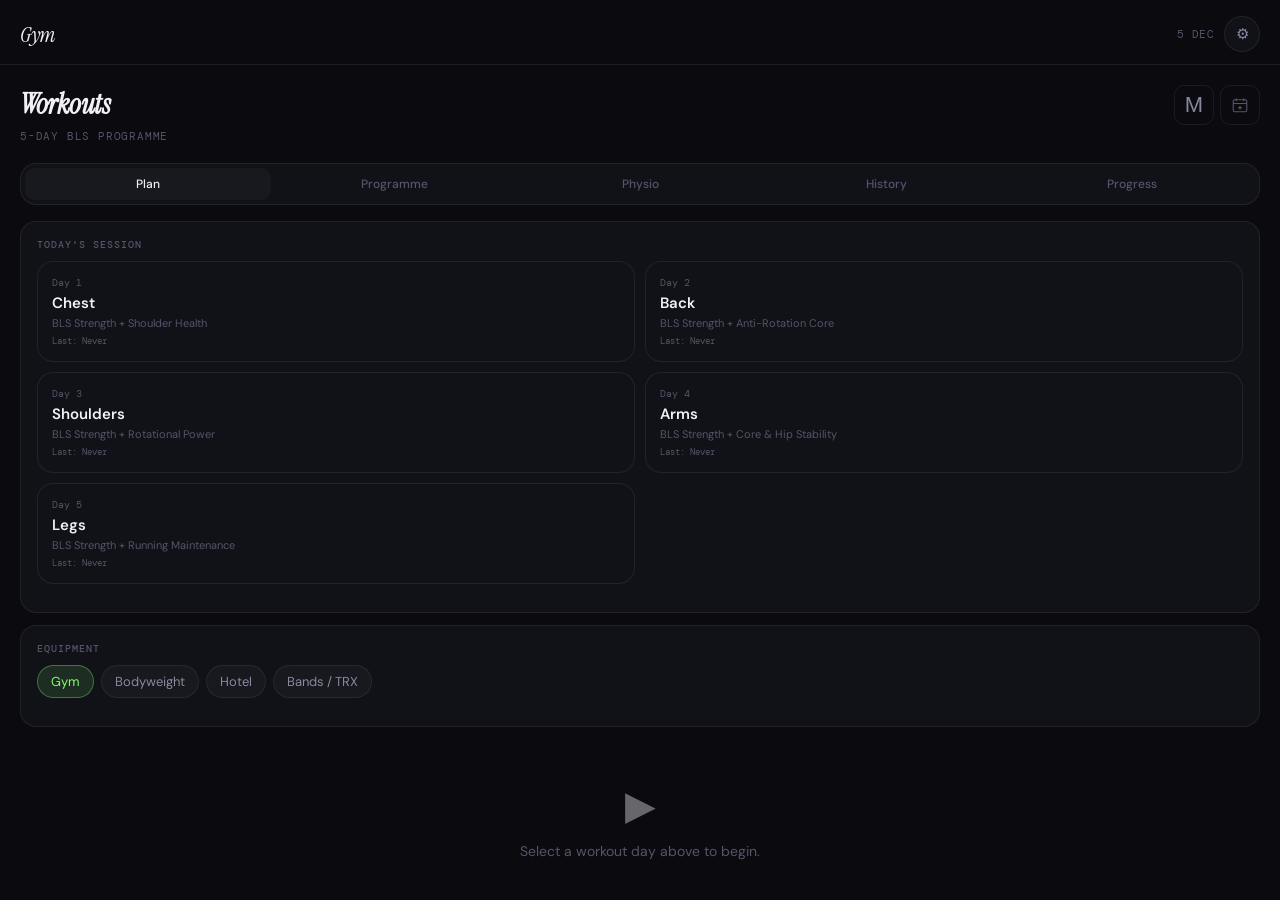
==== commit 97efada1: "Save workout progress after each set and offer resume on Plan" ====
--- a/1-index.html
+++ b/1-index.html
@@ -13,1393 +13,7 @@
 <title>Gym</title>
 <link rel="preconnect" href="https://fonts.googleapis.com">
 <link href="https://fonts.googleapis.com/css2?family=DM+Mono:wght@400;500&family=Instrument+Serif:ital@0;1&family=DM+Sans:wght@300;400;500;600&display=swap" rel="stylesheet">
-<style>
-  :root {
-    --bg: #0a0a0f;
-    --surface: #111118;
-    --surface2: #18181f;
-    --border: rgba(255,255,255,0.07);
-    --border2: rgba(255,255,255,0.12);
-    --text: #f0f0f5;
-    --text2: #8888a0;
-    --text3: #55556a;
-    --accent: #7fff6e;
-    --accent2: #3dffd0;
-    --accent3: #ff6b6b;
-    --accent4: #ffd166;
-    --accent5: #a78bfa;
-    --red: #ff6b6b;
-    --amber: #ffd166;
-    --green: #7fff6e;
-    --blue: #60a5fa;
-    --purple: #a78bfa;
-    --nav-h: 72px;
-    --safe-b: env(safe-area-inset-bottom, 0px);
-    --radius: 16px;
-    --radius-sm: 10px;
-    --font-serif: 'Instrument Serif', Georgia, serif;
-    --font-mono: 'DM Mono', monospace;
-    --font-sans: 'DM Sans', sans-serif;
-  }
-
-  *, *::before, *::after { box-sizing: border-box; margin: 0; padding: 0; }
-
-  html, body {
-    height: 100%;
-    overflow: hidden;
-    background: var(--bg);
-    color: var(--text);
-    font-family: var(--font-sans);
-    -webkit-font-smoothing: antialiased;
-  }
-
-  /* ─── APP SHELL ─── */
-  #app {
-    height: 100%;
-    display: flex;
-    flex-direction: column;
-  }
-
-  /* ─── TOP BAR ─── */
-  .topbar {
-    flex-shrink: 0;
-    padding: 16px 20px 12px;
-    padding-top: calc(16px + env(safe-area-inset-top, 0px));
-    display: flex;
-    align-items: center;
-    justify-content: space-between;
-    border-bottom: 1px solid var(--border);
-    background: var(--bg);
-  }
-  .topbar-title {
-    font-family: var(--font-serif);
-    font-size: 22px;
-    font-style: italic;
-    color: var(--text);
-    letter-spacing: -0.3px;
-  }
-  .topbar-title span { color: var(--accent); font-style: normal; }
-  .topbar-right { display: flex; gap: 10px; align-items: center; }
-  .topbar-date {
-    font-family: var(--font-mono);
-    font-size: 11px;
-    color: var(--text3);
-    text-transform: uppercase;
-    letter-spacing: 0.5px;
-  }
-  .icon-btn {
-    width: 36px; height: 36px;
-    border-radius: 50%;
-    background: var(--surface);
-    border: 1px solid var(--border);
-    display: flex; align-items: center; justify-content: center;
-    cursor: pointer;
-    transition: background 0.15s;
-    color: var(--text2);
-    font-size: 15px;
-  }
-  .icon-btn:hover { background: var(--surface2); color: var(--text); }
-
-  /* ─── SCROLL AREA ─── */
-  .scroll-area {
-    flex: 1;
-    overflow-y: auto;
-    overflow-x: hidden;
-    -webkit-overflow-scrolling: touch;
-    scroll-behavior: smooth;
-  }
-  .scroll-area::-webkit-scrollbar { display: none; }
-
-  .section {
-    display: none;
-    padding: 20px;
-    padding-bottom: calc(var(--nav-h) + var(--safe-b) + 20px);
-    animation: fadeUp 0.2s ease both;
-  }
-  .section.active { display: block; }
-
-  @keyframes fadeUp {
-    from { opacity: 0; transform: translateY(8px); }
-    to   { opacity: 1; transform: translateY(0); }
-  }
-
-  /* ─── BOTTOM NAV ─── */
-  .bottom-nav {
-    flex-shrink: 0;
-    position: fixed;
-    bottom: 0; left: 0; right: 0;
-    height: calc(var(--nav-h) + var(--safe-b));
-    padding-bottom: var(--safe-b);
-    background: rgba(10,10,15,0.92);
-    backdrop-filter: blur(20px);
-    -webkit-backdrop-filter: blur(20px);
-    border-top: 1px solid var(--border);
-    display: flex;
-    align-items: flex-start;
-    justify-content: space-around;
-    padding-top: 8px;
-    z-index: 100;
-  }
-  .nav-item {
-    display: flex;
-    flex-direction: column;
-    align-items: center;
-    gap: 4px;
-    cursor: pointer;
-    padding: 4px 8px;
-    border-radius: 10px;
-    transition: all 0.15s;
-    min-width: 48px;
-    opacity: 0.45;
-  }
-  .nav-item.active { opacity: 1; }
-  .nav-item .nav-icon { font-size: 20px; line-height: 1; }
-  .nav-item .nav-label {
-    font-size: 10px;
-    font-weight: 500;
-    letter-spacing: 0.2px;
-    color: var(--text2);
-    white-space: nowrap;
-  }
-  .nav-item.active .nav-label { color: var(--accent); }
-  .nav-item.active .nav-icon { filter: drop-shadow(0 0 6px var(--accent)); }
-
-  /* ─── SHARED COMPONENTS ─── */
-  .section-head {
-    margin-bottom: 20px;
-  }
-  .section-head h2 {
-    font-family: var(--font-serif);
-    font-size: 28px;
-    font-style: italic;
-    letter-spacing: -0.5px;
-    line-height: 1.1;
-  }
-  .section-head .sub {
-    font-family: var(--font-mono);
-    font-size: 11px;
-    color: var(--text3);
-    text-transform: uppercase;
-    letter-spacing: 0.8px;
-    margin-top: 4px;
-  }
-
-  .card {
-    background: var(--surface);
-    border: 1px solid var(--border);
-    border-radius: var(--radius);
-    padding: 16px;
-    margin-bottom: 12px;
-  }
-  .card-title {
-    font-family: var(--font-mono);
-    font-size: 10px;
-    font-weight: 500;
-    text-transform: uppercase;
-    letter-spacing: 1px;
-    color: var(--text3);
-    margin-bottom: 10px;
-  }
-
-  /* ─── METRIC GRID ─── */
-  .metric-grid {
-    display: grid;
-    grid-template-columns: 1fr 1fr;
-    gap: 10px;
-    margin-bottom: 12px;
-  }
-  .metric-card {
-    background: var(--surface);
-    border: 1px solid var(--border);
-    border-radius: var(--radius);
-    padding: 14px;
-  }
-  .metric-label {
-    font-family: var(--font-mono);
-    font-size: 10px;
-    text-transform: uppercase;
-    letter-spacing: 0.8px;
-    color: var(--text3);
-    margin-bottom: 6px;
-  }
-  .metric-val {
-    font-family: var(--font-mono);
-    font-size: 26px;
-    font-weight: 500;
-    color: var(--text);
-    line-height: 1;
-  }
-  .metric-val .unit { font-size: 13px; color: var(--text2); }
-  .metric-sub {
-    font-size: 11px;
-    color: var(--text3);
-    margin-top: 4px;
-  }
-  .metric-dot {
-    display: inline-block;
-    width: 6px; height: 6px;
-    border-radius: 50%;
-    margin-right: 4px;
-  }
-
-  /* ─── PROGRESS BARS ─── */
-  .progress-wrap { margin-bottom: 12px; }
-  .progress-row {
-    display: flex;
-    justify-content: space-between;
-    align-items: center;
-    margin-bottom: 6px;
-  }
-  .progress-label { font-size: 13px; color: var(--text2); }
-  .progress-nums {
-    font-family: var(--font-mono);
-    font-size: 12px;
-    color: var(--text2);
-  }
-  .progress-nums .current { color: var(--text); font-weight: 500; }
-  .progress-track {
-    height: 6px;
-    background: var(--surface2);
-    border-radius: 99px;
-    overflow: hidden;
-    margin-bottom: 10px;
-  }
-  .progress-fill {
-    height: 100%;
-    border-radius: 99px;
-    transition: width 0.4s ease;
-  }
-  .progress-fill.green { background: var(--green); box-shadow: 0 0 8px rgba(127,255,110,0.3); }
-  .progress-fill.amber { background: var(--amber); box-shadow: 0 0 8px rgba(255,209,102,0.3); }
-  .progress-fill.red   { background: var(--red);   box-shadow: 0 0 8px rgba(255,107,107,0.3); }
-  .progress-fill.blue  { background: var(--blue);  }
-  .progress-fill.purple { background: var(--purple); }
-
-  /* ─── AI BRIEFING ─── */
-  .ai-card {
-    background: linear-gradient(135deg, #0f1a0f 0%, #0a0f1a 100%);
-    border: 1px solid rgba(127,255,110,0.15);
-    border-radius: var(--radius);
-    padding: 16px;
-    margin-bottom: 12px;
-    position: relative;
-    overflow: hidden;
-  }
-  .ai-card::before {
-    content: '';
-    position: absolute;
-    top: -30px; right: -30px;
-    width: 100px; height: 100px;
-    background: radial-gradient(circle, rgba(127,255,110,0.08) 0%, transparent 70%);
-    pointer-events: none;
-  }
-  .ai-card-header {
-    display: flex;
-    align-items: center;
-    gap: 8px;
-    margin-bottom: 10px;
-  }
-  .ai-badge {
-    font-family: var(--font-mono);
-    font-size: 9px;
-    text-transform: uppercase;
-    letter-spacing: 1px;
-    color: var(--accent);
-    background: rgba(127,255,110,0.1);
-    border: 1px solid rgba(127,255,110,0.2);
-    border-radius: 4px;
-    padding: 2px 6px;
-  }
-  .ai-time {
-    font-family: var(--font-mono);
-    font-size: 10px;
-    color: var(--text3);
-    margin-left: auto;
-  }
-  .ai-text {
-    font-size: 14px;
-    line-height: 1.6;
-    color: var(--text2);
-  }
-  .ai-text p { margin-bottom: 8px; }
-  .ai-text p:last-child { margin-bottom: 0; }
-  .ai-text strong { color: var(--text); }
-  .ai-actions {
-    display: flex;
-    gap: 8px;
-    margin-top: 12px;
-  }
-  .ai-btn {
-    flex: 1;
-    padding: 9px;
-    border-radius: 8px;
-    border: 1px solid var(--border2);
-    background: var(--surface2);
-    color: var(--text2);
-    font-family: var(--font-sans);
-    font-size: 12px;
-    font-weight: 500;
-    cursor: pointer;
-    display: flex;
-    align-items: center;
-    justify-content: center;
-    gap: 5px;
-    transition: all 0.15s;
-  }
-  .ai-btn:hover { background: var(--surface); color: var(--text); }
-  .ai-btn.primary {
-    background: rgba(127,255,110,0.12);
-    border-color: rgba(127,255,110,0.25);
-    color: var(--accent);
-  }
-  .ai-btn.primary:hover { background: rgba(127,255,110,0.2); }
-
-  /* ─── GOAL RINGS ─── */
-  .rings-row {
-    display: flex;
-    gap: 10px;
-    margin-bottom: 12px;
-  }
-  .ring-card {
-    flex: 1;
-    background: var(--surface);
-    border: 1px solid var(--border);
-    border-radius: var(--radius);
-    padding: 14px 10px;
-    display: flex;
-    flex-direction: column;
-    align-items: center;
-    gap: 8px;
-  }
-  .ring-wrap {
-    position: relative;
-    width: 64px; height: 64px;
-  }
-  .ring-wrap svg { transform: rotate(-90deg); }
-  .ring-center {
-    position: absolute;
-    inset: 0;
-    display: flex;
-    flex-direction: column;
-    align-items: center;
-    justify-content: center;
-  }
-  .ring-pct {
-    font-family: var(--font-mono);
-    font-size: 14px;
-    font-weight: 500;
-    color: var(--text);
-    line-height: 1;
-  }
-  .ring-label {
-    font-family: var(--font-mono);
-    font-size: 9px;
-    text-transform: uppercase;
-    letter-spacing: 0.5px;
-    color: var(--text3);
-    text-align: center;
-  }
-
-  /* ─── FORM ELEMENTS ─── */
-  .form-section { margin-bottom: 20px; }
-  .form-section-title {
-    font-family: var(--font-mono);
-    font-size: 10px;
-    font-weight: 500;
-    text-transform: uppercase;
-    letter-spacing: 1px;
-    color: var(--text3);
-    margin-bottom: 12px;
-    padding-bottom: 8px;
-    border-bottom: 1px solid var(--border);
-  }
-  .form-row {
-    display: flex;
-    gap: 10px;
-    margin-bottom: 10px;
-    align-items: center;
-  }
-  .form-group {
-    flex: 1;
-    display: flex;
-    flex-direction: column;
-    gap: 5px;
-  }
-  .form-label {
-    font-size: 12px;
-    color: var(--text2);
-    font-weight: 500;
-  }
-  .form-input, .form-select, .form-textarea {
-    width: 100%;
-    background: var(--surface2);
-    border: 1px solid var(--border);
-    border-radius: var(--radius-sm);
-    padding: 11px 13px;
-    color: var(--text);
-    font-family: var(--font-sans);
-    font-size: 15px;
-    -webkit-appearance: none;
-    appearance: none;
-    transition: border-color 0.15s;
-    outline: none;
-  }
-  .form-input:focus, .form-select:focus, .form-textarea:focus {
-    border-color: var(--border2);
-  }
-  .form-textarea {
-    min-height: 80px;
-    resize: vertical;
-    line-height: 1.5;
-  }
-
-  /* ─── SLIDER (1-5) ─── */
-  .slider-group { flex: 1; }
-  .slider-row {
-    display: flex;
-    align-items: center;
-    gap: 10px;
-    margin-bottom: 10px;
-  }
-  .slider-label { flex: 0 0 140px; font-size: 13px; color: var(--text2); }
-  .slider-wrap { flex: 1; position: relative; }
-  input[type=range] {
-    -webkit-appearance: none;
-    appearance: none;
-    width: 100%;
-    height: 4px;
-    background: var(--surface2);
-    border-radius: 99px;
-    outline: none;
-  }
-  input[type=range]::-webkit-slider-thumb {
-    -webkit-appearance: none;
-    width: 20px; height: 20px;
-    border-radius: 50%;
-    background: var(--text);
-    border: 3px solid var(--bg);
-    box-shadow: 0 0 0 1px var(--border2);
-    cursor: pointer;
-  }
-  .slider-val {
-    font-family: var(--font-mono);
-    font-size: 14px;
-    font-weight: 500;
-    color: var(--text);
-    width: 20px;
-    text-align: center;
-  }
-
-  /* ─── CHECKBOXES ─── */
-  .checkbox-list { display: flex; flex-direction: column; gap: 6px; }
-  .checkbox-item {
-    display: flex;
-    align-items: center;
-    gap: 10px;
-    padding: 10px 12px;
-    background: var(--surface2);
-    border: 1px solid var(--border);
-    border-radius: var(--radius-sm);
-    cursor: pointer;
-    transition: border-color 0.15s;
-  }
-  .checkbox-item.checked { border-color: rgba(127,255,110,0.25); }
-  .checkbox-box {
-    width: 20px; height: 20px;
-    border-radius: 5px;
-    border: 1.5px solid var(--border2);
-    display: flex; align-items: center; justify-content: center;
-    flex-shrink: 0;
-    transition: all 0.15s;
-  }
-  .checkbox-item.checked .checkbox-box {
-    background: var(--accent);
-    border-color: var(--accent);
-  }
-  .checkbox-text { font-size: 14px; color: var(--text); }
-  .checkbox-sub { font-size: 11px; color: var(--text3); }
-
-  /* ─── TOGGLE CHIPS ─── */
-  .chip-wrap {
-    display: flex;
-    flex-wrap: wrap;
-    gap: 7px;
-    margin-bottom: 12px;
-  }
-  .chip {
-    padding: 7px 13px;
-    border-radius: 99px;
-    border: 1px solid var(--border);
-    background: var(--surface2);
-    color: var(--text2);
-    font-size: 13px;
-    cursor: pointer;
-    transition: all 0.15s;
-  }
-  .chip.selected {
-    background: rgba(127,255,110,0.12);
-    border-color: rgba(127,255,110,0.35);
-    color: var(--accent);
-  }
-
-  /* ─── BUTTONS ─── */
-  .btn {
-    width: 100%;
-    padding: 14px;
-    border-radius: var(--radius);
-    border: none;
-    cursor: pointer;
-    font-family: var(--font-sans);
-    font-size: 15px;
-    font-weight: 600;
-    transition: all 0.15s;
-    display: flex;
-    align-items: center;
-    justify-content: center;
-    gap: 6px;
-  }
-  .btn-primary {
-    background: var(--accent);
-    color: #000;
-  }
-  .btn-primary:hover { opacity: 0.9; }
-  .btn-primary:active { transform: scale(0.98); }
-  .btn-secondary {
-    background: var(--surface2);
-    color: var(--text);
-    border: 1px solid var(--border);
-  }
-  .btn-sm {
-    width: auto;
-    padding: 9px 16px;
-    font-size: 13px;
-    border-radius: 10px;
-  }
-
-  /* ─── SETTINGS / SETTINGS PANEL ─── */
-  .settings-overlay {
-    display: none;
-    position: fixed;
-    inset: 0;
-    z-index: 200;
-    background: rgba(0,0,0,0.6);
-    backdrop-filter: blur(4px);
-  }
-  .settings-overlay.open { display: block; }
-  .settings-panel {
-    position: absolute;
-    right: 0; top: 0; bottom: 0;
-    width: min(380px, 100vw);
-    background: var(--surface);
-    border-left: 1px solid var(--border);
-    overflow-y: auto;
-    padding: 20px;
-    padding-top: calc(20px + env(safe-area-inset-top, 0px));
-  }
-  .settings-close {
-    position: absolute;
-    top: 16px; right: 16px;
-    width: 32px; height: 32px;
-    border-radius: 50%;
-    background: var(--surface2);
-    border: 1px solid var(--border);
-    display: flex; align-items: center; justify-content: center;
-    cursor: pointer;
-    font-size: 16px;
-    color: var(--text2);
-  }
-  .settings-title {
-    font-family: var(--font-serif);
-    font-size: 22px;
-    font-style: italic;
-    margin-bottom: 20px;
-  }
-  .settings-group { margin-bottom: 24px; }
-  .settings-group-title {
-    font-family: var(--font-mono);
-    font-size: 10px;
-    text-transform: uppercase;
-    letter-spacing: 1px;
-    color: var(--text3);
-    margin-bottom: 12px;
-    padding-bottom: 8px;
-    border-bottom: 1px solid var(--border);
-  }
-  .settings-row {
-    display: flex;
-    justify-content: space-between;
-    align-items: center;
-    padding: 10px 0;
-    border-bottom: 1px solid var(--border);
-  }
-  .settings-row:last-child { border-bottom: none; }
-  .settings-row-label { font-size: 14px; color: var(--text2); }
-  .settings-row-val {
-    font-family: var(--font-mono);
-    font-size: 13px;
-    color: var(--text);
-  }
-  .settings-input-inline {
-    background: var(--surface2);
-    border: 1px solid var(--border);
-    border-radius: 8px;
-    padding: 6px 10px;
-    color: var(--text);
-    font-family: var(--font-mono);
-    font-size: 13px;
-    width: 120px;
-    text-align: right;
-    outline: none;
-  }
-  .settings-input-inline:focus { border-color: var(--border2); }
-  .settings-input-wide {
-    width: 100%;
-    margin-top: 6px;
-    background: var(--surface2);
-    border: 1px solid var(--border);
-    border-radius: 8px;
-    padding: 8px 10px;
-    color: var(--text);
-    font-family: var(--font-mono);
-    font-size: 12px;
-    outline: none;
-    word-break: break-all;
-  }
-  .settings-input-wide:focus { border-color: var(--border2); }
-  .settings-status {
-    font-size: 12px;
-    color: var(--text3);
-    margin-top: 6px;
-  }
-  .settings-status.ok { color: var(--green); }
-  .settings-status.err { color: var(--red); }
-
-  /* ─── SYNC STATUS BAR ─── */
-  .sync-bar {
-    display: flex;
-    align-items: center;
-    gap: 6px;
-    padding: 6px 12px;
-    margin-bottom: 16px;
-    background: var(--surface);
-    border: 1px solid var(--border);
-    border-radius: var(--radius-sm);
-  }
-  .sync-dot {
-    width: 7px; height: 7px;
-    border-radius: 50%;
-    background: var(--text3);
-  }
-  .sync-dot.synced { background: var(--green); box-shadow: 0 0 6px rgba(127,255,110,0.4); }
-  .sync-dot.syncing { background: var(--amber); animation: pulse 1s infinite; }
-  .sync-dot.error { background: var(--red); }
-  @keyframes pulse { 0%,100% { opacity:1; } 50% { opacity:0.4; } }
-  .sync-text { font-size: 12px; color: var(--text3); }
-  .sync-btn {
-    margin-left: auto;
-    font-size: 11px;
-    color: var(--text3);
-    background: none;
-    border: none;
-    cursor: pointer;
-    padding: 2px 6px;
-    border-radius: 4px;
-    font-family: var(--font-mono);
-    transition: color 0.15s;
-  }
-  .sync-btn:hover { color: var(--text); }
-
-  /* ─── TOAST ─── */
-  .toast {
-    position: fixed;
-    bottom: calc(var(--nav-h) + var(--safe-b) + 16px);
-    left: 50%;
-    transform: translateX(-50%) translateY(20px);
-    background: var(--text);
-    color: var(--bg);
-    font-size: 13px;
-    font-weight: 600;
-    padding: 10px 18px;
-    border-radius: 99px;
-    opacity: 0;
-    transition: all 0.25s;
-    pointer-events: none;
-    white-space: nowrap;
-    z-index: 300;
-  }
-  .toast.show {
-    opacity: 1;
-    transform: translateX(-50%) translateY(0);
-  }
-
-  /* ─── LOADING SPINNER ─── */
-  .spinner {
-    width: 20px; height: 20px;
-    border: 2px solid var(--border);
-    border-top-color: var(--accent);
-    border-radius: 50%;
-    animation: spin 0.7s linear infinite;
-  }
-  @keyframes spin { to { transform: rotate(360deg); } }
-
-  /* ─── EMPTY STATE ─── */
-  .empty {
-    display: flex;
-    flex-direction: column;
-    align-items: center;
-    justify-content: center;
-    padding: 40px 20px;
-    text-align: center;
-    gap: 10px;
-  }
-  .empty-icon { font-size: 40px; opacity: 0.4; }
-  .empty-text { font-size: 14px; color: var(--text3); line-height: 1.5; }
-
-  /* ─── WORKOUTS SECTION ─── */
-  .workout-day-grid {
-    display: grid;
-    grid-template-columns: 1fr 1fr;
-    gap: 10px;
-    margin-bottom: 12px;
-  }
-  .workout-day-card {
-    background: var(--surface);
-    border: 1px solid var(--border);
-    border-radius: var(--radius);
-    padding: 14px;
-    cursor: pointer;
-    transition: all 0.15s;
-  }
-  .workout-day-card:hover { border-color: var(--border2); }
-  .workout-day-card.selected {
-    background: rgba(127,255,110,0.07);
-    border-color: rgba(127,255,110,0.3);
-  }
-  .workout-day-num {
-    font-family: var(--font-mono);
-    font-size: 10px;
-    color: var(--text3);
-    margin-bottom: 4px;
-  }
-  .workout-day-name {
-    font-size: 15px;
-    font-weight: 600;
-    color: var(--text);
-  }
-  .workout-day-sub {
-    font-size: 11px;
-    color: var(--text3);
-    margin-top: 3px;
-  }
-
-  /* ─── HISTORY / CHART ─── */
-  .mini-chart {
-    height: 48px;
-    display: flex;
-    align-items: flex-end;
-    gap: 3px;
-    padding-top: 4px;
-  }
-  .chart-bar {
-    flex: 1;
-    border-radius: 3px 3px 0 0;
-    background: var(--surface2);
-    position: relative;
-    cursor: pointer;
-    transition: opacity 0.15s;
-  }
-  .chart-bar:hover { opacity: 0.8; }
-  .chart-bar.filled { background: var(--accent); opacity: 0.6; }
-  .chart-bar.today { background: var(--accent); opacity: 1; box-shadow: 0 0 8px rgba(127,255,110,0.4); }
-
-  /* ─── GOALS SECTION ─── */
-  .goal-row {
-    display: flex;
-    align-items: center;
-    gap: 12px;
-    padding: 14px;
-    background: var(--surface);
-    border: 1px solid var(--border);
-    border-radius: var(--radius);
-    margin-bottom: 10px;
-  }
-  .goal-icon { font-size: 22px; flex-shrink: 0; }
-  .goal-info { flex: 1; min-width: 0; }
-  .goal-title { font-size: 14px; font-weight: 500; color: var(--text); }
-  .goal-detail { font-size: 12px; color: var(--text3); margin-top: 2px; white-space: normal; word-break: break-word; }
-  .goal-val {
-    font-family: var(--font-mono);
-    font-size: 15px;
-    font-weight: 500;
-    color: var(--text);
-    text-align: right;
-    flex-shrink: 0;
-    min-width: 80px;
-  }
-  .goal-target { font-size: 11px; color: var(--text3); }
-
-  /* ─── DIVIDER ─── */
-  .divider { height: 1px; background: var(--border); margin: 16px 0; }
-
-  /* ─── AUTOFILL BADGE ─── */
-  .autofill-badge {
-    font-family: var(--font-mono);
-    font-size: 9px;
-    text-transform: uppercase;
-    letter-spacing: 0.5px;
-    padding: 2px 6px;
-    border-radius: 4px;
-    background: rgba(127,255,110,0.1);
-    border: 1px solid rgba(127,255,110,0.25);
-    color: var(--accent);
-    white-space: nowrap;
-  }
-  .autofill-badge.fitbit { background: rgba(0,184,212,0.1); border-color: rgba(0,184,212,0.25); color: #00b8d4; }
-  .autofill-badge.hume   { background: rgba(167,139,250,0.1); border-color: rgba(167,139,250,0.25); color: var(--purple); }
-  .form-input.autofilled { border-color: rgba(127,255,110,0.3); background: rgba(127,255,110,0.04); }
-
-  /* ─── JOURNAL TABS ─── */
-  .tab-bar {
-    display: flex;
-    gap: 0;
-    background: var(--surface);
-    border: 1px solid var(--border);
-    border-radius: var(--radius);
-    padding: 4px;
-    margin-bottom: 20px;
-  }
-  .tab-btn {
-    flex: 1;
-    padding: 9px;
-    border-radius: 10px;
-    border: none;
-    background: none;
-    color: var(--text3);
-    font-family: var(--font-sans);
-    font-size: 13px;
-    font-weight: 500;
-    cursor: pointer;
-    transition: all 0.15s;
-  }
-  .tab-btn.active {
-    background: var(--surface2);
-    color: var(--text);
-  }
-
-  /* ─── FOOD SECTION ─── */
-  .search-bar {
-    display: flex;
-    gap: 8px;
-    margin-bottom: 12px;
-  }
-  .search-input {
-    flex: 1;
-    background: var(--surface);
-    border: 1px solid var(--border);
-    border-radius: var(--radius);
-    padding: 12px 16px;
-    color: var(--text);
-    font-family: var(--font-sans);
-    font-size: 15px;
-    outline: none;
-    transition: border-color 0.15s;
-  }
-  .search-input::placeholder { color: var(--text3); }
-  .search-input:focus { border-color: var(--border2); }
-  .search-submit {
-    background: var(--surface);
-    border: 1px solid var(--border);
-    border-radius: var(--radius);
-    padding: 0 16px;
-    color: var(--text2);
-    font-size: 18px;
-    cursor: pointer;
-    transition: all 0.15s;
-  }
-  .search-submit:hover { background: var(--surface2); color: var(--text); }
-
-  .food-result {
-    display: flex;
-    align-items: center;
-    gap: 12px;
-    padding: 12px 14px;
-    background: var(--surface);
-    border: 1px solid var(--border);
-    border-radius: var(--radius-sm);
-    margin-bottom: 6px;
-    cursor: pointer;
-    transition: border-color 0.15s;
-  }
-  .food-result:hover { border-color: var(--border2); }
-  .food-result-info { flex: 1 }
-  .food-result-name { font-size: 14px; color: var(--text); }
-  .food-result-detail { font-size: 12px; color: var(--text3); }
-  .food-result-kcal {
-    font-family: var(--font-mono);
-    font-size: 13px;
-    color: var(--text2);
-    white-space: nowrap;
-  }
-  .food-add-btn {
-    width: 28px; height: 28px;
-    border-radius: 50%;
-    background: var(--surface2);
-    border: 1px solid var(--border);
-    display: flex; align-items: center; justify-content: center;
-    font-size: 16px;
-    color: var(--accent);
-    cursor: pointer;
-    flex-shrink: 0;
-  }
-
-  .meal-section { margin-bottom: 16px; }
-  .meal-header {
-    display: flex;
-    justify-content: space-between;
-    align-items: center;
-    margin-bottom: 8px;
-  }
-  .meal-title { font-size: 13px; font-weight: 600; color: var(--text2); }
-  .meal-cals {
-    font-family: var(--font-mono);
-    font-size: 12px;
-    color: var(--text3);
-  }
-  .meal-item {
-    display: flex;
-    align-items: center;
-    gap: 10px;
-    padding: 9px 12px;
-    background: var(--surface);
-    border: 1px solid var(--border);
-    border-radius: var(--radius-sm);
-    margin-bottom: 4px;
-  }
-  .meal-item-name { flex: 1; font-size: 13px; color: var(--text); }
-  .meal-item-detail { font-size: 12px; color: var(--text3); }
-  .meal-item-kcal { font-family: var(--font-mono); font-size: 12px; color: var(--text2); }
-  .meal-item-del {
-    font-size: 14px;
-    color: var(--text3);
-    cursor: pointer;
-    padding: 2px;
-  }
-  .meal-add-row {
-    display: flex;
-    align-items: center;
-    gap: 6px;
-    padding: 7px 10px;
-    cursor: pointer;
-    color: var(--text3);
-    font-size: 13px;
-    transition: color 0.15s;
-  }
-  .meal-add-row:hover { color: var(--accent); }
-
-  /* ─── ACTIVE WORKOUT ─── */
-  /* ─── NUMPAD ─── */
-  .numpad-btn {
-    background: var(--surface2);
-    border: 1px solid var(--border);
-    border-radius: 10px;
-    color: var(--text);
-    font-family: var(--font-mono);
-    font-size: 18px;
-    font-weight: 500;
-    padding: 14px 0;
-    cursor: pointer;
-    transition: background 0.1s;
-    -webkit-tap-highlight-color: transparent;
-    user-select: none;
-  }
-  .numpad-btn:active { background: var(--border2, #2a2a38); transform: scale(0.95); }
-  .numpad-op  { color: var(--accent); font-size: 20px; font-weight: 700; }
-  .numpad-del { color: var(--text2); }
-
-  .aw-exercise-card {
-    background: var(--surface);
-    border: 1px solid var(--border);
-    border-radius: var(--radius);
-    margin-bottom: 12px;
-    overflow: hidden;
-    transition: border-color 0.2s;
-  }
-  .aw-exercise-card.active-ex { border-color: rgba(127,255,110,0.35); }
-  .aw-exercise-header {
-    display: flex;
-    align-items: center;
-    gap: 12px;
-    padding: 14px 16px;
-  }
-  .aw-ex-num {
-    font-family: var(--font-mono);
-    font-size: 11px;
-    color: var(--text3);
-    width: 20px;
-    flex-shrink: 0;
-  }
-  .aw-ex-name { flex: 1; font-size: 15px; font-weight: 600; color: var(--text); }
-  .aw-ex-done {
-    font-family: var(--font-mono);
-    font-size: 12px;
-    color: var(--text3);
-  }
-  .aw-sets {
-    padding: 0 16px 14px;
-    display: flex;
-    flex-direction: column;
-    gap: 6px;
-  }
-  .aw-set-row {
-    display: flex;
-    align-items: center;
-    gap: 10px;
-    padding: 10px 12px;
-    border-radius: var(--radius-sm);
-    background: var(--surface2);
-    border: 1px solid var(--border);
-    cursor: pointer;
-    transition: all 0.15s;
-  }
-  .aw-set-row:hover { border-color: var(--border2); }
-  .aw-set-row.logged {
-    background: rgba(127,255,110,0.06);
-    border-color: rgba(127,255,110,0.2);
-  }
-  .aw-set-row.warmup-logged {
-    background: rgba(255,209,102,0.06);
-    border-color: rgba(255,209,102,0.2);
-  }
-  .aw-set-num {
-    font-family: var(--font-mono);
-    font-size: 11px;
-    color: var(--text3);
-    width: 16px;
-    flex-shrink: 0;
-  }
-  .aw-set-badge {
-    font-family: var(--font-mono);
-    font-size: 9px;
-    text-transform: uppercase;
-    letter-spacing: 0.5px;
-    padding: 2px 5px;
-    border-radius: 4px;
-    flex-shrink: 0;
-  }
-  .aw-set-badge.working { background: rgba(127,255,110,0.12); color: var(--accent); }
-  .aw-set-badge.warmup  { background: rgba(255,209,102,0.12); color: var(--amber); }
-  .aw-set-result {
-    flex: 1;
-    font-family: var(--font-mono);
-    font-size: 14px;
-    color: var(--text);
-  }
-  .aw-set-check {
-    font-size: 16px;
-    flex-shrink: 0;
-  }
-  .aw-add-set {
-    display: flex;
-    align-items: center;
-    gap: 6px;
-    padding: 8px 12px;
-    color: var(--text3);
-    font-size: 13px;
-    cursor: pointer;
-    border-radius: var(--radius-sm);
-    transition: color 0.15s;
-    margin: 0 16px 14px;
-  }
-  .aw-add-set:hover { color: var(--accent); }
-
-  /* ─── WORKOUT HISTORY ─── */
-  .workout-hist-card {
-    background: var(--surface);
-    border: 1px solid var(--border);
-    border-radius: var(--radius);
-    padding: 14px 16px;
-    margin-bottom: 10px;
-    cursor: pointer;
-    transition: border-color 0.15s;
-    display: flex;
-    align-items: center;
-    gap: 14px;
-  }
-  .workout-hist-card:hover { border-color: var(--border2); }
-  .workout-hist-icon {
-    width: 42px; height: 42px;
-    border-radius: 12px;
-    background: rgba(127,255,110,0.08);
-    border: 1px solid rgba(127,255,110,0.15);
-    display: flex; align-items: center; justify-content: center;
-    font-size: 20px;
-    flex-shrink: 0;
-  }
-  .workout-hist-info { flex: 1; min-width: 0; }
-  .workout-hist-name { font-size: 15px; font-weight: 600; color: var(--text); }
-  .workout-hist-meta { font-size: 12px; color: var(--text3); margin-top: 3px; }
-  .workout-hist-stats {
-    text-align: right;
-    flex-shrink: 0;
-  }
-  .workout-hist-sets {
-    font-family: var(--font-mono);
-    font-size: 14px;
-    color: var(--text);
-  }
-  .workout-hist-dur {
-    font-size: 11px;
-    color: var(--text3);
-    margin-top: 2px;
-  }
-
-  /* ─── PROGRESS CHART (canvas-free bar chart) ─── */
-  .prog-chart-wrap { overflow-x: auto; padding-bottom: 4px; }
-  .prog-chart {
-    display: flex;
-    align-items: flex-end;
-    gap: 8px;
-    height: 100px;
-    min-width: 300px;
-    padding-top: 8px;
-  }
-  .prog-bar-col {
-    display: flex;
-    flex-direction: column;
-    align-items: center;
-    gap: 4px;
-    flex: 1;
-    min-width: 32px;
-  }
-  .prog-bar {
-    width: 100%;
-    border-radius: 4px 4px 0 0;
-    background: rgba(127,255,110,0.5);
-    transition: height 0.4s ease;
-    cursor: pointer;
-    position: relative;
-  }
-  .prog-bar.best { background: var(--accent); box-shadow: 0 0 8px rgba(127,255,110,0.4); }
-  .prog-bar-label {
-    font-family: var(--font-mono);
-    font-size: 9px;
-    color: var(--text3);
-    text-align: center;
-    white-space: nowrap;
-  }
-  .prog-bar-val {
-    font-family: var(--font-mono);
-    font-size: 9px;
-    color: var(--text2);
-    text-align: center;
-  }
-
-  /* ─── FOOD SECTION TABS ─── */
-  .food-tabs {
-    display: flex;
-    gap: 0;
-    background: var(--surface);
-    border: 1px solid var(--border);
-    border-radius: var(--radius);
-    padding: 4px;
-    margin-bottom: 16px;
-  }
-  .food-tab {
-    flex: 1;
-    padding: 8px 4px;
-    border-radius: 10px;
-    border: none;
-    background: none;
-    color: var(--text3);
-    font-family: var(--font-sans);
-    font-size: 12px;
-    font-weight: 500;
-    cursor: pointer;
-    transition: all 0.15s;
-    white-space: nowrap;
-  }
-  .food-tab.active { background: var(--surface2); color: var(--text); }
-
-  /* ─── QUICK ADD ─── */
-  .quick-add-section { margin-bottom: 14px; }
-  .quick-add-label {
-    font-family: var(--font-mono);
-    font-size: 10px;
-    text-transform: uppercase;
-    letter-spacing: 0.8px;
-    color: var(--text3);
-    margin-bottom: 8px;
-    display: flex;
-    align-items: center;
-    justify-content: space-between;
-  }
-  .quick-add-scroll {
-    display: flex;
-    gap: 7px;
-    overflow-x: auto;
-    padding-bottom: 4px;
-    -webkit-overflow-scrolling: touch;
-  }
-  .quick-add-scroll::-webkit-scrollbar { display: none; }
-  .quick-chip {
-    flex-shrink: 0;
-    display: flex;
-    flex-direction: column;
-    align-items: center;
-    gap: 3px;
-    padding: 9px 12px;
-    background: var(--surface);
-    border: 1px solid var(--border);
-    border-radius: var(--radius);
-    cursor: pointer;
-    transition: border-color 0.15s;
-    max-width: 110px;
-  }
-  .quick-chip:hover { border-color: var(--border2); }
-  .quick-chip.fav { border-color: rgba(255,209,102,0.3); }
-  .quick-chip-name {
-    font-size: 12px;
-    color: var(--text);
-    text-align: center;
-    white-space: nowrap;
-    overflow: hidden;
-    text-overflow: ellipsis;
-    max-width: 90px;
-  }
-  .quick-chip-cal { font-family: var(--font-mono); font-size: 10px; color: var(--text3); }
-
-  /* ─── SAVED MEALS ─── */
-  .saved-meal-card {
-    background: var(--surface);
-    border: 1px solid var(--border);
-    border-radius: var(--radius);
-    margin-bottom: 10px;
-    overflow: hidden;
-  }
-  .saved-meal-header {
-    display: flex;
-    align-items: center;
-    gap: 12px;
-    padding: 14px 16px;
-    cursor: pointer;
-  }
-  .saved-meal-icon { font-size: 20px; flex-shrink: 0; }
-  .saved-meal-info { flex: 1; min-width: 0; }
-  .saved-meal-name { font-size: 15px; font-weight: 600; color: var(--text); }
-  .saved-meal-meta { font-size: 12px; color: var(--text3); margin-top: 2px; }
-  .saved-meal-kcal { font-family: var(--font-mono); font-size: 14px; color: var(--text2); flex-shrink: 0; }
-  .saved-meal-actions { display: flex; border-top: 1px solid var(--border); }
-  .saved-meal-btn {
-    flex: 1;
-    padding: 10px;
-    border: none;
-    background: none;
-    color: var(--text3);
-    font-family: var(--font-sans);
-    font-size: 12px;
-    font-weight: 500;
-    cursor: pointer;
-    transition: all 0.15s;
-    display: flex;
-    align-items: center;
-    justify-content: center;
-    gap: 4px;
-  }
-  .saved-meal-btn:hover { color: var(--text); background: var(--surface2); }
-  .saved-meal-btn.log { color: var(--accent); }
-  .saved-meal-btn.log:hover { background: rgba(127,255,110,0.08); }
-  .saved-meal-btn + .saved-meal-btn { border-left: 1px solid var(--border); }
-  .saved-meal-items { display: none; padding: 0 16px 12px; border-top: 1px solid var(--border); }
-  .saved-meal-items.open { display: block; }
-  .saved-meal-item-row {
-    display: flex;
-    justify-content: space-between;
-    align-items: center;
-    padding: 6px 0;
-    font-size: 13px;
-    color: var(--text2);
-    border-bottom: 1px solid var(--border);
-  }
-  .saved-meal-item-row:last-child { border-bottom: none; }
-
-  /* ─── CUSTOM FOODS ─── */
-  .custom-food-card {
-    display: flex;
-    align-items: center;
-    gap: 12px;
-    padding: 12px 14px;
-    background: var(--surface);
-    border: 1px solid var(--border);
-    border-radius: var(--radius-sm);
-    margin-bottom: 6px;
-  }
-  .custom-food-info { flex: 1; }
-  .custom-food-name { font-size: 14px; color: var(--text); }
-  .custom-food-macro { font-size: 11px; color: var(--text3); margin-top: 2px; }
-  .custom-food-actions { display: flex; gap: 6px; }
-  .custom-food-btn {
-    padding: 5px 10px;
-    border-radius: 7px;
-    border: 1px solid var(--border);
-    background: var(--surface2);
-    color: var(--text2);
-    font-size: 12px;
-    cursor: pointer;
-    transition: all 0.15s;
-  }
-  .custom-food-btn:hover { color: var(--text); }
-  .custom-food-btn.add { color: var(--accent); border-color: rgba(127,255,110,0.2); }
-
-  /* ─── FOOD LOG MODAL ─── */
-  .modal-overlay {
-    display: none;
-    position: fixed;
-    inset: 0;
-    z-index: 250;
-    background: rgba(0,0,0,0.7);
-    backdrop-filter: blur(6px);
-    align-items: flex-end;
-  }
-  .modal-overlay.open { display: flex; }
-  .modal-sheet {
-    width: 100%;
-    background: var(--surface);
-    border-top: 1px solid var(--border);
-    border-radius: 20px 20px 0 0;
-    padding: 16px 20px;
-    padding-bottom: calc(20px + var(--safe-b));
-    animation: slideUp 0.25s ease;
-  }
-  @keyframes slideUp {
-    from { transform: translateY(100%); }
-    to   { transform: translateY(0); }
-  }
-  .modal-handle {
-    width: 36px; height: 4px;
-    background: var(--border2);
-    border-radius: 99px;
-    margin: 0 auto 16px;
-  }
-  .modal-title { font-size: 17px; font-weight: 600; margin-bottom: 12px; }
-  .modal-food-name { font-size: 15px; color: var(--text); margin-bottom: 4px; }
-  .modal-food-detail { font-size: 13px; color: var(--text3); margin-bottom: 16px; }
-
-
-  /* ─── PROGRAMME EDITOR ─── */
-  .pe-row{border:1px solid var(--border);border-radius:10px;padding:6px;margin-bottom:6px;background:var(--surface2)}
-  .pe-row .form-input,.pe-row .form-select{padding:6px 6px;font-size:12px;height:auto}
-  .pe-line1{display:flex;gap:4px;align-items:center;margin-bottom:6px}
-
-  .pe-name{flex:1;min-width:0}
-  .pe-row input[type=number]::-webkit-outer-spin-button,.pe-row input[type=number]::-webkit-inner-spin-button{-webkit-appearance:none;margin:0}
-  .pe-row input[type=number]{-moz-appearance:textfield;appearance:textfield}
-  .pe-grid{display:grid;grid-template-columns:50px 60px 54px 68px;gap:3px}
-  .pe-grid-lab{font-family:var(--font-mono);font-size:9px;color:var(--text3);margin-bottom:2px}
-  .pe-grid-lab span{text-align:center}
-  .pe-grid .form-input,.pe-grid .form-select{width:100%;text-align:center;padding-left:2px;padding-right:2px}
-  .pe-icon{background:var(--surface);border:1px solid var(--border);color:var(--text2);border-radius:6px;width:24px;height:24px;font-size:11px;cursor:pointer;flex:none;display:flex;align-items:center;justify-content:center;padding:0}
-  .pk-row{border:1px solid var(--border);border-radius:10px;padding:9px 10px;margin-bottom:6px;background:var(--surface2);cursor:pointer}
-</style>
+<link rel="stylesheet" href="3-gym-calendar-style.css">
 </head>
 <body>
 
@@ -1419,7 +33,7 @@
 
 <div class="section active" id="sec-workouts">
       <div class="section-head">
-        <h2>Workouts</h2>
+        <div style="display:flex;align-items:center;justify-content:space-between;gap:12px"><h2>Workouts</h2><div style="display:flex;gap:6px"><a href="https://clubmetropolitan.com/club/madrid/abascal/#1782473500261-949879e8-ec6b" target="_blank" rel="noopener" aria-label="Metropolitan Abascal live timetable" title="Metropolitan timetable" style="display:grid;place-items:center;width:40px;height:40px;border:1px solid var(--border);border-radius:10px;color:var(--text2);text-decoration:none;font-family:Arial,Helvetica,sans-serif;font-size:22px;font-weight:400;line-height:1">M</a><a href="https://mydayappmh.github.io/My-Day/?new=class" target="_blank" rel="noopener" aria-label="Plan a class in Sports week" title="Plan a class" style="display:grid;place-items:center;width:40px;height:40px;border:1px solid var(--border);border-radius:10px;color:var(--text3);text-decoration:none"><svg width="18" height="18" viewBox="0 0 24 24" fill="none" stroke="currentColor" stroke-width="1.5" aria-hidden="true"><rect x="3" y="5" width="18" height="16" rx="2"/><path d="M7 3v4m10-4v4M3 10h18m-9 3v5m-2.5-2.5h5"/></svg></a></div></div>
         <div class="sub" id="workoutSub">5-day BLS programme</div>
       </div>
 
@@ -1433,6 +47,7 @@
 
       <!-- ── PLAN TAB ── -->
       <div id="wTabPlan">
+        <div id="resumeWorkoutCard"></div>
         <div id="upNextCard"></div>
         <div class="card">
           <div class="card-title">Today's Session</div>
@@ -1521,6 +136,7 @@
       <div style="flex:1;">
         <div style="font-family:var(--font-mono);font-size:10px;text-transform:uppercase;letter-spacing:1px;color:var(--text3)" id="awDayLabel">Day 1 — Chest</div>
         <div style="font-family:var(--font-mono);font-size:22px;font-weight:500;color:var(--accent);margin-top:2px" id="awTimer">0:00</div>
+        <div id="awWake" style="font-family:var(--font-mono);font-size:10px;color:var(--text3);margin-top:2px"></div>
       </div>
       <div style="text-align:right;">
         <div style="font-size:11px;color:var(--text3)">Sets done</div>
@@ -1717,6 +333,15 @@
     </div>
 
     <div class="settings-group">
+      <div class="settings-group-title">Completed workouts → Calendar</div>
+      <div class="settings-status">Save a finished workout to add it to your main Google Calendar. Only session name and actual start/end are sent. Set this up once using the Worker address and app key from MyDay Settings. Old workouts without timestamps are not backfilled. Retries use the same workout ID. Sessions opened from a MyDay plan keep that link. Overlapping unlinked Gym entries pause for review instead of creating a duplicate.</div>
+      <label class="settings-row-label">MyDay Worker address</label><input class="settings-input-wide" id="gymCalendarUrl" type="url" autocomplete="off">
+      <label class="settings-row-label">MyDay app key</label><input class="settings-input-wide" id="gymCalendarKey" type="password" autocomplete="off">
+      <div class="settings-row"><button class="btn btn-secondary btn-sm" onclick="GymCalendar.save()">Save connection</button><button class="btn btn-secondary btn-sm" onclick="GymCalendar.flush()">Retry pending</button></div>
+      <div class="settings-status" id="gymCalendarStatus"></div><div id="gymCalendarReview"></div>
+    </div>
+
+    <div class="settings-group">
       <div class="settings-group-title">Equipment</div>
       <div class="settings-row">
         <div class="settings-row-label">Bar weight (kg)</div>
@@ -1737,2208 +362,33 @@
     </div>
 
     <div class="settings-group">
+      <div class="settings-group-title">Shared backup (Notion)</div>
+      <div class="settings-status" style="margin-bottom:8px">The same shared backup My Day, Racket Rankings and Pocket CRM use: everything above is also saved into the "App backups" database through the Pocket CRM service. Once the token is in, the app backs itself up once a day when you open it. Restore fills in what is missing on this device and never deletes anything.</div>
+      <div class="settings-row" style="flex-direction:column;align-items:flex-start;gap:6px">
+        <div class="settings-row-label">Pocket CRM address</div>
+        <input type="text" class="settings-input-wide" id="sbUrl" placeholder="https://contact-capture.matthias-homan.workers.dev" autocapitalize="off" autocomplete="off">
+        <div class="settings-row-label" style="margin-top:6px">Pocket CRM access token</div>
+        <input type="password" class="settings-input-wide" id="sbTok" placeholder="the same token as in Pocket CRM" autocapitalize="off" autocomplete="off">
+      </div>
+      <div class="settings-row" style="gap:8px;margin-top:8px;flex-wrap:wrap">
+        <button class="btn btn-secondary btn-sm" onclick="sbSaveSettings()">Save</button>
+        <button class="btn btn-secondary btn-sm" onclick="sbBackupNow()">Back up now</button>
+        <button class="btn btn-secondary btn-sm" onclick="sbRestore()">Restore</button>
+      </div>
+      <div class="settings-status" id="sbMsg" style="margin-top:8px"></div>
+      <div class="settings-status" id="sbLast" style="margin-top:2px"></div>
+    </div>
+
+    <div class="settings-group">
       <div class="settings-group-title">About</div>
       <div class="settings-status" id="settBuild"></div>
     </div>
   </div>
 </div>
 
+
 <div id="toast"></div>
 
-<script>
-const DEFAULT_PROGRAMME = [
-  { num: 1, name: 'Chest', sub: 'BLS Strength + Shoulder Health', exercises: {
-    gym: [
-      { name: 'Barbell Bench Press',        sets: 3, reps: '4–6',     rest: 180, category: 'BLS'   },
-      { name: 'Incline Barbell Press',       sets: 3, reps: '4–6',     rest: 180, category: 'BLS'   },
-      { name: 'Weighted Dips',               sets: 3, reps: '6–8',     rest: 120, category: 'BLS'   },
-      { name: 'Cable Fly',                   sets: 2, reps: '8–10',    rest: 60,  category: 'BLS'   },
-      { name: 'Band External Rotation',      sets: 2, reps: '15/side', rest: 45,  category: 'SPORT' },
-      { name: 'Reverse Wrist Curl',          sets: 2, reps: '15',      rest: 45,  category: 'SPORT' },
-      { name: 'Pronation / Supination',      sets: 2, reps: '12/side', rest: 30,  category: 'SPORT' },
-    ],
-    hotel: [
-      { name: 'DB Bench Press',              sets: 4, reps: '6–10',   rest: 120, category: 'BLS'   },
-      { name: 'DB Incline Press',            sets: 3, reps: '8–10',   rest: 90,  category: 'BLS'   },
-      { name: 'DB Fly (floor or bench)',     sets: 3, reps: '10–12',  rest: 60,  category: 'BLS'   },
-      { name: 'DB Overhead Tricep Extension',sets: 3, reps: '10–12',  rest: 60,  category: 'BLS'   },
-      { name: 'Close-grip Push-ups',         sets: 2, reps: 'max',    rest: 60,  category: 'BLS'   },
-      { name: 'DB External Rotation',        sets: 2, reps: '15',     rest: 45,  category: 'SPORT' },
-      { name: 'Reverse Wrist Curl (light)',  sets: 2, reps: '15',     rest: 45,  category: 'SPORT' },
-    ],
-    bodyweight: [
-      { name: 'Wide Push-ups',               sets: 4, reps: 'max',    rest: 90,  category: 'BLS'   },
-      { name: 'Decline Push-ups',            sets: 3, reps: '12–15',  rest: 75,  category: 'BLS'   },
-      { name: 'Diamond Push-ups',            sets: 3, reps: '8–12',   rest: 60,  category: 'BLS'   },
-      { name: 'Archer Push-ups',             sets: 3, reps: '6–8/side',rest: 75, category: 'BLS'   },
-      { name: 'Chair Dips',                  sets: 3, reps: '12–15',  rest: 60,  category: 'BLS'   },
-      { name: 'Wall External Rotation',      sets: 2, reps: '20s/side',rest: 45, category: 'SPORT' },
-      { name: 'Wrist Extension (on floor)',  sets: 2, reps: '15',     rest: 30,  category: 'SPORT' },
-    ],
-    bands: [
-      { name: 'TRX Push-ups',                sets: 4, reps: '8–12',   rest: 90,  category: 'BLS'   },
-      { name: 'TRX Chest Press',             sets: 3, reps: '10–12',  rest: 90,  category: 'BLS'   },
-      { name: 'Band Chest Fly',              sets: 3, reps: '12–15',  rest: 60,  category: 'BLS'   },
-      { name: 'TRX Tricep Extension',        sets: 3, reps: '10–12',  rest: 60,  category: 'BLS'   },
-      { name: 'Band Tricep Pushdown',        sets: 3, reps: '12–15',  rest: 60,  category: 'BLS'   },
-      { name: 'Band External Rotation',      sets: 2, reps: '15/side',rest: 45,  category: 'SPORT' },
-      { name: 'Band Reverse Wrist Curl',     sets: 2, reps: '15',     rest: 30,  category: 'SPORT' },
-    ],
-  }},
-  { num: 2, name: 'Back', sub: 'BLS Strength + Anti-Rotation Core', exercises: {
-    gym: [
-      { name: 'Deadlift',                    sets: 3, reps: '4–6',    rest: 240, category: 'BLS'   },
-      { name: 'Barbell Row',                 sets: 3, reps: '4–6',    rest: 180, category: 'BLS'   },
-      { name: 'Weighted Pull-ups',           sets: 3, reps: '4–6',    rest: 150, category: 'BLS'   },
-      { name: 'Cable Row',                   sets: 3, reps: '8–10',   rest: 90,  category: 'BLS'   },
-      { name: 'Pallof Press',                sets: 3, reps: '10/side',rest: 60,  category: 'SPORT' },
-      { name: 'Ab Wheel Rollout',            sets: 3, reps: '8–10',   rest: 60,  category: 'SPORT' },
-      { name: 'Dead Bug',                    sets: 2, reps: '8/side', rest: 45,  category: 'SPORT' },
-    ],
-    hotel: [
-      { name: 'DB Romanian Deadlift',        sets: 3, reps: '8–10',   rest: 120, category: 'BLS'   },
-      { name: 'Single-arm DB Row',           sets: 4, reps: '8–10/arm',rest: 90, category: 'BLS'   },
-      { name: 'DB Pullover',                 sets: 3, reps: '10–12',  rest: 75,  category: 'BLS'   },
-      { name: 'DB Rear Delt Fly',            sets: 3, reps: '15',     rest: 60,  category: 'BLS'   },
-      { name: 'DB Bicep Curl',               sets: 3, reps: '10–12',  rest: 75,  category: 'BLS'   },
-      { name: 'Dead Bug',                    sets: 3, reps: '8/side', rest: 45,  category: 'SPORT' },
-      { name: 'Ab Wheel Rollout',            sets: 3, reps: '8–10',   rest: 60,  category: 'SPORT' },
-    ],
-    bodyweight: [
-      { name: 'Pull-ups / Chin-ups',         sets: 4, reps: 'max',    rest: 150, category: 'BLS'   },
-      { name: 'Inverted Rows',               sets: 3, reps: '10–12',  rest: 90,  category: 'BLS'   },
-      { name: 'Superman Hold',               sets: 3, reps: '30s',    rest: 60,  category: 'BLS'   },
-      { name: 'Good Mornings (BW)',          sets: 3, reps: '15',     rest: 60,  category: 'BLS'   },
-      { name: 'YTA Raises (prone)',          sets: 2, reps: '12',     rest: 45,  category: 'BLS'   },
-      { name: 'Dead Bug',                    sets: 3, reps: '8/side', rest: 45,  category: 'SPORT' },
-      { name: 'Anti-Rotation Plank Hold',    sets: 3, reps: '30s/side',rest: 60, category: 'SPORT' },
-    ],
-    bands: [
-      { name: 'TRX Row',                     sets: 4, reps: '8–12',   rest: 120, category: 'BLS'   },
-      { name: 'TRX Single-arm Row',          sets: 3, reps: '8–10/arm',rest: 90, category: 'BLS'   },
-      { name: 'Band Pull-apart',             sets: 3, reps: '15–20',  rest: 60,  category: 'BLS'   },
-      { name: 'Band Straight-arm Pulldown',  sets: 3, reps: '12–15',  rest: 60,  category: 'BLS'   },
-      { name: 'Band Bicep Curl',             sets: 3, reps: '12–15',  rest: 60,  category: 'BLS'   },
-      { name: 'TRX Pallof Press',            sets: 3, reps: '10/side',rest: 60,  category: 'SPORT' },
-      { name: 'Dead Bug',                    sets: 3, reps: '8/side', rest: 45,  category: 'SPORT' },
-    ],
-  }},
-  { num: 3, name: 'Shoulders', sub: 'BLS Strength + Rotational Power', exercises: {
-    gym: [
-      { name: 'Seated Barbell OHP',          sets: 3, reps: '4–6',    rest: 180, category: 'BLS'   },
-      { name: 'DB Lateral Raise',            sets: 3, reps: '8–10',   rest: 90,  category: 'BLS'   },
-      { name: 'Bent-over Lateral Raise',     sets: 3, reps: '8–10',   rest: 90,  category: 'BLS'   },
-      { name: 'DB Shrugs',                   sets: 3, reps: '8–10',   rest: 75,  category: 'BLS'   },
-      { name: 'Cable Woodchop',              sets: 3, reps: '10/side',rest: 60,  category: 'SPORT' },
-      { name: 'Landmine Rotation',           sets: 3, reps: '8/side', rest: 60,  category: 'SPORT' },
-      { name: 'Single-Leg RDL',             sets: 2, reps: '8/side', rest: 45,  category: 'SPORT' },
-    ],
-    hotel: [
-      { name: 'DB Shoulder Press',           sets: 4, reps: '8–10',   rest: 120, category: 'BLS'   },
-      { name: 'DB Lateral Raise',            sets: 4, reps: '12–15',  rest: 90,  category: 'BLS'   },
-      { name: 'DB Bent-over Lateral',        sets: 3, reps: '12–15',  rest: 90,  category: 'BLS'   },
-      { name: 'DB Shrugs',                   sets: 3, reps: '12–15',  rest: 75,  category: 'BLS'   },
-      { name: 'DB Woodchop (light)',         sets: 3, reps: '10/side',rest: 60,  category: 'SPORT' },
-      { name: 'DB Single-Leg RDL',          sets: 2, reps: '8/side', rest: 45,  category: 'SPORT' },
-    ],
-    bodyweight: [
-      { name: 'Pike Push-ups',               sets: 4, reps: '8–12',   rest: 90,  category: 'BLS'   },
-      { name: 'Wall Handstand Push-up',      sets: 3, reps: '5–8',    rest: 120, category: 'BLS'   },
-      { name: 'YTW Raises (prone floor)',    sets: 3, reps: '12',     rest: 60,  category: 'BLS'   },
-      { name: 'Lateral Raise (bottles)',     sets: 4, reps: '15–20',  rest: 60,  category: 'BLS'   },
-      { name: 'Backpack Shrugs',             sets: 3, reps: '15',     rest: 60,  category: 'BLS'   },
-      { name: 'Bodyweight Rotation',         sets: 3, reps: '10/side',rest: 60,  category: 'SPORT' },
-      { name: 'Single-Leg RDL (BW)',        sets: 2, reps: '8/side', rest: 45,  category: 'SPORT' },
-    ],
-    bands: [
-      { name: 'Band Shoulder Press',         sets: 4, reps: '10–12',  rest: 90,  category: 'BLS'   },
-      { name: 'Band Lateral Raise',          sets: 4, reps: '15',     rest: 75,  category: 'BLS'   },
-      { name: 'Band Face Pull',              sets: 3, reps: '15',     rest: 60,  category: 'BLS'   },
-      { name: 'Band Upright Row',            sets: 3, reps: '12–15',  rest: 60,  category: 'BLS'   },
-      { name: 'Band Shrugs',                 sets: 3, reps: '15',     rest: 60,  category: 'BLS'   },
-      { name: 'TRX Woodchop',               sets: 3, reps: '10/side',rest: 60,  category: 'SPORT' },
-      { name: 'Band Single-Leg RDL',        sets: 2, reps: '8/side', rest: 45,  category: 'SPORT' },
-    ],
-  }},
-  { num: 4, name: 'Arms', sub: 'BLS Strength + Core & Hip Stability', exercises: {
-    gym: [
-      { name: 'EZ-Bar Curl',                 sets: 3, reps: '4–6',    rest: 150, category: 'BLS'   },
-      { name: 'Incline DB Curl',             sets: 3, reps: '8–10',   rest: 90,  category: 'BLS'   },
-      { name: 'Hammer Curl',                 sets: 2, reps: '8–10',   rest: 75,  category: 'BLS'   },
-      { name: 'Close-Grip Bench Press',      sets: 3, reps: '4–6',    rest: 150, category: 'BLS'   },
-      { name: 'Skull Crushers',              sets: 3, reps: '8–10',   rest: 90,  category: 'BLS'   },
-      { name: 'Cable Pushdown',              sets: 2, reps: '8–10',   rest: 60,  category: 'BLS'   },
-      { name: 'Copenhagen Plank',            sets: 3, reps: '25s/side',rest: 60, category: 'SPORT' },
-      { name: 'Hanging Leg Raise',           sets: 3, reps: '12',     rest: 60,  category: 'SPORT' },
-      { name: 'Banded Side Steps',           sets: 2, reps: '15/side',rest: 45,  category: 'SPORT' },
-    ],
-    hotel: [
-      { name: 'DB Curl',                     sets: 3, reps: '8–10',   rest: 90,  category: 'BLS'   },
-      { name: 'DB Hammer Curl',              sets: 3, reps: '10–12',  rest: 75,  category: 'BLS'   },
-      { name: 'DB Incline Curl',             sets: 2, reps: '10–12',  rest: 75,  category: 'BLS'   },
-      { name: 'DB Overhead Tricep Extension',sets: 3, reps: '10–12',  rest: 90,  category: 'BLS'   },
-      { name: 'DB Tricep Kickback',          sets: 3, reps: '12–15',  rest: 60,  category: 'BLS'   },
-      { name: 'Copenhagen Plank',            sets: 3, reps: '25s/side',rest: 60, category: 'SPORT' },
-      { name: 'Hanging Leg Raise',           sets: 3, reps: '12',     rest: 60,  category: 'SPORT' },
-    ],
-    bodyweight: [
-      { name: 'Chin-ups (supinated)',        sets: 4, reps: 'max',    rest: 120, category: 'BLS'   },
-      { name: 'Hammer-grip Pull-ups',        sets: 3, reps: 'max',    rest: 90,  category: 'BLS'   },
-      { name: 'Close-grip Push-ups',         sets: 3, reps: '12–15',  rest: 60,  category: 'BLS'   },
-      { name: 'Tricep Dips (chair)',         sets: 3, reps: '12–15',  rest: 60,  category: 'BLS'   },
-      { name: 'Diamond Push-ups',            sets: 2, reps: 'max',    rest: 60,  category: 'BLS'   },
-      { name: 'Copenhagen Plank',            sets: 3, reps: '25s/side',rest: 60, category: 'SPORT' },
-      { name: 'Hanging Leg Raise (floor)',   sets: 3, reps: '12',     rest: 60,  category: 'SPORT' },
-    ],
-    bands: [
-      { name: 'Band Bicep Curl',             sets: 4, reps: '12–15',  rest: 75,  category: 'BLS'   },
-      { name: 'Band Hammer Curl',            sets: 3, reps: '12–15',  rest: 60,  category: 'BLS'   },
-      { name: 'TRX Bicep Curl',             sets: 3, reps: '10–12',  rest: 75,  category: 'BLS'   },
-      { name: 'TRX Tricep Extension',        sets: 3, reps: '10–12',  rest: 75,  category: 'BLS'   },
-      { name: 'Band Tricep Pushdown',        sets: 3, reps: '12–15',  rest: 60,  category: 'BLS'   },
-      { name: 'Band Overhead Tricep Ext',   sets: 2, reps: '12–15',  rest: 60,  category: 'BLS'   },
-      { name: 'Copenhagen Plank',            sets: 3, reps: '25s/side',rest: 60, category: 'SPORT' },
-      { name: 'Hanging Leg Raise (floor)',   sets: 3, reps: '12',     rest: 60,  category: 'SPORT' },
-    ],
-  }},
-  { num: 5, name: 'Legs', sub: 'BLS Strength + Running Maintenance', exercises: {
-    gym: [
-      { name: 'Back Squat',                  sets: 3, reps: '4–6',    rest: 240, category: 'BLS'   },
-      { name: 'Front Squat / Leg Press',     sets: 3, reps: '4–6',    rest: 180, category: 'BLS'   },
-      { name: 'Romanian Deadlift',           sets: 3, reps: '8–10',   rest: 150, category: 'BLS'   },
-      { name: 'Leg Curl',                    sets: 3, reps: '8–10',   rest: 90,  category: 'BLS'   },
-      { name: 'Standing Calf Raise',         sets: 4, reps: '8–10',   rest: 75,  category: 'BLS'   },
-      { name: 'Single-Leg Calf Raise',       sets: 3, reps: '12/leg', rest: 60,  category: 'SPORT' },
-      { name: 'Glute Med Abduction',         sets: 2, reps: '20/side',rest: 45,  category: 'SPORT' },
-      { name: 'Hip Flexor March',            sets: 2, reps: '12/side',rest: 45,  category: 'SPORT' },
-    ],
-    hotel: [
-      { name: 'DB Goblet Squat',             sets: 4, reps: '10–12',  rest: 90,  category: 'BLS'   },
-      { name: 'DB Romanian Deadlift',        sets: 3, reps: '10–12',  rest: 90,  category: 'BLS'   },
-      { name: 'DB Reverse Lunge',            sets: 3, reps: '10/side',rest: 75,  category: 'BLS'   },
-      { name: 'DB Leg Curl (lying)',         sets: 3, reps: '12',     rest: 75,  category: 'BLS'   },
-      { name: 'Single-leg Calf Raise',       sets: 4, reps: '15',     rest: 60,  category: 'BLS'   },
-      { name: 'Single-Leg Calf Raise (slow)',sets: 3, reps: '12/leg', rest: 60,  category: 'SPORT' },
-      { name: 'Glute Med Abduction',         sets: 2, reps: '20/side',rest: 45,  category: 'SPORT' },
-      { name: 'Hip Flexor March',            sets: 2, reps: '12/side',rest: 45,  category: 'SPORT' },
-    ],
-    bodyweight: [
-      { name: 'Bulgarian Split Squat',       sets: 4, reps: '10/side',rest: 90,  category: 'BLS'   },
-      { name: 'Jump Squats',                 sets: 3, reps: '15',     rest: 75,  category: 'BLS'   },
-      { name: 'Walking Lunges',              sets: 3, reps: '12/side',rest: 75,  category: 'BLS'   },
-      { name: 'Single-leg Hip Thrust',       sets: 3, reps: '12/side',rest: 60,  category: 'BLS'   },
-      { name: 'Nordic Curl',                 sets: 3, reps: '5–8',    rest: 90,  category: 'BLS'   },
-      { name: 'Single-Leg Calf Raise (slow)',sets: 4, reps: '15/leg', rest: 60,  category: 'SPORT' },
-      { name: 'Clamshell (BW)',              sets: 2, reps: '20/side',rest: 45,  category: 'SPORT' },
-      { name: 'Standing Hip Flexor March',   sets: 2, reps: '12/side',rest: 45,  category: 'SPORT' },
-    ],
-    bands: [
-      { name: 'TRX Bulgarian Split Squat',   sets: 4, reps: '10/side',rest: 90,  category: 'BLS'   },
-      { name: 'Band Romanian Deadlift',      sets: 3, reps: '10–12',  rest: 90,  category: 'BLS'   },
-      { name: 'TRX Single-leg Squat',       sets: 3, reps: '8–10/side',rest: 90, category: 'BLS'   },
-      { name: 'Band Hip Thrust',             sets: 3, reps: '12–15',  rest: 75,  category: 'BLS'   },
-      { name: 'Band Leg Curl (prone)',       sets: 3, reps: '12',     rest: 75,  category: 'BLS'   },
-      { name: 'Band Clamshell',             sets: 3, reps: '20/side',rest: 45,  category: 'SPORT' },
-      { name: 'Band Side Steps',             sets: 2, reps: '15/side',rest: 45,  category: 'SPORT' },
-      { name: 'Single-Leg Calf Raise (slow)',sets: 3, reps: '15/leg', rest: 60,  category: 'SPORT' },
-    ],
-  }},
-];
-
-
-// ══════════════════════════════════════════════════════════════════════
-//  GLUE — slim infra for the standalone gym app
-// ══════════════════════════════════════════════════════════════════════
-const BUILD_ID = 'gym-app 2026-11-11 · GymMH';
-let state = {
-  today: new Date().toISOString().split('T')[0],
-  settings: {},
-  selectedWorkoutDay: null,
-  selectedEquipment: 'gym',
-  syncing: false,
-};
-
-function clone(o) { return JSON.parse(JSON.stringify(o)); }
-
-function loadProgramme() {
-  try {
-    const p = JSON.parse(localStorage.getItem('gym_programme') || 'null');
-    if (Array.isArray(p) && p.length && p.every(d => d && typeof d.num === 'number' && d.exercises)) return p;
-  } catch (e) {}
-  return clone(DEFAULT_PROGRAMME);
-}
-let WORKOUT_DAYS = loadProgramme();
-
-function isCustomProgramme() { return !!localStorage.getItem('gym_programme'); }
-function updateWorkoutSub() {
-  const el = document.getElementById('workoutSub');
-  if (el) el.textContent = isCustomProgramme()
-    ? WORKOUT_DAYS.length + '-day custom programme'
-    : WORKOUT_DAYS.length + '-day BLS programme';
-}
-
-function refreshToday() {
-  const t = new Date().toISOString().split('T')[0];
-  if (state.today !== t) { state.today = t; renderDate(); }
-}
-function renderDate() {
-  const d = new Date();
-  const months = ['Jan','Feb','Mar','Apr','May','Jun','Jul','Aug','Sep','Oct','Nov','Dec'];
-  document.getElementById('topDate').textContent = d.getDate() + ' ' + months[d.getMonth()];
-}
-
-function loadSettings() {
-  const s = tryParse(localStorage.getItem('hai_settings') || '{}', {});
-  state.settings = { scriptUrl: s.scriptUrl || '' };
-  const el = document.getElementById('settScriptUrl');
-  if (el) el.value = state.settings.scriptUrl;
-  const bar = document.getElementById('settBarKg');
-  if (bar) bar.value = localStorage.getItem('hai_bar_kg') || '20';
-  setSyncStatus(state.settings.scriptUrl ? 'synced' : '',
-                state.settings.scriptUrl ? 'Sheet sync configured' : 'Not connected to Google Sheets');
-}
-function saveSettings() {
-  state.settings.scriptUrl = (document.getElementById('settScriptUrl').value || '').trim();
-  localStorage.setItem('hai_settings', JSON.stringify(state.settings));
-  const bar = parseFloat(document.getElementById('settBarKg').value);
-  if (bar > 0) localStorage.setItem('hai_bar_kg', String(bar));
-  setSyncStatus(state.settings.scriptUrl ? 'synced' : '',
-                state.settings.scriptUrl ? 'Sheet sync configured' : 'Not connected to Google Sheets');
-  showToast('✓ Settings saved');
-}
-
-// Sync here only flushes the offline write queue (workouts are upserted on save).
-async function syncNow() {
-  if (!state.settings.scriptUrl) { setSyncStatus('', 'Add Script URL in Settings to enable sync'); return; }
-  if (state.syncing) return;
-  state.syncing = true;
-  setSyncStatus('syncing', 'Syncing…');
-  try {
-    await flushPostQueue();
-    localStorage.setItem('hai_last_sync', Date.now().toString());
-    setSyncStatus('synced', 'Queue flushed ' + new Date().toLocaleTimeString([], { hour: '2-digit', minute: '2-digit' }));
-  } catch (e) {
-    setSyncStatus('error', 'Sync failed — check Script URL');
-  } finally {
-    state.syncing = false;
-  }
-}
-
-function openSettings()  { document.getElementById('settingsOverlay').classList.add('open'); }
-function closeSettings() { document.getElementById('settingsOverlay').classList.remove('open'); }
-function closeSettingsIfBg(e) { if (e.target === document.getElementById('settingsOverlay')) closeSettings(); }
-
-// ─── BACKUP ───
-const GYM_BACKUP_KEYS = ['hai_workout_history', 'hai_prs', 'gym_programme', 'gym_physio', 'hai_settings', 'hai_bar_kg', 'hai_post_queue', 'hai_last_sync'];
-function exportBackup() {
-  const data = {};
-  GYM_BACKUP_KEYS.forEach(k => {
-    const v = localStorage.getItem(k);
-    if (v === null) return;
-    if (k === 'hai_settings') {
-      // never export the Apps Script URL — it is a write credential for the Sheet
-      const s = tryParse(v, {});
-      delete s.scriptUrl;
-      data[k] = s;
-      return;
-    }
-    data[k] = tryParse(v, v);
-  });
-  const payload = { app: 'gym-app', version: 1, exported_at: new Date().toISOString(), data };
-  const blob = new Blob([JSON.stringify(payload, null, 2)], { type: 'application/json' });
-  const a = document.createElement('a');
-  a.href = URL.createObjectURL(blob);
-  a.download = 'gym-backup-' + new Date().toISOString().split('T')[0] + '.json';
-  document.body.appendChild(a);
-  a.click();
-  setTimeout(() => { URL.revokeObjectURL(a.href); a.remove(); }, 500);
-  showToast('✓ Backup exported');
-}
-const GYM_IMPORT_VALIDATORS = {
-  hai_workout_history: v => Array.isArray(v),
-  hai_prs:             v => Array.isArray(v),
-  gym_programme:       v => Array.isArray(v) && v.length > 0 && v.every(d => d && typeof d.num === 'number' && d.exercises && typeof d.exercises === 'object'),
-  gym_physio:          v => Array.isArray(v) && v.every(p => p && typeof p.name === 'string'),
-  hai_settings:        v => v !== null && typeof v === 'object' && !Array.isArray(v),
-  hai_bar_kg:          v => !isNaN(parseFloat(v)) && parseFloat(v) > 0,
-  hai_post_queue:      v => Array.isArray(v),
-  hai_last_sync:       v => !isNaN(parseFloat(v)),
-};
-function importBackup(input) {
-  const f = input.files && input.files[0];
-  if (!f) return;
-  const r = new FileReader();
-  r.onload = () => {
-    // Validate everything before any destructive replace.
-    let data;
-    try {
-      const obj = JSON.parse(r.result);
-      data = (obj && obj.data && typeof obj.data === 'object') ? obj.data : obj;
-    } catch (e) { showToast('Import failed — invalid JSON'); return; }
-    if (!data || typeof data !== 'object') { showToast('Import failed — invalid JSON'); return; }
-    const candidates = GYM_BACKUP_KEYS.filter(k => data[k] !== undefined);
-    const valid = candidates.filter(k => { try { return GYM_IMPORT_VALIDATORS[k](tryParse(JSON.stringify(data[k]), data[k])); } catch (e) { return false; } });
-    const skipped = candidates.filter(k => valid.indexOf(k) === -1);
-    if (!valid.length) { showToast('No valid workout data in that file'); return; }
-    const names = { hai_workout_history: 'workout history', hai_prs: 'PRs', gym_programme: 'programme', gym_physio: 'physio exercises', hai_settings: 'settings', hai_bar_kg: 'bar weight', hai_post_queue: 'pending sync queue', hai_last_sync: 'last sync time' };
-    let msg = 'Import ' + valid.map(k => names[k]).join(', ') + '? This overwrites the matching data in this app.';
-    if (skipped.length) msg += ' Skipped (invalid): ' + skipped.map(k => names[k]).join(', ') + '.';
-    if (!confirm(msg)) return;
-    valid.forEach(k => {
-      let v = data[k];
-      if (k === 'hai_settings' && v && typeof v === 'object') {
-        // never import an Apps Script URL — re-enter it in Settings if wanted
-        v = Object.assign({}, v); delete v.scriptUrl;
-        const cur = tryParse(localStorage.getItem('hai_settings') || '{}', {});
-        v = Object.assign({}, cur, v);
-      }
-      localStorage.setItem(k, typeof v === 'string' ? v : JSON.stringify(v));
-    });
-    WORKOUT_DAYS = loadProgramme();
-    EXERCISE_INDEX = null;
-    progDraft = null;
-    loadSettings();
-    renderWorkoutDays();
-    renderProgressExerciseList();
-    updateWorkoutSub();
-    showToast('✓ Backup imported' + (skipped.length ? ' (' + skipped.length + ' section' + (skipped.length > 1 ? 's' : '') + ' skipped)' : ''));
-  };
-  r.readAsText(f);
-  input.value = '';
-}
-
-
-function uid(prefix) {
-  return (prefix || 'e') + '_' + Date.now().toString(36) + '_' + Math.random().toString(36).slice(2, 8);
-}
-
-function esc(s) {
-  return String(s||'').replace(/&/g,'&amp;').replace(/</g,'&lt;').replace(/>/g,'&gt;');
-}
-
-function showToast(msg, dur=2500) {
-  const t = document.getElementById('toast');
-  t.textContent = msg;
-  t.classList.add('show');
-  setTimeout(() => t.classList.remove('show'), dur);
-}
-
-function tryParse(str, fallback) {
-  try { return JSON.parse(str); } catch(e) { return fallback; }
-}
-
-function slug(s) { return String(s || '').toLowerCase().replace(/[^a-z0-9]+/g, '').slice(0, 16); }
-
-function isDel(v) { return v === 1 || v === '1' || v === true; }
-
-function setSyncStatus(status, msg) {
-  const dot = document.getElementById('syncDot');
-  const txt = document.getElementById('syncText');
-  if (dot) dot.className = 'sync-dot ' + status;
-  if (txt) txt.textContent = msg;
-}
-
-let _jsonpSeq = 0;
-
-function scriptFetch(url) {
-  return new Promise((resolve, reject) => {
-    const cbName = 'hai_cb_' + Date.now() + '_' + (++_jsonpSeq);
-    const script  = document.createElement('script');
-    const timeout = setTimeout(() => {
-      cleanup();
-      reject(new Error('JSONP timeout'));
-    }, 15000);
-
-    window[cbName] = (data) => {
-      cleanup();
-      resolve(data);
-    };
-
-    function cleanup() {
-      clearTimeout(timeout);
-      delete window[cbName];
-      if (script.parentNode) script.parentNode.removeChild(script);
-    }
-
-    const sep = url.includes('?') ? '&' : '?';
-    script.src = url + sep + 'callback=' + cbName;
-    script.onerror = (e) => {
-      cleanup();
-      console.error('JSONP script load failed, URL length:', script.src.length);
-      reject(new Error(`Script load failed (URL: ${script.src.length} chars) — check Apps Script URL in Settings`));
-    };
-    document.head.appendChild(script);
-  });
-}
-
-async function scriptPost(payload) {
-  if (!state.settings.scriptUrl) { queuePost(payload); return; }
-  try {
-    await fetch(state.settings.scriptUrl, {
-      method: 'POST',
-      mode: 'no-cors',
-      headers: { 'Content-Type': 'text/plain' },
-      body: JSON.stringify(payload),
-    });
-  } catch(e) {
-    console.warn('Sheet post failed — queued for retry', e);
-    queuePost(payload);
-  }
-}
-
-function queuePost(payload) {
-  const q = JSON.parse(localStorage.getItem('hai_post_queue') || '[]');
-  q.push({ payload, ts: Date.now() });
-  localStorage.setItem('hai_post_queue', JSON.stringify(q.slice(-200)));
-}
-
-async function flushPostQueue() {
-  if (!state.settings.scriptUrl || !navigator.onLine) return;
-  const q = JSON.parse(localStorage.getItem('hai_post_queue') || '[]');
-  if (!q.length) return;
-  localStorage.setItem('hai_post_queue', '[]');
-  for (const item of q) {
-    try {
-      await fetch(state.settings.scriptUrl, {
-        method: 'POST', mode: 'no-cors',
-        headers: { 'Content-Type': 'text/plain' },
-        body: JSON.stringify(item.payload),
-      });
-    } catch(e) { queuePost(item.payload); }
-  }
-}
-
-const SHEET_COLS_ORDER = {
-  nutrition:    ['date','meal','food_name','calories','protein_g','carbs_g','fat_g','serving_size','source'],
-  workouts:     null, // object form only
-  journal:      ['date','time_of_day','sleep_hours','sleep_quality','energy','mood','supplements','ill','pain','pain_area','notes','steps','resting_hr','hrv','calories_burned','active_minutes','activities','water_ml'],
-  body_metrics: ['date','_ts','weight_kg','body_fat_pct','_pad','source'],
-  measurements: ['date','chest','shoulders','bicep_l','bicep_r','waist','hips','thigh_l','thigh_r','calf_l','calf_r','notes'],
-  activity:     ['date','sport_type','duration_min','distance_km','elevation_m','calories','avg_hr','name','source'],
-};
-
-function upsertRows(sheet, rows) {
-  rows = Array.isArray(rows) ? rows : [rows];
-  const order = SHEET_COLS_ORDER[sheet];
-  rows.forEach(row => {
-    const payload = { type: 'upsert', sheet, rows: [row] };
-    if (order) {
-      payload.action = 'appendRow';
-      payload.tab = sheet;
-      payload.row = order.map(c => {
-        if (c === '_ts') return new Date().toISOString();
-        if (c === '_pad') return '';
-        const v = row[c];
-        return (v === undefined || v === null) ? '' : v;
-      });
-    } else {
-      // object-keyed sheets the old backend addressed by name
-      const legacyAction = { workouts: 'logWorkout', custom_foods: 'saveCustomFood',
-                             saved_meals: 'saveSavedMeal', targets: 'saveTargets' }[sheet];
-      if (legacyAction) { payload.action = legacyAction; payload.data = row; }
-    }
-    scriptPost(payload);
-  });
-}
-
-function deleteRow(sheet, id) {
-  scriptPost({ type: 'upsert', sheet, rows: [{ id, deleted: 1 }],
-               action: sheet === 'saved_meals' ? 'deleteSavedMeal' : undefined, id });
-}
-
-let EXERCISE_INDEX = null;
-
-function exerciseIndex() {
-  if (EXERCISE_INDEX) return EXERCISE_INDEX;
-  const idx = {};
-  WORKOUT_DAYS.forEach(d => {
-    Object.values(d.exercises).forEach(list => list.forEach(ex => {
-      const group = ex.category === 'SPORT' ? 'Core & Mobility' : d.name;
-      if (!idx[ex.name]) idx[ex.name] = { group, category: ex.category || 'BLS', days: [], targetReps: ex.reps, rest: ex.rest };
-      if (idx[ex.name].days.indexOf(d.num) === -1) idx[ex.name].days.push(d.num);
-    }));
-  });
-  EXERCISE_INDEX = idx;
-  return idx;
-}
-
-function exerciseInfo(name) { return exerciseIndex()[name] || { group: 'Other', category: 'BLS', days: [], targetReps: '8–10', rest: 90 }; }
-
-const MUSCLE_GROUPS = ['Chest', 'Back', 'Shoulders', 'Arms', 'Legs', 'Core & Mobility'];
-
-function e1rm(weight, reps) {
-  weight = parseFloat(weight) || 0; reps = parseInt(reps) || 0;
-  if (weight <= 0 || reps <= 0) return 0;
-  if (reps === 1) return weight;
-  return Math.round(weight * (1 + reps / 30) * 10) / 10;
-}
-
-function entryE1rm(entry) {
-  if (!entry) return 0;
-  if (entry.best_e1rm) return entry.best_e1rm;
-  const sets = entry.sets || [];
-  let best = e1rm(entry.best_weight, entry.best_reps);
-  sets.forEach(s => { best = Math.max(best, e1rm(s.weight, s.reps)); });
-  return best;
-}
-
-function isBodyweightExercise(name) {
-  const h = getWorkoutHistory();
-  let seen = false;
-  for (const w of h) {
-    const e = (w.exercises_json || {})[name];
-    if (!e) continue;
-    seen = true;
-    if ((e.best_weight || 0) > 0) return false;
-    if ((e.sets || []).some(s => (s.weight || 0) > 0)) return false;
-  }
-  return seen; // unseen -> false (treat as weighted by default)
-}
-
-function exerciseSeries(name) {
-  return getWorkoutHistory()
-    .filter(w => (w.exercises_json || {})[name])
-    .map(w => {
-      const e = w.exercises_json[name];
-      return {
-        date: w.date, equipment: w.equipment_type,
-        weight: e.best_weight || 0, reps: e.best_reps || 0,
-        e1rm: entryE1rm(e),
-        volume: e.volume || (e.sets || []).reduce((a, s) => a + (s.weight || 0) * (s.reps || 0), 0),
-        rpe: (e.sets || []).reduce((m, s) => Math.max(m, s.rpe || 0), 0) || null,
-      };
-    })
-    .sort((a, b) => String(a.date).localeCompare(String(b.date)));
-}
-
-function getPRs() { return JSON.parse(localStorage.getItem('hai_prs') || '[]'); }
-
-function savePRs(a) { localStorage.setItem('hai_prs', JSON.stringify(a.slice(-300))); }
-
-function detectPRs(dateStr, exercisesJson) {
-  const hist = getWorkoutHistory().filter(w => w.date < dateStr || (w.date === dateStr && w.id !== (ws.pendingSave && ws.pendingSave.id)));
-  const found = [];
-  Object.entries(exercisesJson).forEach(([name, e]) => {
-    const bw = (e.best_weight || 0) === 0 && (e.sets || []).every(s => (s.weight || 0) === 0);
-    let prevBestE1 = 0, prevBestReps = 0, prevBestWeight = 0;
-    hist.forEach(w => {
-      const pe = (w.exercises_json || {})[name];
-      if (!pe) return;
-      prevBestE1     = Math.max(prevBestE1, entryE1rm(pe));
-      prevBestReps   = Math.max(prevBestReps, pe.best_reps || 0);
-      prevBestWeight = Math.max(prevBestWeight, pe.best_weight || 0);
-    });
-    if (bw) {
-      if ((e.best_reps || 0) > prevBestReps && prevBestReps > 0) {
-        found.push({ date: dateStr, exercise: name, type: 'reps', value: e.best_reps, prev: prevBestReps });
-      }
-    } else {
-      const newE1 = entryE1rm(e);
-      if (Math.round(newE1) > Math.round(prevBestE1) && prevBestE1 > 0) {
-        found.push({ date: dateStr, exercise: name, type: 'e1rm', value: Math.round(newE1), prev: Math.round(prevBestE1) });
-      } else if ((e.best_weight || 0) > prevBestWeight && prevBestWeight > 0) {
-        found.push({ date: dateStr, exercise: name, type: 'weight', value: e.best_weight, prev: prevBestWeight });
-      }
-    }
-  });
-  return found;
-}
-
-function renderPRCard() {
-  const card = document.getElementById('prCard'); const list = document.getElementById('prList');
-  if (!card || !list) return;
-  const prs = getPRs().slice().reverse().slice(0, 12);
-  if (!prs.length) { card.style.display = 'none'; return; }
-  card.style.display = 'block';
-  const fmt = p => p.type === 'reps' ? `${p.value} reps (was ${p.prev})`
-                 : p.type === 'e1rm' ? `${p.value}kg e1RM (was ${p.prev})`
-                 : `${p.value}kg (was ${p.prev})`;
-  list.innerHTML = prs.map(p => `
-    <div style="display:flex;justify-content:space-between;align-items:center;padding:8px 0;border-bottom:1px solid var(--border)">
-      <div style="min-width:0"><div style="font-size:13px;color:var(--text)">${esc(p.exercise)}</div>
-        <div style="font-size:10px;color:var(--text3);font-family:var(--font-mono)">${relativeDate(p.date)}</div></div>
-      <div style="font-family:var(--font-mono);font-size:12px;color:var(--accent);white-space:nowrap">${fmt(p)}</div>
-    </div>`).join('');
-}
-
-let volumeWeekMode = 0;
-
-function setVolumeWeek(mode, el) {
-  volumeWeekMode = mode;
-  document.querySelectorAll('#volumeWeekChips .chip').forEach(c => c.classList.remove('selected'));
-  if (el) el.classList.add('selected');
-  renderVolumeCard();
-}
-
-function weekBounds(weeksAgo) {
-  const now = new Date(); now.setHours(12, 0, 0, 0);
-  const dow = (now.getDay() + 6) % 7; // Mon=0
-  const monday = new Date(now); monday.setDate(now.getDate() - dow - weeksAgo * 7);
-  const sunday = new Date(monday); sunday.setDate(monday.getDate() + 6);
-  return [monday.toISOString().split('T')[0], sunday.toISOString().split('T')[0]];
-}
-
-function setsByMuscle(fromDate, toDate) {
-  const g = {}; MUSCLE_GROUPS.forEach(m => g[m] = 0);
-  getWorkoutHistory().forEach(w => {
-    if (w.date < fromDate || w.date > toDate) return;
-    Object.entries(w.exercises_json || {}).forEach(([name, e]) => {
-      const grp = exerciseInfo(name).group;
-      g[grp] = (g[grp] || 0) + ((e.sets || []).length || 0);
-    });
-  });
-  return g;
-}
-
-function renderVolumeCard() {
-  const card = document.getElementById('volumeCard'); const list = document.getElementById('volumeList');
-  if (!card || !list) return;
-  if (!getWorkoutHistory().length) { card.style.display = 'none'; return; }
-  card.style.display = 'block';
-
-  let g;
-  if (volumeWeekMode === 'avg') {
-    const acc = {}; MUSCLE_GROUPS.forEach(m => acc[m] = 0);
-    for (let k = 0; k < 4; k++) { const [f, t] = weekBounds(k); const wk = setsByMuscle(f, t); MUSCLE_GROUPS.forEach(m => acc[m] += wk[m] || 0); }
-    g = {}; MUSCLE_GROUPS.forEach(m => g[m] = Math.round(acc[m] / 4 * 10) / 10);
-  } else {
-    const [f, t] = weekBounds(volumeWeekMode); g = setsByMuscle(f, t);
-  }
-  const max = Math.max(20, ...MUSCLE_GROUPS.map(m => g[m] || 0));
-  list.innerHTML = MUSCLE_GROUPS.map(m => {
-    const v = g[m] || 0;
-    const status = v === 0 ? 'var(--text3)' : v < 10 ? 'var(--amber)' : v > 22 ? 'var(--red)' : 'var(--green)';
-    const note = v === 0 ? 'none' : v < 10 ? 'low' : v > 22 ? 'high' : 'on target';
-    return `
-      <div style="display:flex;align-items:center;gap:10px;margin-bottom:7px">
-        <div style="font-size:12px;color:var(--text2);width:82px;flex-shrink:0">${m}</div>
-        <div style="flex:1;height:6px;background:var(--surface2);border-radius:99px;overflow:hidden">
-          <div style="height:100%;width:${Math.min(100, v / max * 100)}%;background:${status};border-radius:99px"></div>
-        </div>
-        <div style="font-family:var(--font-mono);font-size:11px;color:${status};width:64px;text-align:right">${v} · ${note}</div>
-      </div>`;
-  }).join('');
-}
-
-function deloadStatus(name) {
-  const s = exerciseSeries(name);
-  if (s.length < 3) return null;
-  const last3 = s.slice(-3);
-  const bw = last3.every(p => p.weight === 0);
-  const metric = p => bw ? p.reps : (p.e1rm || p.weight);
-  const improved = metric(last3[2]) > metric(last3[0]);
-  // prefer the stored per-session average RPE, else the session's hardest set
-  const hist = getWorkoutHistory();
-  const rpes = last3.map(p => {
-    const w = hist.find(x => x.date === p.date && (x.exercises_json || {})[name]);
-    const e = w && w.exercises_json[name];
-    return (e && e.avg_rpe) || p.rpe || null;
-  }).filter(Boolean);
-  const avgRpe = rpes.length >= 2 ? rpes.reduce((a, b) => a + b, 0) / rpes.length : null;
-  if (!improved || (avgRpe && avgRpe >= 9)) {
-    return {
-      name,
-      reason: (avgRpe && avgRpe >= 9) ? `RPE ${avgRpe.toFixed(1)} avg — high fatigue` : `no progress in 3 sessions`,
-      suggestion: bw ? 'drop a set or add rest' : `try −10% load for one session, then rebuild`,
-    };
-  }
-  return null;
-}
-
-function renderDeloadCard() {
-  const card = document.getElementById('deloadCard'); const list = document.getElementById('deloadList');
-  if (!card || !list) return;
-  const names = Object.keys(exerciseIndex());
-  const flags = names.map(deloadStatus).filter(Boolean);
-  if (!flags.length) { card.style.display = 'none'; return; }
-  card.style.display = 'block';
-  list.innerHTML = flags.map(f => `
-    <div style="padding:8px 0;border-bottom:1px solid var(--border)">
-      <div style="font-size:13px;color:var(--text)">${esc(f.name)}</div>
-      <div style="font-size:11px;color:var(--text3);margin-top:2px">${f.reason} — <span style="color:var(--amber)">${f.suggestion}</span></div>
-    </div>`).join('');
-}
-
-function overloadTarget(name) {
-  const s = exerciseSeries(name);
-  if (!s.length) return null;
-  const last = s[s.length - 1];
-  const info = exerciseInfo(name);
-  const m = String(info.targetReps || '').match(/(\d+)\s*[–-]\s*(\d+)/);
-  const lo = m ? parseInt(m[1]) : (parseInt(info.targetReps) || 8);
-  const hi = m ? parseInt(m[2]) : lo + 2;
-  if (last.weight === 0) {
-    return last.reps >= hi ? { text: `add a rep or make it harder`, reps: last.reps + 1, weight: 0 }
-                           : { text: `beat ${last.reps} reps`, reps: last.reps + 1, weight: 0 };
-  }
-  if (last.reps >= hi) {
-    const inc = last.weight >= 60 ? 5 : last.weight >= 20 ? 2.5 : 1.25;
-    return { text: `${last.weight + inc}kg × ${lo} (up from ${last.weight}×${last.reps})`, weight: last.weight + inc, reps: lo };
-  }
-  if (last.reps < lo) return { text: `hold ${last.weight}kg, build to ${lo} reps`, weight: last.weight, reps: lo };
-  return { text: `${last.weight}kg × ${last.reps + 1}`, weight: last.weight, reps: last.reps + 1 };
-}
-
-function setRpe(v) {
-  document.getElementById('setRpe').value = v;
-  document.querySelectorAll('#rpeRow button').forEach(b => { b.style.background = ''; b.style.color = ''; });
-  const map = { 5: 0, 6: 1, 7: 2, 8: 3, 9: 4, 10: 5 };
-  const btn = document.querySelectorAll('#rpeRow button')[map[v]];
-  if (btn) { btn.style.background = 'var(--accent)'; btn.style.color = '#000'; }
-  const hint = { 5: 'easy', 6: '4+ in reserve', 7: '3 in reserve', 8: '2 in reserve', 9: '1 in reserve', 10: 'max effort' }[v];
-  document.getElementById('rpeHint').textContent = hint || '';
-}
-
-const PLATES = [25, 20, 15, 10, 5, 2.5, 1.25];
-
-function platesFor(target, bar) {
-  let perSide = (target - bar) / 2;
-  if (perSide <= 0) return null;
-  const out = [];
-  PLATES.forEach(p => { while (perSide >= p - 0.01) { out.push(p); perSide -= p; } });
-  return { plates: out, leftover: Math.round(perSide * 100) / 100 };
-}
-
-function openPlateCalc() {
-  const bar = parseFloat(localStorage.getItem('hai_bar_kg') || '20') || 20;
-  const target = parseFloat(document.getElementById('setWeight').value) || 0;
-  const out = document.getElementById('plateCalcOut');
-  out.style.display = 'block';
-  const r = platesFor(target, bar);
-  if (!r) { out.textContent = `${target}kg ≤ bar (${bar}kg)`; return; }
-  out.innerHTML = `Bar ${bar}kg + per side: <span style="color:var(--text)">${r.plates.join(' + ') || '—'}</span>`
-    + (r.leftover ? ` <span style="color:var(--amber)">(${r.leftover}kg short)</span>` : '');
-}
-
-function warmupRamp(workWeight, isBW) {
-  if (isBW || !workWeight || workWeight < 20) return [];
-  return [
-    { pct: 0.4, reps: 8 }, { pct: 0.6, reps: 5 }, { pct: 0.8, reps: 3 },
-  ].map(r => ({ warmup: true, weight: Math.round(workWeight * r.pct / 2.5) * 2.5, reps: r.reps, logged: false }));
-}
-
-let ws = {
-  active: false,
-  dayNum: null,
-  dayName: '',
-  equipment: 'gym',
-  startTime: null,
-  timerInterval: null,
-  restInterval: null,
-  restDuration: 90,   // seconds
-  restRemaining: 0,
-  exercises: [],      // [{ name, sets:[{warmup,weight,reps,logged}] }]
-  pendingSet: null,   // { exIdx, setIdx }
-  wakeLock: null,
-};
-
-function switchWorkoutTab(tab, el) {
-  document.querySelectorAll('.food-tab').forEach(b => b.classList.remove('active'));
-  el.classList.add('active');
-  document.getElementById('wTabPlan').style.display    = tab==='plan'     ? 'block' : 'none';
-  document.getElementById('wTabHistory').style.display = tab==='history'  ? 'block' : 'none';
-  document.getElementById('wTabProgress').style.display= tab==='progress' ? 'block' : 'none';
-  if (tab === 'history')  renderWorkoutHistory();
-  if (tab === 'progress') { renderProgressExerciseList(); renderPRCard(); renderVolumeCard(); renderDeloadCard(); }
-}
-
-function overloadSuggestion(ex, prev) {
-  const w = parseFloat(prev.best_weight) || 0;
-  const r = parseInt(prev.best_reps) || 0;
-  if (!r) return null;
-  const m = String(ex.reps).match(/(\d+)\s*[–-]\s*(\d+)/);
-  const lo = m ? parseInt(m[1]) : (parseInt(ex.reps) || 8);
-  const hi = m ? parseInt(m[2]) : lo + 2;
-  if (w === 0) {
-    return r >= hi ? `→ add reps or load` : `→ aim ${Math.min(hi, r + 1)} reps`;
-  }
-  if (r >= hi) {
-    const inc = w >= 60 ? 5 : w >= 20 ? 2.5 : 1.25;
-    return `→ try ${(w + inc)}kg × ${lo}`;
-  }
-  if (r < lo) return `→ hold ${w}kg, build to ${lo}`;
-  return `→ ${w}kg × ${r + 1}`;
-}
-
-function renderWorkoutDays() {
-  const grid = document.getElementById('workoutDayGrid');
-  const history = getWorkoutHistory();
-  grid.innerHTML = WORKOUT_DAYS.map(d => {
-    const last = history.filter(w => w.day_id === d.num).sort((a,b) => b.date.localeCompare(a.date))[0];
-    const lastDate = last ? relativeDate(last.date) : 'Never';
-    return `
-      <div class="workout-day-card" data-day="${d.num}" onclick="selectWorkoutDay(${d.num})">
-        <div class="workout-day-num">Day ${d.num}</div>
-        <div class="workout-day-name">${d.name}</div>
-        <div class="workout-day-sub">${d.sub}</div>
-        <div style="font-family:var(--font-mono);font-size:9px;color:var(--text3);margin-top:5px">Last: ${lastDate}</div>
-      </div>
-    `;
-  }).join('');
-
-  document.querySelectorAll('#equipChips .chip').forEach(c => {
-    c.onclick = () => {
-      document.querySelectorAll('#equipChips .chip').forEach(x => x.classList.remove('selected'));
-      c.classList.add('selected');
-      state.selectedEquipment = c.dataset.eq;
-      if (state.selectedWorkoutDay) renderExercises();
-    };
-  });
-  renderUpNext();
-}
-
-function selectWorkoutDay(num) {
-  state.selectedWorkoutDay = num;
-  document.querySelectorAll('.workout-day-card').forEach(c => {
-    c.classList.toggle('selected', parseInt(c.dataset.day) === num);
-  });
-  renderExercises();
-}
-
-function renderExercises() {
-  const day = WORKOUT_DAYS.find(d => d.num === state.selectedWorkoutDay);
-  if (!day) return;
-  const eq  = state.selectedEquipment || 'gym';
-  const exs = day.exercises[eq] || day.exercises.gym;
-  const el  = document.getElementById('workoutExercises');
-  document.getElementById('workoutEmpty').style.display = 'none';
-
-  const history  = getWorkoutHistory();
-  const lastSess = history.filter(w => w.day_id === day.num && w.equipment_type === eq)
-                          .sort((a,b) => b.date.localeCompare(a.date))[0];
-  const lastData = lastSess ? (lastSess.exercises_json || {}) : {};
-
-  // Group by category
-  const categories = [];
-  exs.forEach(ex => {
-    const cat = ex.category || 'BLS';
-    let group  = categories.find(g => g.cat === cat);
-    if (!group) { group = { cat, exercises: [] }; categories.push(group); }
-    group.exercises.push(ex);
-  });
-
-  const catLabels = { BLS: 'BLS STRENGTH', SPORT: day.sub.split(' + ')[1] || 'SPORT' };
-  const catColors = { BLS: 'var(--accent)', SPORT: 'var(--green)' };
-
-  el.innerHTML = `
-    <div class="card">
-      <div class="card-title">Day ${day.num} · ${day.name} · ${eq.charAt(0).toUpperCase()+eq.slice(1)}</div>
-      ${categories.map(group => `
-        <div style="margin:12px 0 6px">
-          <span style="font-size:10px;font-family:var(--font-mono);font-weight:700;color:${catColors[group.cat]||'var(--accent)'};background:${catColors[group.cat]||'var(--accent)'}22;padding:2px 8px;border-radius:4px">${group.cat}</span>
-          <span style="font-size:10px;font-family:var(--font-mono);color:var(--text3);margin-left:8px">${catLabels[group.cat]||group.cat}</span>
-        </div>
-        ${group.exercises.map((ex, i) => {
-          const prev    = lastData[ex.name];
-          const bw      = prev && (prev.best_weight || 0) === 0;
-          const prevStr = prev ? `Last: ${bw ? 'BW' : prev.best_weight + 'kg'} × ${prev.best_reps}${entryE1rm(prev) ? ` · ${Math.round(entryE1rm(prev))}kg e1RM` : ''}` : 'No history';
-          const tgt     = overloadTarget(ex.name);
-          const dl      = deloadStatus(ex.name);
-          return `
-            <div style="display:flex;align-items:center;gap:12px;padding:10px 0;border-bottom:1px solid var(--border)">
-              <div style="flex:1">
-                <div style="font-size:14px;color:var(--text)">${ex.name}</div>
-                <div style="font-size:11px;color:var(--text3);margin-top:2px">${prevStr}${tgt ? ` · <span style="color:var(--accent)">→ ${tgt.text}</span>` : ''}${dl ? ` · <span style="color:var(--amber)">! deload</span>` : ''}</div>
-              </div>
-              <div style="font-size:11px;color:var(--text3);white-space:nowrap">${ex.sets} × ${ex.reps}</div>
-            </div>
-          `;
-        }).join('')}
-      `).join('')}
-    </div>
-    <button class="btn btn-primary" onclick="startWorkout(${day.num})">▶ Start Workout</button>
-  `;
-}
-
-function startWorkout(dayNum) {
-  const day = WORKOUT_DAYS.find(d => d.num === dayNum);
-  if (!day) return;
-  const eq  = state.selectedEquipment || 'gym';
-  const exs = day.exercises[eq] || day.exercises.gym;
-  if (!exs || !exs.length) { showToast('No ' + eq + ' exercises on this day — add some in the Programme tab'); return; }
-  ws.cardio = null;
-
-  // Get last session for this day+equipment to pre-fill weights
-  const history  = getWorkoutHistory();
-  const lastSess = history.filter(w => w.day_id === dayNum && w.equipment_type === eq)
-                          .sort((a,b) => b.date.localeCompare(a.date))[0];
-  const lastData = lastSess ? (lastSess.exercises_json || {}) : {};
-
-  // Build exercises with correct set counts + pre-filled targets.
-  ws.exercises = exs.map(ex => {
-    const prev    = lastData[ex.name];
-    // Bodyweight if: the whole session is bodyweight-equipment, OR history shows
-    // no load, OR the plan prescribes reps by "max"/time-hold rather than a number.
-    const repsStr = String(ex.reps || '');
-    const bw = eq === 'bodyweight'
-      || isBodyweightExercise(ex.name)
-      || (prev && (prev.best_weight || 0) === 0 && (prev.best_reps || 0) > 0)
-      || /max|hold|\bs\b|s\/|sec/i.test(repsStr);
-    const numSets = ex.sets || 3;
-
-    // Suggested working weight/reps: progressive-overload target, else last session
-    const tgt   = overloadTarget(ex.name);
-    const workW = tgt ? tgt.weight : (prev ? prev.best_weight : '');
-    const workR = tgt ? tgt.reps   : (prev ? prev.best_reps   : '');
-
-    // Warm-up ramp toward the first working weight (weighted lifts only)
-    const warm = warmupRamp(parseFloat(workW) || 0, bw);
-    const sets = [
-      ...warm,
-      ...Array.from({ length: numSets }, () => ({
-        warmup: false, weight: bw ? 0 : workW, reps: workR, logged: false
-      })),
-    ];
-
-    return {
-      name: ex.name, sets,
-      category: ex.category || exerciseInfo(ex.name).category,
-      targetReps: ex.reps, restSeconds: ex.rest || 90,
-      isBW: bw, suggestion: tgt ? tgt.text : null,
-    };
-  });
-
-  ws.active    = true;
-  ws.dayNum    = dayNum;
-  ws.dayName   = day.name;
-  ws.equipment = eq;
-  ws.startTime = Date.now();
-
-  // Wake lock
-  if (navigator.wakeLock) {
-    navigator.wakeLock.request('screen').then(lock => {
-      ws.wakeLock = lock;
-      // Re-acquire wake lock when page becomes visible again (system releases on hide)
-      document.addEventListener('visibilitychange', () => {
-        if (!document.hidden && ws.active && navigator.wakeLock) {
-          navigator.wakeLock.request('screen').then(l => { ws.wakeLock = l; }).catch(() => {});
-        }
-      }, { once: false });
-    }).catch(() => {});
-  }
-
-  // Show overlay
-  document.getElementById('awDayLabel').textContent = `Day ${dayNum} — ${day.name} · ${eq}`;
-  document.getElementById('activeWorkoutOverlay').style.display = 'block';
-  document.body.style.overflow = 'hidden';
-
-  renderActiveWorkout();
-  startWorkoutTimer();
-}
-
-function renderActiveWorkout() {
-  const total = ws.exercises.reduce((a, ex) => a + ex.sets.length, 0);
-  const done  = ws.exercises.reduce((a, ex) => a + ex.sets.filter(s => s.logged).length, 0);
-  document.getElementById('awSetsDone').textContent = `${done} / ${total}`;
-
-  document.getElementById('awExerciseList').innerHTML = ws.exercises.map((ex, ei) => {
-    const doneCount   = ex.sets.filter(s => s.logged).length;
-    const isActive    = doneCount < ex.sets.length;
-    const lastWorking = ex.sets.filter(s => s.logged && !s.warmup).pop();
-    const restLabel   = formatRestTime(ex.restSeconds || 90);
-    const infoLine    = `${ex.targetReps || '?'} reps · rest ${restLabel}${lastWorking ? ` · last: ${lastWorking.weight > 0 ? lastWorking.weight+'kg' : 'BW'}×${lastWorking.reps}` : ''}`;
-
-    return `
-      <div class="aw-exercise-card ${isActive && doneCount > 0 ? 'active-ex' : ''}" id="awex-${ei}">
-        <div class="aw-exercise-header">
-          <div class="aw-ex-num">${ei + 1}</div>
-          <div style="flex:1;min-width:0">
-            <div class="aw-ex-name">${ex.name}</div>
-            <div style="font-size:11px;color:var(--text3);margin-top:2px;font-family:var(--font-mono)">${infoLine}</div>
-          </div>
-          <button onclick="openSwapModal(${ei});event.stopPropagation()" style="background:none;border:1px solid var(--border);color:var(--text3);border-radius:8px;font-size:10px;padding:3px 8px;margin-right:8px;font-family:var(--font-mono);cursor:pointer;flex:none">swap</button>
-          <div class="aw-ex-done" id="awex-done-${ei}">${doneCount}/${ex.sets.length}</div>
-        </div>
-        <div class="aw-sets" id="awex-sets-${ei}">
-          ${ex.sets.map((set, si) => renderSetRowHTML(ei, si, set)).join('')}
-        </div>
-        <div class="aw-add-set" onclick="addSet(${ei})">
-          <span style="color:var(--accent)">+</span> Add set
-        </div>
-      </div>
-    `;
-  }).join('') + renderWorkoutExtras();
-}
-
-function renderSetRowHTML(ei, si, set) {
-  const loggedClass = set.logged ? (set.warmup ? 'warmup-logged' : 'logged') : '';
-  const badge  = set.warmup ? '<span class="aw-set-badge warmup">Warm</span>' : '<span class="aw-set-badge working">Work</span>';
-  const result = set.logged
-    ? `<span class="aw-set-result">${set.weight > 0 ? set.weight + 'kg' : 'BW'} × ${set.reps}</span>`
-    : `<span class="aw-set-result" style="color:var(--text3)">${set.weight ? set.weight+'kg · ' : ''}tap to log</span>`;
-  const check = set.logged ? '✓' : '○';
-  return `
-    <div class="aw-set-row ${loggedClass}" id="awset-${ei}-${si}" onclick="openSetModal(${ei},${si})">
-      <div class="aw-set-num">${si + 1}</div>
-      ${badge}
-      ${result}
-      <div class="aw-set-check">${check}</div>
-    </div>
-  `;
-}
-
-function patchActiveWorkout(ei, si) {
-  const ex  = ws.exercises[ei];
-  const set = ex.sets[si];
-
-  // Update the individual set row
-  const rowEl = document.getElementById(`awset-${ei}-${si}`);
-  if (rowEl) {
-    rowEl.outerHTML = renderSetRowHTML(ei, si, set);
-  }
-
-  // Update done count for this exercise
-  const doneCount  = ex.sets.filter(s => s.logged).length;
-  const doneEl     = document.getElementById(`awex-done-${ei}`);
-  if (doneEl) doneEl.textContent = `${doneCount}/${ex.sets.length}`;
-
-  // Update the info line (shows "last: Xkg×Y" after first logged set)
-  const cardEl = document.getElementById(`awex-${ei}`);
-  if (cardEl) {
-    const lastWorking = ex.sets.filter(s => s.logged && !s.warmup).pop();
-    const restLabel   = formatRestTime(ex.restSeconds || 90);
-    const infoLine    = `${ex.targetReps || '?'} reps · rest ${restLabel}${lastWorking ? ` · last: ${lastWorking.weight > 0 ? lastWorking.weight+'kg' : 'BW'}×${lastWorking.reps}` : ''}`;
-    const infoEl = cardEl.querySelector('.aw-exercise-header div[style*="font-size:11px"]');
-    if (infoEl) infoEl.textContent = infoLine;
-    // Update active-ex class
-    const isActive = doneCount < ex.sets.length;
-    cardEl.classList.toggle('active-ex', isActive && doneCount > 0);
-  }
-
-  // Update global sets-done counter
-  const total = ws.exercises.reduce((a, ex) => a + ex.sets.length, 0);
-  const done  = ws.exercises.reduce((a, ex) => a + ex.sets.filter(s => s.logged).length, 0);
-  document.getElementById('awSetsDone').textContent = `${done} / ${total}`;
-}
-
-function addSet(ei) {
-  const last = ws.exercises[ei].sets.filter(s => s.logged).pop();
-  const si   = ws.exercises[ei].sets.length;
-  ws.exercises[ei].sets.push({
-    warmup: false,
-    weight: last ? last.weight : '',
-    reps:   last ? last.reps   : '',
-    logged: false
-  });
-  // Append just the new row — never re-renders the whole list
-  const setsEl = document.getElementById(`awex-sets-${ei}`);
-  if (setsEl) {
-    setsEl.insertAdjacentHTML('beforeend', renderSetRowHTML(ei, si, ws.exercises[ei].sets[si]));
-  }
-  // Update done counter
-  const doneCount = ws.exercises[ei].sets.filter(s => s.logged).length;
-  const doneEl    = document.getElementById(`awex-done-${ei}`);
-  if (doneEl) doneEl.textContent = `${doneCount}/${ws.exercises[ei].sets.length}`;
-  const total = ws.exercises.reduce((a, ex) => a + ex.sets.length, 0);
-  const done  = ws.exercises.reduce((a, ex) => a + ex.sets.filter(s => s.logged).length, 0);
-  document.getElementById('awSetsDone').textContent = `${done} / ${total}`;
-}
-
-function startWorkoutTimer() {
-  ws.timerInterval = setInterval(() => {
-    const elapsed = Math.floor((Date.now() - ws.startTime) / 1000);
-    const m = Math.floor(elapsed / 60);
-    const s = elapsed % 60;
-    document.getElementById('awTimer').textContent = `${m}:${String(s).padStart(2,'0')}`;
-  }, 1000);
-}
-
-function startRestTimer(seconds) {
-  ws.restDuration  = seconds;
-  ws.restRemaining = seconds;
-  document.getElementById('awRestBar').style.display = 'block';
-  document.getElementById('awRestFill').style.width  = '100%';
-
-  clearInterval(ws.restInterval);
-  ws.restInterval = setInterval(() => {
-    ws.restRemaining--;
-    document.getElementById('awRestTime').textContent = ws.restRemaining + 's';
-    const pct = (ws.restRemaining / ws.restDuration) * 100;
-    document.getElementById('awRestFill').style.width = pct + '%';
-    if (ws.restRemaining <= 0) {
-      clearInterval(ws.restInterval);
-      document.getElementById('awRestBar').style.display = 'none';
-      // Vibrate if supported
-      if (navigator.vibrate) navigator.vibrate([200, 100, 200]);
-    }
-  }, 1000);
-}
-
-function skipRest() {
-  clearInterval(ws.restInterval);
-  document.getElementById('awRestBar').style.display = 'none';
-}
-
-let numpadActiveField = 'weight';
-
-let numpadValues      = { weight: '', reps: '' };
-
-function selectNumpadField(field) {
-  numpadActiveField = field;
-  // Update border highlights
-  document.getElementById('numpadWeightBox').style.borderColor = field === 'weight' ? 'var(--accent)' : 'var(--border)';
-  document.getElementById('numpadRepsBox').style.borderColor   = field === 'reps'   ? 'var(--accent)' : 'var(--border)';
-  // Update step button label
-  const stepUp   = document.getElementById('numpadStepUp');
-  const stepDown = document.getElementById('numpadStepDown');
-  if (stepUp)   stepUp.textContent   = field === 'weight' ? '+2.5' : '+1';
-  if (stepDown) stepDown.textContent = field === 'weight' ? '−2.5' : '−1';
-}
-
-function numpadPress(key) {
-  const field = numpadActiveField;
-  let val = numpadValues[field];
-
-  if (key === 'del') {
-    val = val.slice(0, -1) || '';
-  } else if (key === 'clear') {
-    val = '';
-  } else if (key === '00') {
-    if (field === 'reps') return;
-    val = val === '' ? '' : val + '00';
-  } else if (key === '.') {
-    if (field === 'reps') return; // no decimals for reps
-    if (!val.includes('.')) val = (val || '0') + '.';
-  } else {
-    if (val === '0' && key !== '.') val = key;
-    else val = val + key;
-  }
-
-  // Enforce max lengths
-  if (field === 'weight' && val.replace('.','').length > 5) return;
-  if (field === 'reps'   && val.length > 3) return;
-
-  numpadValues[field] = val;
-  updateNumpadDisplay();
-  document.getElementById('setWeight').value = numpadValues.weight || 0;
-  document.getElementById('setReps').value   = numpadValues.reps   || 0;
-}
-
-function numpadStep(dir) {
-  const field = numpadActiveField;
-  if (field === 'weight') {
-    const cur = parseFloat(numpadValues.weight) || 0;
-    const next = Math.max(0, Math.round((cur + dir * 2.5) * 4) / 4);
-    numpadValues.weight = next % 1 === 0 ? String(next) : next.toFixed(1);
-  } else {
-    const cur = parseInt(numpadValues.reps) || 0;
-    numpadValues.reps = String(Math.max(0, cur + dir));
-  }
-  updateNumpadDisplay();
-  document.getElementById('setWeight').value = numpadValues.weight || 0;
-  document.getElementById('setReps').value   = numpadValues.reps   || 0;
-}
-
-function updateNumpadDisplay() {
-  const wEl = document.getElementById('numpadWeightDisplay');
-  const rEl = document.getElementById('numpadRepsDisplay');
-  if (wEl) wEl.textContent = numpadValues.weight || '0';
-  if (rEl) rEl.textContent = numpadValues.reps   || '0';
-}
-
-function openSetModal(ei, si) {
-  ws.pendingSet = { ei, si };
-  const ex       = ws.exercises[ei];
-  const set      = ex.sets[si];
-  const isWarmup = set.warmup;
-
-  const lastLoggedSet = [...ex.sets].slice(0, si).reverse().find(s => s.logged);
-  const defaultWeight = set.weight || (lastLoggedSet ? String(lastLoggedSet.weight) : '');
-  const defaultReps   = set.reps   || (lastLoggedSet ? String(lastLoggedSet.reps)   : '');
-
-  const workingSetNum = ex.sets.slice(0,si+1).filter(s=>!s.warmup).length;
-  const totalWorking  = ex.sets.filter(s=>!s.warmup).length;
-
-  document.getElementById('setModalTitle').textContent  = ex.name;
-  document.getElementById('setModalExName').textContent = isWarmup
-    ? `Warmup · target ${ex.targetReps || '8–10'}`
-    : `Set ${workingSetNum} of ${totalWorking} · target ${ex.targetReps || '8–10'}`;
-
-  const restEl = document.getElementById('setModalRestLabel');
-  if (restEl) restEl.textContent = `Rest: ${formatRestTime(ex.restSeconds || 90)}`;
-
-  const refEl = document.getElementById('setModalLastRef');
-  if (refEl) {
-    const bw = ex.isBW;
-    if (defaultReps && (defaultWeight || bw)) {
-      refEl.style.display = 'block';
-      refEl.innerHTML = `Last: <strong>${bw ? 'BW' : defaultWeight + 'kg'} × ${defaultReps}</strong>`;
-    } else {
-      refEl.style.display = 'none';
-    }
-  }
-
-  // Progressive-overload target for this exercise
-  const tgtEl = document.getElementById('setModalTarget');
-  if (tgtEl) {
-    const t = overloadTarget(ex.name);
-    if (t && !isWarmup) { tgtEl.style.display = 'block'; tgtEl.textContent = 'Aim: ' + t.text; }
-    else tgtEl.style.display = 'none';
-  }
-
-  // Reset RPE selector; show plate calculator for barbell (gym) work
-  document.getElementById('setRpe').value = '';
-  document.querySelectorAll('#rpeRow button').forEach(b => { b.style.background = ''; b.style.color = ''; });
-  document.getElementById('rpeHint').textContent = 'how hard?';
-  const showPlate = ws.equipment === 'gym' && !ex.isBW;
-  document.getElementById('plateCalcBtn').style.display = showPlate ? 'block' : 'none';
-  document.getElementById('plateCalcOut').style.display = 'none';
-
-  // Initialise numpad with defaults
-  numpadValues = { weight: defaultWeight, reps: defaultReps };
-  numpadActiveField = 'weight';
-  updateNumpadDisplay();
-
-  // Sync hidden inputs
-  document.getElementById('setWeight').value = defaultWeight || 0;
-  document.getElementById('setReps').value   = defaultReps   || 0;
-
-  // Set correct border and step labels
-  selectNumpadField('weight');
-
-  // Warmup toggle
-  const wb = document.getElementById('warmupBox');
-  const wt = document.getElementById('warmupToggle');
-  if (isWarmup) {
-    wt.classList.add('checked'); wb.innerHTML = '✓';
-    wb.style.cssText = 'background:var(--amber);border-color:var(--amber);font-size:12px;color:#000;font-weight:700;display:flex;align-items:center;justify-content:center';
-  } else {
-    wt.classList.remove('checked'); wb.innerHTML = ''; wb.style.cssText = '';
-  }
-
-  document.getElementById('setModal').classList.add('open');
-}
-
-function formatRestTime(sec) {
-  if (sec >= 60) return Math.floor(sec/60) + (sec%60 ? ':' + String(sec%60).padStart(2,'0') : '') + ' min';
-  return sec + 's';
-}
-
-function toggleWarmup() {
-  const wt = document.getElementById('warmupToggle');
-  const wb = document.getElementById('warmupBox');
-  const isNowWarmup = !wt.classList.contains('checked');
-  if (isNowWarmup) { wt.classList.add('checked'); wb.innerHTML = '✓'; wb.style.cssText = 'background:var(--amber);border-color:var(--amber);font-size:12px;color:#000;font-weight:700;display:flex;align-items:center;justify-content:center'; }
-  else             { wt.classList.remove('checked'); wb.innerHTML = ''; wb.style.cssText = ''; }
-  if (ws.pendingSet) ws.exercises[ws.pendingSet.ei].sets[ws.pendingSet.si].warmup = isNowWarmup;
-}
-
-function closeSetModalIfBg(e) {
-  // Only close if tapping the dark overlay itself, not any child element
-  if (e.target === document.getElementById('setModal')) {
-    if (confirm('Discard this set?')) {
-      document.getElementById('setModal').classList.remove('open');
-    }
-  }
-}
-
-function confirmSet() {
-  const { ei, si } = ws.pendingSet;
-  const weight = parseFloat(document.getElementById('setWeight').value) || 0;
-  const reps   = parseInt(document.getElementById('setReps').value)   || 0;
-  const warmup = document.getElementById('warmupToggle').classList.contains('checked');
-  const rpe    = parseFloat(document.getElementById('setRpe').value) || null;
-
-  if (reps === 0) { showToast('Enter reps'); return; }
-
-  ws.exercises[ei].sets[si] = { warmup, weight, reps, logged: true, rpe };
-  document.getElementById('setModal').classList.remove('open');
-
-  const restSec = warmup ? Math.round((ws.exercises[ei].restSeconds || 90) * 0.5) : (ws.exercises[ei].restSeconds || 90);
-  startRestTimer(restSec);
-
-  // Patch only the changed row — never touches scroll position
-  patchActiveWorkout(ei, si);
-}
-
-function confirmAbortWorkout() {
-  if (confirm('Abort this workout? Your progress will be lost.')) abortWorkout();
-}
-
-function abortWorkout() {
-  clearInterval(ws.timerInterval);
-  clearInterval(ws.restInterval);
-  if (ws.wakeLock) { ws.wakeLock.release(); ws.wakeLock = null; }
-  ws.active = false;
-  document.getElementById('activeWorkoutOverlay').style.display = 'none';
-  document.body.style.overflow = '';
-}
-
-function finishWorkout() {
-  clearInterval(ws.timerInterval);
-  clearInterval(ws.restInterval);
-  if (ws.wakeLock) { ws.wakeLock.release(); ws.wakeLock = null; }
-
-  const durationSec = Math.floor((Date.now() - ws.startTime) / 1000);
-  const allSets     = ws.exercises.flatMap(ex => ex.sets.filter(s => s.logged));
-  const workingSets = allSets.filter(s => !s.warmup);
-  const warmupSets  = allSets.filter(s => s.warmup);
-
-  // Top lifts: best set per exercise (highest weight × reps volume)
-  const topLifts = ws.exercises.map(ex => {
-    const logged = ex.sets.filter(s => s.logged && !s.warmup);
-    if (!logged.length) return null;
-    const best = logged.reduce((a, b) => (a.weight * a.reps >= b.weight * b.reps ? a : b));
-    return { name: ex.name, weight: best.weight, reps: best.reps };
-  }).filter(Boolean);
-
-  // exercises_json for history
-  const exercisesJson = {};
-  ws.exercises.forEach(ex => {
-    const logged = ex.sets.filter(s => s.logged && !s.warmup);
-    if (!logged.length) return;
-    const best = logged.reduce((a, b) => (a.weight * a.reps >= b.weight * b.reps ? a : b));
-    exercisesJson[ex.name] = {
-      sets: logged.map(s => ({ weight: s.weight, reps: s.reps, rpe: s.rpe || undefined })),
-      best_weight: best.weight,
-      best_reps:   best.reps,
-      best_e1rm:   Math.round(logged.reduce((mx, s) => Math.max(mx, e1rm(s.weight, s.reps)), 0) * 10) / 10,
-      volume:      logged.reduce((a, s) => a + s.weight * s.reps, 0),
-      avg_rpe:     (() => { const r = logged.map(s => s.rpe).filter(Boolean); return r.length ? Math.round(r.reduce((a, b) => a + b, 0) / r.length * 10) / 10 : undefined; })(),
-    };
-  });
-
-  const sessionDate = new Date().toISOString().split('T')[0];
-  const prs = detectPRs(sessionDate, exercisesJson);
-
-  const m = Math.floor(durationSec / 60);
-  const s = durationSec % 60;
-
-  // Build summary HTML
-  const summaryHtml = `
-    <div style="display:grid;grid-template-columns:1fr 1fr 1fr;gap:10px;margin-bottom:16px;text-align:center;">
-      <div class="metric-card">
-        <div class="metric-label">Duration</div>
-        <div style="font-family:var(--font-mono);font-size:20px;font-weight:500">${m}:${String(s).padStart(2,'0')}</div>
-      </div>
-      <div class="metric-card">
-        <div class="metric-label">Working sets</div>
-        <div style="font-family:var(--font-mono);font-size:20px;font-weight:500">${workingSets.length}</div>
-      </div>
-      <div class="metric-card">
-        <div class="metric-label">Total volume</div>
-        <div style="font-family:var(--font-mono);font-size:14px;font-weight:500">${Math.round(workingSets.reduce((a,s)=>a+s.weight*s.reps,0))}kg</div>
-      </div>
-    </div>
-    ${prs.length ? `
-    <div style="background:rgba(127,255,110,0.08);border:1px solid rgba(127,255,110,0.25);border-radius:12px;padding:12px 14px;margin-bottom:14px">
-      <div style="font-size:12px;font-weight:700;color:var(--accent);margin-bottom:6px">${prs.length} personal record${prs.length !== 1 ? 's' : ''}!</div>
-      ${prs.map(p => `<div style="font-size:12px;color:var(--text2)">${esc(p.exercise)} — ${p.type === 'reps' ? p.value + ' reps' : p.type === 'e1rm' ? p.value + 'kg e1RM' : p.value + 'kg'} <span style="color:var(--text3)">(was ${p.prev})</span></div>`).join('')}
-    </div>` : ''}
-    <div class="card-title" style="margin-bottom:10px">Top Lifts</div>
-    ${topLifts.map(t => {
-      const ej = exercisesJson[t.name] || {};
-      return `
-      <div style="display:flex;justify-content:space-between;align-items:center;padding:8px 0;border-bottom:1px solid var(--border);">
-        <span style="font-size:14px;color:var(--text2)">${t.name}</span>
-        <span style="font-family:var(--font-mono);font-size:14px;font-weight:500">${t.weight > 0 ? t.weight + 'kg' : 'BW'} × ${t.reps}${ej.best_e1rm ? ` · ${ej.best_e1rm}kg e1RM` : ''}</span>
-      </div>`;
-    }).join('')}
-  `;
-
-  document.getElementById('workoutSummaryContent').innerHTML = summaryHtml;
-  ws.pendingPRs = prs;
-
-  // Store pending save data
-  ws.pendingSave = {
-    id:             'w_' + Date.now(),
-    date:           new Date().toISOString().split('T')[0],
-    day_name:       ws.dayName,
-    day_id:         ws.dayNum,
-    equipment_type: ws.equipment,
-    duration_sec:   durationSec,
-    working_sets:   workingSets.length,
-    warmup_sets:    warmupSets.length,
-    top_lifts:      topLifts.map(t => `${t.name} ${t.weight}kg×${t.reps}`).join(', '),
-    exercises_json: exercisesJson,
-    notes_json:     {},
-    cardio:         ws.cardio || undefined,
-    source:         'app',
-  };
-
-  document.getElementById('activeWorkoutOverlay').style.display = 'none';
-  const notesInit = document.getElementById('workoutNotesInput'); if (notesInit) notesInit.value = '';
-  document.getElementById('workoutSummaryModal').classList.add('open');
-}
-
-function discardWorkout() {
-  ws.active = false;
-  document.getElementById('workoutSummaryModal').classList.remove('open');
-  document.body.style.overflow = '';
-  showToast('Workout discarded');
-}
-
-async function saveWorkout() {
-  const data = ws.pendingSave;
-  if (!data) return;
-  const notesEl = document.getElementById('workoutNotesInput');
-  data.notes_json = { text: ((notesEl && notesEl.value) || '').trim() };
-
-  // Save to localStorage history
-  const history = getWorkoutHistory();
-  history.unshift(data);
-  localStorage.setItem('hai_workout_history', JSON.stringify(history.slice(0, 300)));
-
-  // Persist any personal records set this session
-  if (ws.pendingPRs && ws.pendingPRs.length) {
-    savePRs(getPRs().concat(ws.pendingPRs));
-    ws.pendingPRs = null;
-  }
-
-  // Save to Google Sheet (id-based upsert, queued + retried if offline)
-  if (state.settings.scriptUrl) {
-    upsertRows('workouts', [{
-      id: data.id, date: data.date, day_name: data.day_name, day_id: data.day_id,
-      equipment_type: data.equipment_type, duration_sec: data.duration_sec,
-      working_sets: data.working_sets, warmup_sets: data.warmup_sets,
-      top_lifts: data.top_lifts, exercises_json: data.exercises_json,
-      notes_json: data.notes_json || {}, source: 'app',
-    }]);
-  }
-
-  ws.active = false;
-  ws.pendingSave = null;
-  document.getElementById('workoutSummaryModal').classList.remove('open');
-  document.body.style.overflow = '';
-  showToast('✓ Workout saved!');
-  renderWorkoutDays();
-
-  }
-
-function getWorkoutHistory() {
-  return JSON.parse(localStorage.getItem('hai_workout_history') || '[]');
-}
-
-function renderWorkoutHistory() {
-  const el      = document.getElementById('workoutHistoryList');
-  const history = getWorkoutHistory();
-  if (!history.length) {
-    el.innerHTML = `<div class="empty"><div class="empty-icon">≡</div><div class="empty-text">No workouts logged yet.<br>Complete a session to see it here.</div></div>`;
-    return;
-  }
-  el.innerHTML = history.map((w, i) => {
-    const m = Math.floor((w.duration_sec||0) / 60);
-      return `
-      <div class="workout-hist-card" onclick="openWorkoutDetail(${i})">
-        <div class="workout-hist-icon">${esc((w.day_name || 'W').slice(0, 1))}</div>
-        <div class="workout-hist-info">
-          <div class="workout-hist-name">Day ${w.day_id} — ${w.day_name}</div>
-          <div class="workout-hist-meta">${w.date} · ${w.equipment_type}</div>
-          <div class="workout-hist-meta" style="margin-top:2px;color:var(--text3);font-size:11px">${(w.top_lifts||'').split(', ').slice(0,2).join(' · ')}</div>
-        </div>
-        <div class="workout-hist-stats">
-          <div class="workout-hist-sets">${w.working_sets} set${w.working_sets === 1 ? '' : 's'}</div>
-          <div class="workout-hist-dur">${m}min</div>
-        </div>
-      </div>
-    `;
-  }).join('');
-}
-
-function openWorkoutDetail(i) {
-  const w = getWorkoutHistory()[i];
-  if (!w) return;
-  const m = Math.floor((w.duration_sec||0) / 60);
-  const s = (w.duration_sec||0) % 60;
-  const exJson = w.exercises_json || {};
-
-  document.getElementById('workoutDetailContent').innerHTML = `
-    <div class="modal-title">Day ${w.day_id} — ${w.day_name}</div>
-    <div style="font-size:13px;color:var(--text3);margin-bottom:16px">${w.date} · ${w.equipment_type}</div>
-    <div style="display:grid;grid-template-columns:1fr 1fr 1fr;gap:8px;margin-bottom:16px;text-align:center">
-      <div class="metric-card"><div class="metric-label">Duration</div><div style="font-family:var(--font-mono);font-size:18px">${m}:${String(s).padStart(2,'0')}</div></div>
-      <div class="metric-card"><div class="metric-label">Sets</div><div style="font-family:var(--font-mono);font-size:18px">${w.working_sets}</div></div>
-      <div class="metric-card"><div class="metric-label">Warmups</div><div style="font-family:var(--font-mono);font-size:18px">${w.warmup_sets||0}</div></div>
-    </div>
-    <div class="card-title" style="margin-bottom:10px">Exercises</div>
-    ${Object.entries(exJson).map(([name, data]) => `
-      <div style="margin-bottom:12px;">
-        <div style="font-size:14px;font-weight:600;color:var(--text);margin-bottom:6px">${name}</div>
-        ${(data.sets||[]).map((s,i) => `
-          <div style="display:flex;gap:10px;font-family:var(--font-mono);font-size:12px;color:var(--text2);padding:4px 0">
-            <span style="color:var(--text3)">Set ${i+1}</span>
-            <span>${s.weight > 0 ? s.weight+'kg' : 'BW'} × ${s.reps} reps</span>
-            <span style="color:var(--text3);margin-left:auto">${Math.round(s.weight*s.reps)}kg vol</span>
-          </div>
-        `).join('')}
-        <div style="font-size:11px;color:var(--accent);margin-top:4px">Best: ${data.best_weight > 0 ? data.best_weight+'kg' : 'BW'} × ${data.best_reps}</div>
-      </div>
-    `).join('')}
-  `;
-  document.getElementById('workoutDetailModal').classList.add('open');
-}
-
-function renderProgressExerciseList() {
-  const sel   = document.getElementById('progressExerciseSelect');
-  const planned = WORKOUT_DAYS.flatMap(d => Object.values(d.exercises).flat().map(ex => ex.name));
-  const logged  = getWorkoutHistory().flatMap(w => Object.keys(w.exercises_json || {}));
-  const allEx = [...new Set([...planned, ...logged])].sort();
-  const cur = sel.value;
-  sel.innerHTML = '<option value="">Select an exercise…</option>' +
-    allEx.map(name => `<option value="${esc(name)}">${esc(name)}</option>`).join('');
-  if (cur) sel.value = cur;
-}
-
-function renderExerciseProgress() {
-  const name = document.getElementById('progressExerciseSelect').value;
-  const el   = document.getElementById('exerciseProgressChart');
-  if (!name) { el.innerHTML = '<div class="empty"><div class="empty-text">Select an exercise.</div></div>'; return; }
-
-  const series = exerciseSeries(name).slice(-14);
-  if (!series.length) { el.innerHTML = `<div class="empty"><div class="empty-text">No data yet for ${esc(name)}.</div></div>`; return; }
-
-  const bw = series.every(p => p.weight === 0);
-  const val = p => bw ? p.reps : (p.e1rm || p.weight);
-  const unit = bw ? ' reps' : 'kg';
-  const maxV = Math.max(...series.map(val));
-  const bestIdx = series.reduce((bi, p, i) => val(p) > val(series[bi]) ? i : bi, 0);
-  const best = series[bestIdx];
-  const dl = deloadStatus(name);
-
-  el.innerHTML = `
-    <div style="font-size:12px;color:var(--text3);margin-bottom:8px">
-      ${bw ? 'Best' : 'Best e1RM'}: <span style="color:var(--accent);font-family:var(--font-mono)">${Math.round(val(best))}${unit}</span>
-      · ${series.length} sessions${dl ? ` · <span style="color:var(--amber)">! ${dl.reason}</span>` : ''}
-    </div>
-    <div class="prog-chart-wrap"><div class="prog-chart">
-      ${series.map((p, i) => {
-        const h = Math.max(8, Math.round((val(p) / maxV) * 80));
-        const label = bw ? `${p.reps}` : `${Math.round(val(p))}`;
-        const tip = `${p.date}: ${p.weight > 0 ? p.weight + 'kg' : 'BW'} × ${p.reps}${p.rpe ? ' @RPE' + p.rpe : ''}${bw ? '' : ' · e1RM ' + Math.round(p.e1rm)}`;
-        return `<div class="prog-bar-col">
-          <div class="prog-bar-val">${label}</div>
-          <div class="prog-bar ${i === bestIdx ? 'best' : ''}" style="height:${h}px" title="${tip}"></div>
-          <div class="prog-bar-label">${p.date.slice(5)}</div>
-        </div>`;
-      }).join('')}
-    </div></div>
-    <div style="font-size:10px;color:var(--text3);margin-top:6px;font-family:var(--font-mono)">${bw ? 'bodyweight — tracking best reps' : 'estimated 1-rep max (Epley)'}</div>
-  `;
-}
-
-function relativeDate(dateStr) {
-  const d    = new Date(dateStr);
-  const now  = new Date();
-  const days = Math.floor((now - d) / 86400000);
-  if (days === 0) return 'Today';
-  if (days === 1) return 'Yesterday';
-  if (days < 7)  return `${days}d ago`;
-  if (days < 30) return `${Math.floor(days/7)}w ago`;
-  return `${Math.floor(days/30)}mo ago`;
-}
-
-
-// ══════════════════════════════════════════════════════════════════════
-//  PROGRAMME EDITOR
-// ══════════════════════════════════════════════════════════════════════
-const EQUIP_TYPES  = ['gym', 'bodyweight', 'hotel', 'bands'];
-const EQUIP_LABELS = { gym: 'Gym', bodyweight: 'Bodyweight', hotel: 'Hotel', bands: 'Bands / TRX' };
-let progDraft = null;
-let progDirty = false;
-
-function attr(s) { return String(s || '').replace(/&/g, '&amp;').replace(/</g, '&lt;').replace(/>/g, '&gt;').replace(/"/g, '&quot;'); }
-
-function progBegin() {
-  if (!progDraft) { progDraft = clone(WORKOUT_DAYS); progDirty = false; }
-}
-function progSet(di, field, value) { progDraft[di][field] = value; progDirty = true; }
-function progSetEx(di, eq, ei, field, value) {
-  const ex = progDraft[di].exercises[eq][ei];
-  if (field === 'sets' || field === 'rest') value = parseInt(value) || 0;
-  ex[field] = value;
-  progDirty = true;
-}
-function progSetEq(di, eq) { progDraft[di]._editEq = eq; progRender(); }
-function progAddDay() {
-  const maxNum = progDraft.reduce((m, d) => Math.max(m, d.num), 0);
-  progDraft.push({ num: maxNum + 1, name: 'New day', sub: 'Custom',
-                   exercises: { gym: [], bodyweight: [], hotel: [], bands: [] } });
-  progDirty = true; progRender();
-}
-function progDeleteDay(di) {
-  if (progDraft.length <= 1) { showToast('Keep at least one day'); return; }
-  const d = progDraft[di];
-  if (!confirm('Delete Day ' + d.num + ' (' + d.name + ')? Logged history stays in History.')) return;
-  progDraft.splice(di, 1); progDirty = true; progRender();
-}
-function progMoveDay(di, dir) {
-  const j = di + dir;
-  if (j < 0 || j >= progDraft.length) return;
-  const t = progDraft[di]; progDraft[di] = progDraft[j]; progDraft[j] = t;
-  progDirty = true; progRender();
-}
-function progAddEx(di, eq) {
-  progDraft[di].exercises[eq].push({ name: 'New exercise', sets: 3, reps: '8–10', rest: 90, category: 'BLS' });
-  progDirty = true; progRender();
-}
-function progDeleteEx(di, eq, ei) { progDraft[di].exercises[eq].splice(ei, 1); progDirty = true; progRender(); }
-function progMoveEx(di, eq, ei, dir) {
-  const arr = progDraft[di].exercises[eq];
-  const j = ei + dir;
-  if (j < 0 || j >= arr.length) return;
-  const t = arr[ei]; arr[ei] = arr[j]; arr[j] = t;
-  progDirty = true; progRender();
-}
-function progSave() {
-  for (const d of progDraft) {
-    if (!String(d.name || '').trim()) { showToast('Every day needs a name'); return; }
-    EQUIP_TYPES.forEach(eq => { if (!Array.isArray(d.exercises[eq])) d.exercises[eq] = []; });
-    if (EQUIP_TYPES.every(eq => !d.exercises[eq].length)) { showToast('Day ' + d.num + ' (' + d.name + ') has no exercises'); return; }
-    for (const eq of EQUIP_TYPES) for (const ex of d.exercises[eq]) {
-      if (!String(ex.name || '').trim()) { showToast('Every exercise needs a name'); return; }
-      ex.sets = Math.min(20, Math.max(1, parseInt(ex.sets) || 3));
-      ex.rest = Math.min(900, Math.max(0, parseInt(ex.rest) || 0));
-      ex.reps = String(ex.reps || '8–10');
-      ex.category = ex.category === 'SPORT' ? 'SPORT' : 'BLS';
-    }
-    delete d._editEq;
-  }
-  WORKOUT_DAYS = clone(progDraft);
-  localStorage.setItem('gym_programme', JSON.stringify(WORKOUT_DAYS));
-  EXERCISE_INDEX = null;
-  progDraft = null; progDirty = false;
-  renderWorkoutDays();
-  renderProgressExerciseList();
-  updateWorkoutSub();
-  showToast('✓ Programme saved');
-  switchWorkoutTab('plan', document.querySelector('#sec-workouts .food-tab'));
-}
-function progResetDefault() {
-  if (!confirm('Reset to the default 5-day BLS programme? Your custom programme is removed (history stays).')) return;
-  localStorage.removeItem('gym_programme');
-  progDraft = clone(DEFAULT_PROGRAMME);
-  progDirty = true;
-  progRender();
-}
-function progDiscard() {
-  progDraft = null; progDirty = false;
-  switchWorkoutTab('plan', document.querySelector('#sec-workouts .food-tab'));
-}
-
-function progRender() {
-  const el = document.getElementById('progEditor');
-  el.innerHTML = `
-  <div class="card">
-    <div style="display:flex;justify-content:space-between;align-items:center;gap:8px">
-      <div class="card-title" style="margin:0">Edit programme</div>
-      <div style="display:flex;gap:6px">
-        <button class="btn btn-secondary btn-sm" onclick="progDiscard()">Cancel</button>
-        <button class="btn btn-primary btn-sm" onclick="progSave()">Save</button>
-      </div>
-    </div>
-    <div style="font-size:11px;color:var(--text3);margin-top:6px">Changes apply to the Plan tab and future sessions. History and PRs are untouched. Renaming an exercise starts a new progress line — past entries stay under the old name.</div>
-  </div>
-  ${progDraft.map((d, di) => {
-    const eq = d._editEq || 'gym';
-    const exs = d.exercises[eq] || [];
-    return `<div class="card">
-      <div style="display:flex;gap:6px;align-items:center;margin-bottom:6px">
-        <input class="form-input" style="flex:1;font-weight:600" value="${attr(d.name)}" oninput="progSet(${di},'name',this.value)" placeholder="Day name">
-        <button class="pe-icon" onclick="progMoveDay(${di},-1)">↑</button>
-        <button class="pe-icon" onclick="progMoveDay(${di},1)">↓</button>
-        <button class="pe-icon" onclick="progDeleteDay(${di})">✕</button>
-      </div>
-      <input class="form-input" style="margin-bottom:6px;font-size:12px" value="${attr(d.sub || '')}" oninput="progSet(${di},'sub',this.value)" placeholder="Subtitle (e.g. BLS Strength + Core)">
-      <div style="font-family:var(--font-mono);font-size:10px;color:var(--text3);margin-bottom:6px">Day ${d.num} · exercises for:</div>
-      <select class="form-select" style="margin-bottom:8px" onchange="progSetEq(${di},this.value)">
-        ${EQUIP_TYPES.map(e => `<option value="${e}" ${e === eq ? 'selected' : ''}>${EQUIP_LABELS[e]}</option>`).join('')}
-      </select>
-      ${exs.map((ex, ei) => `
-        <div class="pe-row">
-          <div class="pe-line1">
-            <button class="pe-icon" onclick="progMoveEx(${di},'${eq}',${ei},-1)">↑</button>
-            <button class="pe-icon" onclick="progMoveEx(${di},'${eq}',${ei},1)">↓</button>
-            <input class="form-input pe-name" value="${attr(ex.name)}" oninput="progSetEx(${di},'${eq}',${ei},'name',this.value)">
-            <button class="pe-icon" onclick="progDeleteEx(${di},'${eq}',${ei})">✕</button>
-          </div>
-          <div class="pe-grid pe-grid-lab"><span>sets</span><span>reps</span><span>rest s</span><span>type</span></div>
-          <div class="pe-grid">
-            <input class="form-input" type="number" min="1" max="20" value="${ex.sets}" oninput="progSetEx(${di},'${eq}',${ei},'sets',this.value)">
-            <input class="form-input" value="${attr(ex.reps)}" oninput="progSetEx(${di},'${eq}',${ei},'reps',this.value)">
-            <input class="form-input" type="number" min="0" max="900" step="15" value="${ex.rest}" oninput="progSetEx(${di},'${eq}',${ei},'rest',this.value)">
-            <select class="form-select" onchange="progSetEx(${di},'${eq}',${ei},'category',this.value)">
-              <option ${ex.category !== 'SPORT' ? 'selected' : ''}>BLS</option>
-              <option ${ex.category === 'SPORT' ? 'selected' : ''}>SPORT</option>
-            </select>
-          </div>
-        </div>`).join('')}
-      <button class="btn btn-secondary btn-sm" style="margin-top:6px" onclick="progAddEx(${di},'${eq}')">＋ Add exercise (${EQUIP_LABELS[eq]})</button>
-    </div>`;
-  }).join('')}
-  <button class="btn btn-secondary" onclick="progAddDay()">＋ Add day</button>
-  <div style="height:8px"></div>
-  <button class="btn btn-secondary" style="color:var(--amber)" onclick="progResetDefault()">Reset to default BLS programme</button>
-  `;
-}
-
-
-
-// ─── OVERRIDES ───
-function switchWorkoutTab(tab, el) {
-  document.querySelectorAll('#sec-workouts .food-tab').forEach(b => b.classList.remove('active'));
-  el.classList.add('active');
-  document.getElementById('wTabPlan').style.display      = tab === 'plan'      ? 'block' : 'none';
-  document.getElementById('wTabProgramme').style.display = tab === 'programme' ? 'block' : 'none';
-  document.getElementById('wTabPhysio').style.display    = tab === 'physio'    ? 'block' : 'none';
-  document.getElementById('wTabHistory').style.display   = tab === 'history'   ? 'block' : 'none';
-  document.getElementById('wTabProgress').style.display  = tab === 'progress'  ? 'block' : 'none';
-  if (tab === 'programme') { progBegin(); progRender(); }
-  if (tab === 'physio')    renderPhysio();
-  if (tab === 'history')   renderWorkoutHistory();
-  if (tab === 'progress')  { renderProgressExerciseList(); renderPRCard(); renderVolumeCard(); renderDeloadCard(); }
-}
-
-function init() {
-  loadSettings();
-  renderDate();
-  renderWorkoutDays();
-  updateWorkoutSub();
-  const b = document.getElementById('settBuild');
-  if (b) b.textContent = BUILD_ID;
-  if (state.settings.scriptUrl) syncNow();
-  setInterval(refreshToday, 60000);
-}
-document.addEventListener('DOMContentLoaded', init);
-
-
-
-// ══════════════════════════════════════════════════════════════════════
-//  FEATURES v2 — history edit/delete, mid-workout swap/add, notes, cardio,
-//  up-next, RPE-aware hints, physio list
-// ══════════════════════════════════════════════════════════════════════
-
-// ─── generic modal ───
-let gymModalCb = null;
-function openGymModal(title, bodyHtml, cb) {
-  document.getElementById('gymModalTitle').textContent = title;
-  document.getElementById('gymModalBody').innerHTML = bodyHtml;
-  gymModalCb = cb;
-  document.getElementById('gymModal').classList.add('open');
-}
-function closeGymModal() { document.getElementById('gymModal').classList.remove('open'); gymModalCb = null; }
-function confirmGymModal() { const cb = gymModalCb; if (cb) cb(); }
-function gmVal(id) { const el = document.getElementById(id); return el ? el.value.trim() : ''; }
-function exNameDatalist() {
-  return '<datalist id="exNameList">' + Object.keys(exerciseIndex()).sort().map(n => '<option value="' + attr(n) + '">').join('') + '</datalist>';
-}
-
-// ─── "Up next" card on the Plan tab ───
-function renderUpNext() {
-  const el = document.getElementById('upNextCard');
-  if (!el) return;
-  const history = getWorkoutHistory().slice().sort((a, b) => String(b.date).localeCompare(String(a.date)));
-  if (!history.length || !WORKOUT_DAYS.length) { el.innerHTML = ''; return; }
-  const lastNum = history[0].day_id;
-  const idx = WORKOUT_DAYS.findIndex(d => d.num === lastNum);
-  const next = idx === -1 ? WORKOUT_DAYS[0] : WORKOUT_DAYS[(idx + 1) % WORKOUT_DAYS.length];
-  const last = history[0];
-  el.innerHTML = `
-    <div class="card" style="border-color:var(--accent)">
-      <div style="display:flex;justify-content:space-between;align-items:center;gap:10px">
-        <div style="min-width:0">
-          <div style="font-size:10px;font-family:var(--font-mono);text-transform:uppercase;letter-spacing:1px;color:var(--accent)">Up next</div>
-          <div style="font-size:15px;font-weight:600;margin-top:3px">Day ${next.num} — ${esc(next.name)}</div>
-          <div style="font-size:11px;color:var(--text3);margin-top:1px">${esc(next.sub || '')} · last: ${esc(last.day_name || '')} ${esc(last.date || '')}</div>
-        </div>
-        <button class="btn btn-primary btn-sm" style="flex:none" onclick="selectWorkoutDay(${next.num})">Select</button>
-      </div>
-    </div>`;
-}
-
-// ─── mid-workout: swap / add exercise, cardio finisher, physio quick-log ───
-function renderWorkoutExtras() {
-  const physio = getPhysio();
-  const today = physioToday();
-  return `
-    ${ws.cardio ? `
-    <div class="aw-exercise-card">
-      <div class="aw-exercise-header">
-        <div class="aw-ex-num">C</div>
-        <div style="flex:1;min-width:0">
-          <div class="aw-ex-name">Cardio — ${esc(ws.cardio.activity)}</div>
-          <div style="font-size:11px;color:var(--text3);margin-top:2px;font-family:var(--font-mono)">${ws.cardio.minutes} min${ws.cardio.km ? ' · ' + ws.cardio.km + ' km' : ''}</div>
-        </div>
-        <button class="pe-icon" onclick="removeWorkoutCardio()">✕</button>
-      </div>
-    </div>` : ''}
-    ${physio.length ? `
-    <div class="aw-exercise-card">
-      <div style="font-size:10px;font-family:var(--font-mono);text-transform:uppercase;letter-spacing:1px;color:var(--text3);margin-bottom:6px">Physio</div>
-      ${physio.map((p, i) => `
-        <div style="display:flex;justify-content:space-between;align-items:center;gap:8px;padding:6px 0;${i ? 'border-top:1px solid var(--border)' : ''}">
-          <div style="min-width:0"><div style="font-size:13px;font-weight:500">${esc(p.name)}</div><div style="font-size:11px;color:var(--text3)">${esc(p.dose || '')}</div></div>
-          ${(p.log || []).includes(today) ? '<span style="font-size:11px;color:var(--accent);font-family:var(--font-mono);flex:none">✓ done</span>' : `<button class="btn btn-secondary btn-sm" style="flex:none" onclick="logPhysio(${i})">Log</button>`}
-        </div>`).join('')}
-    </div>` : ''}
-    <div style="display:grid;grid-template-columns:1fr 1fr;gap:10px;margin-top:4px">
-      <button class="btn btn-secondary" onclick="openAddExerciseModal()">+ Add exercise</button>
-      <button class="btn btn-secondary" onclick="openCardioModal()">+ Cardio finisher</button>
-    </div>`;
-}
-function openSwapModal(ei) {
-  const cur = ws.exercises[ei];
-  if (!cur) return;
-  openExercisePicker('Swap ' + cur.name, name => {
-    ws.exercises[ei].name = name;
-    renderActiveWorkout();
-    showToast('✓ Swapped to ' + name + ' — this session only');
-  });
-}
-function openAddExerciseModal() {
-  openExercisePicker('Add exercise', name => {
-    const bw = isBodyweightExercise(name) || ws.equipment === 'bodyweight';
-    const info = exerciseInfo(name);
-    openGymModal('Add ' + name, `
-      <div style="font-size:12px;color:var(--text3);margin-bottom:10px">Adds to this session only.</div>
-      <div style="display:grid;grid-template-columns:1fr 1fr 1fr;gap:8px">
-        <div><div style="font-size:10px;color:var(--text3);font-family:var(--font-mono)">sets</div><input class="form-input" id="gmAddSets" type="number" value="3" min="1" max="10"></div>
-        <div><div style="font-size:10px;color:var(--text3);font-family:var(--font-mono)">reps</div><input class="form-input" id="gmAddReps" value="${attr(info.targetReps || '8-10')}"></div>
-        <div><div style="font-size:10px;color:var(--text3);font-family:var(--font-mono)">rest s</div><input class="form-input" id="gmAddRest" type="number" value="${info.rest || 90}" step="15"></div>
-      </div>`, () => {
-        const n = Math.min(10, Math.max(1, parseInt(gmVal('gmAddSets')) || 3));
-        let prev = null;
-        for (const w of getWorkoutHistory()) { const e = (w.exercises_json || {})[name]; if (e) { prev = e; break; } }
-        const sets = Array.from({ length: n }, () => ({ warmup: false, weight: bw ? 0 : (prev ? prev.best_weight : ''), reps: prev ? prev.best_reps : '', logged: false }));
-        ws.exercises.push({ name, sets, category: info.category || 'BLS', targetReps: gmVal('gmAddReps') || '8-10', restSeconds: parseInt(gmVal('gmAddRest')) || 90, isBW: bw });
-        renderActiveWorkout();
-        closeGymModal();
-        showToast('✓ Exercise added');
-      });
-  });
-}
-function openCardioModal() {
-  openGymModal('Cardio finisher', `
-    <div style="display:grid;grid-template-columns:1fr 1fr 1fr;gap:8px">
-      <div><div style="font-size:10px;color:var(--text3);font-family:var(--font-mono)">activity</div><input class="form-input" id="gmCardioAct" value="Run"></div>
-      <div><div style="font-size:10px;color:var(--text3);font-family:var(--font-mono)">minutes</div><input class="form-input" id="gmCardioMin" type="number" value="10" min="1"></div>
-      <div><div style="font-size:10px;color:var(--text3);font-family:var(--font-mono)">km (opt)</div><input class="form-input" id="gmCardioKm" type="number" step="0.1" placeholder="—"></div>
-    </div>`, () => {
-      const act = gmVal('gmCardioAct') || 'Cardio';
-      const min = parseInt(gmVal('gmCardioMin')) || 0;
-      if (min <= 0) { showToast('Minutes required'); return; }
-      const km = parseFloat(gmVal('gmCardioKm')) || undefined;
-      ws.cardio = { activity: act, minutes: min, km };
-      renderActiveWorkout();
-      closeGymModal();
-      showToast('✓ Cardio added');
-    });
-}
-function removeWorkoutCardio() { ws.cardio = null; renderActiveWorkout(); }
-
-// ─── exercise picker (catalog = the app's own programme/index data; no third-party content) ───
-let pickerCb = null, pickerMuscle = null, pickerEquip = null;
-function exerciseCatalog() {
-  const idx = exerciseIndex();
-  const equipMap = {};
-  WORKOUT_DAYS.forEach(d => {
-    ['gym', 'bodyweight', 'hotel', 'bands'].forEach(eq => {
-      ((d.exercises || {})[eq] || []).forEach(ex => {
-        if (!equipMap[ex.name]) equipMap[ex.name] = {};
-        equipMap[ex.name][eq] = true;
-      });
-    });
-  });
-  return Object.keys(idx).sort().map(name => ({
-    name,
-    group: (idx[name] && idx[name].group) || 'Other',
-    equip: Object.keys(equipMap[name] || { gym: true }),
-  }));
-}
-function openExercisePicker(title, cb) {
-  pickerCb = cb; pickerMuscle = null; pickerEquip = null;
-  document.getElementById('pickerTitle').textContent = title;
-  document.getElementById('pickerSearch').value = '';
-  const cat = exerciseCatalog();
-  const groups = ['All'].concat(Array.from(new Set(cat.map(e => e.group))).sort());
-  document.getElementById('pickerMuscleChips').innerHTML = groups.map((g, i) =>
-    `<div class="chip${i === 0 ? ' selected' : ''}" data-m="${attr(g)}" onclick="pickerSetMuscle(this)">${esc(g)}</div>`).join('');
-  document.getElementById('pickerEquipChips').innerHTML = ['All', 'gym', 'bodyweight', 'hotel', 'bands'].map((e, i) =>
-    `<div class="chip${i === 0 ? ' selected' : ''}" data-e="${e}" onclick="pickerSetEquip(this)">${e === 'All' ? 'Any equipment' : e}</div>`).join('');
-  renderPickerList();
-  document.getElementById('pickerModal').classList.add('open');
-  setTimeout(() => { const s = document.getElementById('pickerSearch'); if (s) s.focus(); }, 60);
-}
-function pickerSetMuscle(el) {
-  document.querySelectorAll('#pickerMuscleChips .chip').forEach(c => c.classList.remove('selected'));
-  el.classList.add('selected');
-  pickerMuscle = el.dataset.m === 'All' ? null : el.dataset.m;
-  renderPickerList();
-}
-function pickerSetEquip(el) {
-  document.querySelectorAll('#pickerEquipChips .chip').forEach(c => c.classList.remove('selected'));
-  el.classList.add('selected');
-  pickerEquip = el.dataset.e === 'All' ? null : el.dataset.e;
-  renderPickerList();
-}
-function renderPickerList() {
-  const q = (document.getElementById('pickerSearch').value || '').trim().toLowerCase();
-  const cat = exerciseCatalog().filter(e =>
-    (!q || e.name.toLowerCase().includes(q)) &&
-    (!pickerMuscle || e.group === pickerMuscle) &&
-    (!pickerEquip || e.equip.includes(pickerEquip)));
-  const el = document.getElementById('pickerList');
-  const customRow = q ? `<div class="pk-row" onclick="pickerCustom()" style="border-style:dashed"><div style="font-size:13px;color:var(--accent)">+ Use custom: ${esc(q)}</div></div>` : '';
-  el.innerHTML = customRow + (cat.length ? cat.map((e, i) => `
-    <div class="pk-row" onclick="pickerChoose(${i})">
-      <div style="font-size:13px;font-weight:500">${esc(e.name)}</div>
-      <div style="font-size:10px;color:var(--text3);font-family:var(--font-mono);margin-top:1px">${esc(e.group)} · ${e.equip.join(', ')}</div>
-    </div>`).join('')
-    : (q ? '' : '<div class="empty"><div class="empty-text">No exercises match.</div></div>'));
-  el._cat = cat;
-}
-function pickerChoose(i) {
-  const cat = document.getElementById('pickerList')._cat || [];
-  const e = cat[i];
-  if (!e) return;
-  document.getElementById('pickerModal').classList.remove('open');
-  const cb = pickerCb; pickerCb = null;
-  if (cb) cb(e.name);
-}
-function pickerCustom() {
-  const q = (document.getElementById('pickerSearch').value || '').trim();
-  if (!q) { showToast('Type a name first'); return; }
-  document.getElementById('pickerModal').classList.remove('open');
-  const cb = pickerCb; pickerCb = null;
-  cb(q);
-}
-
-// ─── history: detail with notes + cardio, edit sets, delete session ───
-function openWorkoutDetail(i) {
-  const w = getWorkoutHistory()[i];
-  if (!w) return;
-  const m = Math.floor((w.duration_sec||0) / 60);
-  const s = (w.duration_sec||0) % 60;
-  const exJson = w.exercises_json || {};
-  document.getElementById('workoutDetailContent').innerHTML = `
-    <div class="modal-title">Day ${w.day_id} — ${esc(w.day_name)}</div>
-    <div style="font-size:13px;color:var(--text3);margin-bottom:16px">${w.date} · ${esc(w.equipment_type)}</div>
-    <div style="display:grid;grid-template-columns:1fr 1fr 1fr;gap:8px;margin-bottom:16px;text-align:center">
-      <div class="metric-card"><div class="metric-label">Duration</div><div style="font-family:var(--font-mono);font-size:18px">${m}:${String(s).padStart(2,'0')}</div></div>
-      <div class="metric-card"><div class="metric-label">Sets</div><div style="font-family:var(--font-mono);font-size:18px">${w.working_sets}</div></div>
-      <div class="metric-card"><div class="metric-label">Warmups</div><div style="font-family:var(--font-mono);font-size:18px">${w.warmup_sets||0}</div></div>
-    </div>
-    <div class="card-title" style="margin-bottom:10px">Exercises</div>
-    ${Object.entries(exJson).map(([name, data]) => `
-      <div style="margin-bottom:12px;">
-        <div style="font-size:14px;font-weight:600;color:var(--text);margin-bottom:6px">${esc(name)}</div>
-        ${(data.sets||[]).map((s,i) => `
-          <div style="display:flex;gap:10px;font-family:var(--font-mono);font-size:12px;color:var(--text2);padding:4px 0">
-            <span style="color:var(--text3)">Set ${i+1}</span>
-            <span>${s.weight > 0 ? s.weight+'kg' : 'BW'} × ${s.reps} reps</span>
-            <span style="color:var(--text3);margin-left:auto">${Math.round(s.weight*s.reps)}kg vol</span>
-          </div>
-        `).join('')}
-        <div style="font-size:11px;color:var(--accent);margin-top:4px">Best: ${data.best_weight > 0 ? data.best_weight+'kg' : 'BW'} × ${data.best_reps}</div>
-      </div>
-    `).join('')}
-    ${w.cardio ? `<div style="margin-top:6px;padding:10px;border:1px solid var(--border);border-radius:10px;font-size:12px;color:var(--text2)">Cardio: ${esc(w.cardio.activity)} — ${w.cardio.minutes} min${w.cardio.km ? ` · ${w.cardio.km} km` : ''}</div>` : ''}
-    ${w.notes_json && w.notes_json.text ? `<div style="margin-top:10px;padding:10px;background:var(--surface2);border:1px solid var(--border);border-radius:10px;font-size:12px;color:var(--text2);white-space:pre-wrap;line-height:1.5">${esc(w.notes_json.text)}</div>` : ''}
-    <div style="display:grid;grid-template-columns:1fr 1fr;gap:10px;margin-top:16px">
-      <button class="btn btn-secondary" onclick="openSessionEditor(${i})">Edit sets</button>
-      <button class="btn btn-secondary" style="color:#ff7b7b" onclick="deleteHistorySession(${i})">Delete session</button>
-    </div>`;
-  document.getElementById('workoutDetailModal').classList.add('open');
-}
-function openSessionEditor(i) {
-  const w = getWorkoutHistory()[i];
-  if (!w) return;
-  const exJson = w.exercises_json || {};
-  document.getElementById('workoutDetailContent').innerHTML = `
-    <div class="modal-title">Edit session</div>
-    <div style="font-size:12px;color:var(--text3);margin-bottom:14px;line-height:1.5">${esc(w.day_name)} · ${w.date} — correct weights or reps; PRs and progress update from the saved values.</div>
-    ${Object.entries(exJson).map(([name, e], xi) => `
-      <div style="margin-bottom:14px">
-        <div style="font-size:13px;font-weight:600;margin-bottom:6px">${esc(name)}</div>
-        ${(e.sets || []).map((s, si) => `
-          <div style="display:flex;gap:8px;align-items:center;padding:3px 0">
-            <span style="font-family:var(--font-mono);font-size:11px;color:var(--text3);width:30px">${si + 1}</span>
-            <input class="form-input" style="width:82px" type="number" step="0.25" min="0" id="sew-${xi}-${si}" value="${s.weight || 0}">
-            <span style="font-size:11px;color:var(--text3)">kg ×</span>
-            <input class="form-input" style="width:64px" type="number" min="0" id="ser-${xi}-${si}" value="${s.reps || 0}">
-            <span style="font-size:11px;color:var(--text3)">reps</span>
-          </div>`).join('')}
-      </div>`).join('')}
-    <div style="display:grid;grid-template-columns:1fr 1fr;gap:10px;margin-top:8px">
-      <button class="btn btn-secondary" onclick="openWorkoutDetail(${i})">Cancel</button>
-      <button class="btn btn-primary" onclick="saveSessionEdits(${i})">Save</button>
-    </div>`;
-}
-function saveSessionEdits(i) {
-  const history = getWorkoutHistory();
-  const w = history[i];
-  if (!w) return;
-  const names = Object.keys(w.exercises_json || {});
-  names.forEach((name, xi) => {
-    const e = w.exercises_json[name];
-    (e.sets || []).forEach((s, si) => {
-      const wEl = document.getElementById(`sew-${xi}-${si}`);
-      const rEl = document.getElementById(`ser-${xi}-${si}`);
-      if (wEl) s.weight = Math.max(0, parseFloat(wEl.value) || 0);
-      if (rEl) s.reps = Math.max(0, parseInt(rEl.value) || 0);
-    });
-    recomputeExerciseStats(e);
-  });
-  let working = 0;
-  const tops = [];
-  names.forEach(name => {
-    const e = w.exercises_json[name];
-    const logged = (e.sets || []).filter(s => s.reps > 0);
-    working += logged.length;
-    if (logged.length) tops.push(`${name} ${e.best_weight}kg×${e.best_reps}`);
-  });
-  w.working_sets = working;
-  w.top_lifts = tops.join(', ');
-  localStorage.setItem('hai_workout_history', JSON.stringify(history));
-  rebuildPRsFromHistory();
-  renderWorkoutHistory();
-  renderWorkoutDays();
-  renderProgressExerciseList();
-  openWorkoutDetail(i);
-  showToast('✓ Session updated');
-}
-function recomputeExerciseStats(e) {
-  const logged = (e.sets || []).filter(s => s.reps > 0);
-  if (!logged.length) return;
-  const best = logged.reduce((a, b) => (a.weight * a.reps >= b.weight * b.reps ? a : b));
-  e.best_weight = best.weight;
-  e.best_reps = best.reps;
-  e.best_e1rm = Math.round(logged.reduce((mx, s) => Math.max(mx, e1rm(s.weight, s.reps)), 0) * 10) / 10;
-  e.volume = logged.reduce((a, s) => a + s.weight * s.reps, 0);
-  const rpes = logged.map(s => s.rpe).filter(Boolean);
-  e.avg_rpe = rpes.length ? Math.round(rpes.reduce((a, b) => a + b, 0) / rpes.length * 10) / 10 : undefined;
-}
-function deleteHistorySession(i) {
-  const history = getWorkoutHistory();
-  const w = history[i];
-  if (!w) return;
-  if (!confirm('Delete the ' + (w.day_name || '') + ' session from ' + w.date + '? This cannot be undone.')) return;
-  history.splice(i, 1);
-  localStorage.setItem('hai_workout_history', JSON.stringify(history));
-  rebuildPRsFromHistory();
-  document.getElementById('workoutDetailModal').classList.remove('open');
-  renderWorkoutHistory();
-  renderWorkoutDays();
-  renderProgressExerciseList();
-  showToast('Session deleted');
-}
-// Rebuild the PR list by replaying history in date order — same rules as detectPRs,
-// so edits/deletes and imports converge to the same PRs a fresh log would create.
-function rebuildPRsFromHistory() {
-  const hist = getWorkoutHistory().map((w, i) => ({ w, i })).sort((a, b) =>
-    String(a.w.date).localeCompare(String(b.w.date)) || String(a.w.id || '').localeCompare(String(b.w.id || '')) || (b.i - a.i)
-  ).map(x => x.w);
-  const best = {};
-  const prs = [];
-  hist.forEach(w => {
-    Object.entries(w.exercises_json || {}).forEach(([name, e]) => {
-      const cur = best[name] || { e1: 0, reps: 0, weight: 0 };
-      const bw = (e.best_weight || 0) === 0 && (e.sets || []).every(s => (s.weight || 0) === 0);
-      if (bw) {
-        if ((e.best_reps || 0) > cur.reps && cur.reps > 0) prs.push({ date: w.date, exercise: name, type: 'reps', value: e.best_reps, prev: cur.reps });
-        cur.reps = Math.max(cur.reps, e.best_reps || 0);
-      } else {
-        const newE1 = entryE1rm(e);
-        if (Math.round(newE1) > Math.round(cur.e1) && cur.e1 > 0) prs.push({ date: w.date, exercise: name, type: 'e1rm', value: Math.round(newE1), prev: Math.round(cur.e1) });
-        else if ((e.best_weight || 0) > cur.weight && cur.weight > 0) prs.push({ date: w.date, exercise: name, type: 'weight', value: e.best_weight, prev: cur.weight });
-        cur.e1 = Math.max(cur.e1, newE1); cur.weight = Math.max(cur.weight, e.best_weight || 0); cur.reps = Math.max(cur.reps, e.best_reps || 0);
-      }
-      best[name] = cur;
-    });
-  });
-  savePRs(prs);
-}
-
-// ─── physio list (user data only — nothing prescribed or progressed by the app) ───
-const PHYSIO_KEY = 'gym_physio';
-function getPhysio() {
-  const p = tryParse(localStorage.getItem(PHYSIO_KEY) || '[]', []);
-  return Array.isArray(p) ? p : [];
-}
-function savePhysio(list) { localStorage.setItem(PHYSIO_KEY, JSON.stringify(list)); }
-function physioToday() { return new Date().toISOString().split('T')[0]; }
-function renderPhysio() {
-  const el = document.getElementById('physioContent');
-  if (!el) return;
-  const list = getPhysio();
-  const today = physioToday();
-  el.innerHTML = `
-    <div class="card">
-      <div style="display:flex;justify-content:space-between;align-items:center;gap:8px">
-        <div class="card-title" style="margin:0">Physio exercises</div>
-        <button class="btn btn-primary btn-sm" onclick="openPhysioModal(-1)">+ Add</button>
-      </div>
-      <div style="font-size:11px;color:var(--text3);margin-top:8px;line-height:1.5">Exactly as your physio prescribes them — instructions are kept as given and the app never changes or progresses them. Tap Log when you have done one, here or during a workout. This list lives on this device and in your JSON backups only.</div>
-    </div>
-    ${list.length ? list.map((p, i) => {
-      const doneToday = (p.log || []).includes(today);
-      const lastDone = (p.log || []).slice().sort().pop() || null;
-      return `<div class="card">
-        <div style="display:flex;justify-content:space-between;align-items:flex-start;gap:8px">
-          <div style="min-width:0">
-            <div style="font-size:15px;font-weight:600">${esc(p.name)}</div>
-            <div style="font-size:11px;color:var(--text3);margin-top:2px;font-family:var(--font-mono)">${esc(p.dose || '')}${p.frequency ? ' · ' + esc(p.frequency) : ''}</div>
-          </div>
-          <div style="display:flex;gap:6px;flex:none">
-            <button class="pe-icon" onclick="openPhysioModal(${i})">✎</button>
-            <button class="pe-icon" onclick="deletePhysio(${i})">✕</button>
-          </div>
-        </div>
-        ${p.instructions ? `<div style="margin-top:8px;padding:10px;background:var(--surface2);border:1px solid var(--border);border-radius:10px;font-size:12px;color:var(--text2);white-space:pre-wrap;line-height:1.5">${esc(p.instructions)}</div>` : ''}
-        <div style="display:flex;justify-content:space-between;align-items:center;margin-top:10px;gap:8px">
-          <div style="font-size:11px;color:var(--text3)">${lastDone ? 'Last done ' + lastDone : 'Not logged yet'}</div>
-          ${doneToday
-            ? '<span style="font-size:12px;color:var(--accent);font-family:var(--font-mono)">✓ done today</span>'
-            : `<button class="btn btn-secondary btn-sm" style="flex:none" onclick="logPhysio(${i})">Log done</button>`}
-        </div>
-      </div>`;
-    }).join('') : `<div class="empty"><div class="empty-icon">✚</div><div class="empty-text">Nothing here yet.<br>Add the exercises your physio gives you — name, dose and instructions as given.</div></div>`}
-  `;
-}
-function openPhysioModal(i) {
-  const list = getPhysio();
-  const p = i >= 0 && list[i] ? list[i] : { name: '', dose: '', frequency: '', instructions: '' };
-  openGymModal(i >= 0 ? 'Edit physio exercise' : 'Add physio exercise', `
-    <input class="form-input" id="gmPhysioName" value="${attr(p.name)}" placeholder="Name (e.g. Glute bridge)" style="width:100%;margin-bottom:8px">
-    <div style="display:grid;grid-template-columns:1fr 1fr;gap:8px;margin-bottom:8px">
-      <input class="form-input" id="gmPhysioDose" value="${attr(p.dose || '')}" placeholder="Dose (e.g. 3 × 15)">
-      <input class="form-input" id="gmPhysioFreq" value="${attr(p.frequency || '')}" placeholder="Frequency (e.g. daily)">
-    </div>
-    <textarea class="form-input" id="gmPhysioInstr" placeholder="Instructions exactly as your physio gave them" style="width:100%;min-height:90px;resize:vertical">${esc(p.instructions || '')}</textarea>`, () => {
-      const name = gmVal('gmPhysioName');
-      if (!name) { showToast('Name required'); return; }
-      const instrEl = document.getElementById('gmPhysioInstr');
-      const entry = { name, dose: gmVal('gmPhysioDose'), frequency: gmVal('gmPhysioFreq'), instructions: instrEl ? instrEl.value.trim() : '' };
-      const cur = getPhysio();
-      if (i >= 0 && cur[i]) { entry.log = cur[i].log || []; cur[i] = entry; }
-      else { entry.log = []; cur.push(entry); }
-      savePhysio(cur);
-      renderPhysio();
-      closeGymModal();
-      showToast(i >= 0 ? '✓ Physio exercise updated' : '✓ Physio exercise added');
-    });
-}
-function logPhysio(i) {
-  const cur = getPhysio();
-  if (!cur[i]) return;
-  const today = physioToday();
-  cur[i].log = cur[i].log || [];
-  if (cur[i].log.includes(today)) { showToast('Already logged today'); return; }
-  cur[i].log.push(today);
-  savePhysio(cur);
-  renderPhysio();
-  if (ws.active) renderActiveWorkout();
-  showToast('✓ ' + cur[i].name + ' logged');
-}
-function deletePhysio(i) {
-  const cur = getPhysio();
-  if (!cur[i]) return;
-  if (!confirm('Remove "' + cur[i].name + '"? Its log is deleted too.')) return;
-  cur.splice(i, 1);
-  savePhysio(cur);
-  renderPhysio();
-  if (ws.active) renderActiveWorkout();
-}
-
-</script>
+<script src="2-gym-calendar-app.js"></script>
 </body>
 </html>
--- a/3-gym-calendar-style.css
+++ b/3-gym-calendar-style.css
@@ -0,0 +1,1386 @@
+
+  :root {
+    --bg: #0a0a0f;
+    --surface: #111118;
+    --surface2: #18181f;
+    --border: rgba(255,255,255,0.07);
+    --border2: rgba(255,255,255,0.12);
+    --text: #f0f0f5;
+    --text2: #8888a0;
+    --text3: #55556a;
+    --accent: #7fff6e;
+    --accent2: #3dffd0;
+    --accent3: #ff6b6b;
+    --accent4: #ffd166;
+    --accent5: #a78bfa;
+    --red: #ff6b6b;
+    --amber: #ffd166;
+    --green: #7fff6e;
+    --blue: #60a5fa;
+    --purple: #a78bfa;
+    --nav-h: 72px;
+    --safe-b: env(safe-area-inset-bottom, 0px);
+    --radius: 16px;
+    --radius-sm: 10px;
+    --font-serif: 'Instrument Serif', Georgia, serif;
+    --font-mono: 'DM Mono', monospace;
+    --font-sans: 'DM Sans', sans-serif;
+  }
+
+  *, *::before, *::after { box-sizing: border-box; margin: 0; padding: 0; }
+
+  html, body {
+    height: 100%;
+    overflow: hidden;
+    background: var(--bg);
+    color: var(--text);
+    font-family: var(--font-sans);
+    -webkit-font-smoothing: antialiased;
+  }
+
+  /* ─── APP SHELL ─── */
+  #app {
+    height: 100%;
+    display: flex;
+    flex-direction: column;
+  }
+
+  /* ─── TOP BAR ─── */
+  .topbar {
+    flex-shrink: 0;
+    padding: 16px 20px 12px;
+    padding-top: calc(16px + env(safe-area-inset-top, 0px));
+    display: flex;
+    align-items: center;
+    justify-content: space-between;
+    border-bottom: 1px solid var(--border);
+    background: var(--bg);
+  }
+  .topbar-title {
+    font-family: var(--font-serif);
+    font-size: 22px;
+    font-style: italic;
+    color: var(--text);
+    letter-spacing: -0.3px;
+  }
+  .topbar-title span { color: var(--accent); font-style: normal; }
+  .topbar-right { display: flex; gap: 10px; align-items: center; }
+  .topbar-date {
+    font-family: var(--font-mono);
+    font-size: 11px;
+    color: var(--text3);
+    text-transform: uppercase;
+    letter-spacing: 0.5px;
+  }
+  .icon-btn {
+    width: 36px; height: 36px;
+    border-radius: 50%;
+    background: var(--surface);
+    border: 1px solid var(--border);
+    display: flex; align-items: center; justify-content: center;
+    cursor: pointer;
+    transition: background 0.15s;
+    color: var(--text2);
+    font-size: 15px;
+  }
+  .icon-btn:hover { background: var(--surface2); color: var(--text); }
+
+  /* ─── SCROLL AREA ─── */
+  .scroll-area {
+    flex: 1;
+    overflow-y: auto;
+    overflow-x: hidden;
+    -webkit-overflow-scrolling: touch;
+    scroll-behavior: smooth;
+  }
+  .scroll-area::-webkit-scrollbar { display: none; }
+
+  .section {
+    display: none;
+    padding: 20px;
+    padding-bottom: calc(var(--nav-h) + var(--safe-b) + 20px);
+    animation: fadeUp 0.2s ease both;
+  }
+  .section.active { display: block; }
+
+  @keyframes fadeUp {
+    from { opacity: 0; transform: translateY(8px); }
+    to   { opacity: 1; transform: translateY(0); }
+  }
+
+  /* ─── BOTTOM NAV ─── */
+  .bottom-nav {
+    flex-shrink: 0;
+    position: fixed;
+    bottom: 0; left: 0; right: 0;
+    height: calc(var(--nav-h) + var(--safe-b));
+    padding-bottom: var(--safe-b);
+    background: rgba(10,10,15,0.92);
+    backdrop-filter: blur(20px);
+    -webkit-backdrop-filter: blur(20px);
+    border-top: 1px solid var(--border);
+    display: flex;
+    align-items: flex-start;
+    justify-content: space-around;
+    padding-top: 8px;
+    z-index: 100;
+  }
+  .nav-item {
+    display: flex;
+    flex-direction: column;
+    align-items: center;
+    gap: 4px;
+    cursor: pointer;
+    padding: 4px 8px;
+    border-radius: 10px;
+    transition: all 0.15s;
+    min-width: 48px;
+    opacity: 0.45;
+  }
+  .nav-item.active { opacity: 1; }
+  .nav-item .nav-icon { font-size: 20px; line-height: 1; }
+  .nav-item .nav-label {
+    font-size: 10px;
+    font-weight: 500;
+    letter-spacing: 0.2px;
+    color: var(--text2);
+    white-space: nowrap;
+  }
+  .nav-item.active .nav-label { color: var(--accent); }
+  .nav-item.active .nav-icon { filter: drop-shadow(0 0 6px var(--accent)); }
+
+  /* ─── SHARED COMPONENTS ─── */
+  .section-head {
+    margin-bottom: 20px;
+  }
+  .section-head h2 {
+    font-family: var(--font-serif);
+    font-size: 28px;
+    font-style: italic;
+    letter-spacing: -0.5px;
+    line-height: 1.1;
+  }
+  .section-head .sub {
+    font-family: var(--font-mono);
+    font-size: 11px;
+    color: var(--text3);
+    text-transform: uppercase;
+    letter-spacing: 0.8px;
+    margin-top: 4px;
+  }
+
+  .card {
+    background: var(--surface);
+    border: 1px solid var(--border);
+    border-radius: var(--radius);
+    padding: 16px;
+    margin-bottom: 12px;
+  }
+  .card-title {
+    font-family: var(--font-mono);
+    font-size: 10px;
+    font-weight: 500;
+    text-transform: uppercase;
+    letter-spacing: 1px;
+    color: var(--text3);
+    margin-bottom: 10px;
+  }
+
+  /* ─── METRIC GRID ─── */
+  .metric-grid {
+    display: grid;
+    grid-template-columns: 1fr 1fr;
+    gap: 10px;
+    margin-bottom: 12px;
+  }
+  .metric-card {
+    background: var(--surface);
+    border: 1px solid var(--border);
+    border-radius: var(--radius);
+    padding: 14px;
+  }
+  .metric-label {
+    font-family: var(--font-mono);
+    font-size: 10px;
+    text-transform: uppercase;
+    letter-spacing: 0.8px;
+    color: var(--text3);
+    margin-bottom: 6px;
+  }
+  .metric-val {
+    font-family: var(--font-mono);
+    font-size: 26px;
+    font-weight: 500;
+    color: var(--text);
+    line-height: 1;
+  }
+  .metric-val .unit { font-size: 13px; color: var(--text2); }
+  .metric-sub {
+    font-size: 11px;
+    color: var(--text3);
+    margin-top: 4px;
+  }
+  .metric-dot {
+    display: inline-block;
+    width: 6px; height: 6px;
+    border-radius: 50%;
+    margin-right: 4px;
+  }
+
+  /* ─── PROGRESS BARS ─── */
+  .progress-wrap { margin-bottom: 12px; }
+  .progress-row {
+    display: flex;
+    justify-content: space-between;
+    align-items: center;
+    margin-bottom: 6px;
+  }
+  .progress-label { font-size: 13px; color: var(--text2); }
+  .progress-nums {
+    font-family: var(--font-mono);
+    font-size: 12px;
+    color: var(--text2);
+  }
+  .progress-nums .current { color: var(--text); font-weight: 500; }
+  .progress-track {
+    height: 6px;
+    background: var(--surface2);
+    border-radius: 99px;
+    overflow: hidden;
+    margin-bottom: 10px;
+  }
+  .progress-fill {
+    height: 100%;
+    border-radius: 99px;
+    transition: width 0.4s ease;
+  }
+  .progress-fill.green { background: var(--green); box-shadow: 0 0 8px rgba(127,255,110,0.3); }
+  .progress-fill.amber { background: var(--amber); box-shadow: 0 0 8px rgba(255,209,102,0.3); }
+  .progress-fill.red   { background: var(--red);   box-shadow: 0 0 8px rgba(255,107,107,0.3); }
+  .progress-fill.blue  { background: var(--blue);  }
+  .progress-fill.purple { background: var(--purple); }
+
+  /* ─── AI BRIEFING ─── */
+  .ai-card {
+    background: linear-gradient(135deg, #0f1a0f 0%, #0a0f1a 100%);
+    border: 1px solid rgba(127,255,110,0.15);
+    border-radius: var(--radius);
+    padding: 16px;
+    margin-bottom: 12px;
+    position: relative;
+    overflow: hidden;
+  }
+  .ai-card::before {
+    content: '';
+    position: absolute;
+    top: -30px; right: -30px;
+    width: 100px; height: 100px;
+    background: radial-gradient(circle, rgba(127,255,110,0.08) 0%, transparent 70%);
+    pointer-events: none;
+  }
+  .ai-card-header {
+    display: flex;
+    align-items: center;
+    gap: 8px;
+    margin-bottom: 10px;
+  }
+  .ai-badge {
+    font-family: var(--font-mono);
+    font-size: 9px;
+    text-transform: uppercase;
+    letter-spacing: 1px;
+    color: var(--accent);
+    background: rgba(127,255,110,0.1);
+    border: 1px solid rgba(127,255,110,0.2);
+    border-radius: 4px;
+    padding: 2px 6px;
+  }
+  .ai-time {
+    font-family: var(--font-mono);
+    font-size: 10px;
+    color: var(--text3);
+    margin-left: auto;
+  }
+  .ai-text {
+    font-size: 14px;
+    line-height: 1.6;
+    color: var(--text2);
+  }
+  .ai-text p { margin-bottom: 8px; }
+  .ai-text p:last-child { margin-bottom: 0; }
+  .ai-text strong { color: var(--text); }
+  .ai-actions {
+    display: flex;
+    gap: 8px;
+    margin-top: 12px;
+  }
+  .ai-btn {
+    flex: 1;
+    padding: 9px;
+    border-radius: 8px;
+    border: 1px solid var(--border2);
+    background: var(--surface2);
+    color: var(--text2);
+    font-family: var(--font-sans);
+    font-size: 12px;
+    font-weight: 500;
+    cursor: pointer;
+    display: flex;
+    align-items: center;
+    justify-content: center;
+    gap: 5px;
+    transition: all 0.15s;
+  }
+  .ai-btn:hover { background: var(--surface); color: var(--text); }
+  .ai-btn.primary {
+    background: rgba(127,255,110,0.12);
+    border-color: rgba(127,255,110,0.25);
+    color: var(--accent);
+  }
+  .ai-btn.primary:hover { background: rgba(127,255,110,0.2); }
+
+  /* ─── GOAL RINGS ─── */
+  .rings-row {
+    display: flex;
+    gap: 10px;
+    margin-bottom: 12px;
+  }
+  .ring-card {
+    flex: 1;
+    background: var(--surface);
+    border: 1px solid var(--border);
+    border-radius: var(--radius);
+    padding: 14px 10px;
+    display: flex;
+    flex-direction: column;
+    align-items: center;
+    gap: 8px;
+  }
+  .ring-wrap {
+    position: relative;
+    width: 64px; height: 64px;
+  }
+  .ring-wrap svg { transform: rotate(-90deg); }
+  .ring-center {
+    position: absolute;
+    inset: 0;
+    display: flex;
+    flex-direction: column;
+    align-items: center;
+    justify-content: center;
+  }
+  .ring-pct {
+    font-family: var(--font-mono);
+    font-size: 14px;
+    font-weight: 500;
+    color: var(--text);
+    line-height: 1;
+  }
+  .ring-label {
+    font-family: var(--font-mono);
+    font-size: 9px;
+    text-transform: uppercase;
+    letter-spacing: 0.5px;
+    color: var(--text3);
+    text-align: center;
+  }
+
+  /* ─── FORM ELEMENTS ─── */
+  .form-section { margin-bottom: 20px; }
+  .form-section-title {
+    font-family: var(--font-mono);
+    font-size: 10px;
+    font-weight: 500;
+    text-transform: uppercase;
+    letter-spacing: 1px;
+    color: var(--text3);
+    margin-bottom: 12px;
+    padding-bottom: 8px;
+    border-bottom: 1px solid var(--border);
+  }
+  .form-row {
+    display: flex;
+    gap: 10px;
+    margin-bottom: 10px;
+    align-items: center;
+  }
+  .form-group {
+    flex: 1;
+    display: flex;
+    flex-direction: column;
+    gap: 5px;
+  }
+  .form-label {
+    font-size: 12px;
+    color: var(--text2);
+    font-weight: 500;
+  }
+  .form-input, .form-select, .form-textarea {
+    width: 100%;
+    background: var(--surface2);
+    border: 1px solid var(--border);
+    border-radius: var(--radius-sm);
+    padding: 11px 13px;
+    color: var(--text);
+    font-family: var(--font-sans);
+    font-size: 15px;
+    -webkit-appearance: none;
+    appearance: none;
+    transition: border-color 0.15s;
+    outline: none;
+  }
+  .form-input:focus, .form-select:focus, .form-textarea:focus {
+    border-color: var(--border2);
+  }
+  .form-textarea {
+    min-height: 80px;
+    resize: vertical;
+    line-height: 1.5;
+  }
+
+  /* ─── SLIDER (1-5) ─── */
+  .slider-group { flex: 1; }
+  .slider-row {
+    display: flex;
+    align-items: center;
+    gap: 10px;
+    margin-bottom: 10px;
+  }
+  .slider-label { flex: 0 0 140px; font-size: 13px; color: var(--text2); }
+  .slider-wrap { flex: 1; position: relative; }
+  input[type=range] {
+    -webkit-appearance: none;
+    appearance: none;
+    width: 100%;
+    height: 4px;
+    background: var(--surface2);
+    border-radius: 99px;
+    outline: none;
+  }
+  input[type=range]::-webkit-slider-thumb {
+    -webkit-appearance: none;
+    width: 20px; height: 20px;
+    border-radius: 50%;
+    background: var(--text);
+    border: 3px solid var(--bg);
+    box-shadow: 0 0 0 1px var(--border2);
+    cursor: pointer;
+  }
+  .slider-val {
+    font-family: var(--font-mono);
+    font-size: 14px;
+    font-weight: 500;
+    color: var(--text);
+    width: 20px;
+    text-align: center;
+  }
+
+  /* ─── CHECKBOXES ─── */
+  .checkbox-list { display: flex; flex-direction: column; gap: 6px; }
+  .checkbox-item {
+    display: flex;
+    align-items: center;
+    gap: 10px;
+    padding: 10px 12px;
+    background: var(--surface2);
+    border: 1px solid var(--border);
+    border-radius: var(--radius-sm);
+    cursor: pointer;
+    transition: border-color 0.15s;
+  }
+  .checkbox-item.checked { border-color: rgba(127,255,110,0.25); }
+  .checkbox-box {
+    width: 20px; height: 20px;
+    border-radius: 5px;
+    border: 1.5px solid var(--border2);
+    display: flex; align-items: center; justify-content: center;
+    flex-shrink: 0;
+    transition: all 0.15s;
+  }
+  .checkbox-item.checked .checkbox-box {
+    background: var(--accent);
+    border-color: var(--accent);
+  }
+  .checkbox-text { font-size: 14px; color: var(--text); }
+  .checkbox-sub { font-size: 11px; color: var(--text3); }
+
+  /* ─── TOGGLE CHIPS ─── */
+  .chip-wrap {
+    display: flex;
+    flex-wrap: wrap;
+    gap: 7px;
+    margin-bottom: 12px;
+  }
+  .chip {
+    padding: 7px 13px;
+    border-radius: 99px;
+    border: 1px solid var(--border);
+    background: var(--surface2);
+    color: var(--text2);
+    font-size: 13px;
+    cursor: pointer;
+    transition: all 0.15s;
+  }
+  .chip.selected {
+    background: rgba(127,255,110,0.12);
+    border-color: rgba(127,255,110,0.35);
+    color: var(--accent);
+  }
+
+  /* ─── BUTTONS ─── */
+  .btn {
+    width: 100%;
+    padding: 14px;
+    border-radius: var(--radius);
+    border: none;
+    cursor: pointer;
+    font-family: var(--font-sans);
+    font-size: 15px;
+    font-weight: 600;
+    transition: all 0.15s;
+    display: flex;
+    align-items: center;
+    justify-content: center;
+    gap: 6px;
+  }
+  .btn-primary {
+    background: var(--accent);
+    color: #000;
+  }
+  .btn-primary:hover { opacity: 0.9; }
+  .btn-primary:active { transform: scale(0.98); }
+  .btn-secondary {
+    background: var(--surface2);
+    color: var(--text);
+    border: 1px solid var(--border);
+  }
+  .btn-sm {
+    width: auto;
+    padding: 9px 16px;
+    font-size: 13px;
+    border-radius: 10px;
+  }
+
+  /* ─── SETTINGS / SETTINGS PANEL ─── */
+  .settings-overlay {
+    display: none;
+    position: fixed;
+    inset: 0;
+    z-index: 200;
+    background: rgba(0,0,0,0.6);
+    backdrop-filter: blur(4px);
+  }
+  .settings-overlay.open { display: block; }
+  .settings-panel {
+    position: absolute;
+    right: 0; top: 0; bottom: 0;
+    width: min(380px, 100vw);
+    background: var(--surface);
+    border-left: 1px solid var(--border);
+    overflow-y: auto;
+    padding: 20px;
+    padding-top: calc(20px + env(safe-area-inset-top, 0px));
+  }
+  .settings-close {
+    position: absolute;
+    top: 16px; right: 16px;
+    width: 32px; height: 32px;
+    border-radius: 50%;
+    background: var(--surface2);
+    border: 1px solid var(--border);
+    display: flex; align-items: center; justify-content: center;
+    cursor: pointer;
+    font-size: 16px;
+    color: var(--text2);
+  }
+  .settings-title {
+    font-family: var(--font-serif);
+    font-size: 22px;
+    font-style: italic;
+    margin-bottom: 20px;
+  }
+  .settings-group { margin-bottom: 24px; }
+  .settings-group-title {
+    font-family: var(--font-mono);
+    font-size: 10px;
+    text-transform: uppercase;
+    letter-spacing: 1px;
+    color: var(--text3);
+    margin-bottom: 12px;
+    padding-bottom: 8px;
+    border-bottom: 1px solid var(--border);
+  }
+  .settings-row {
+    display: flex;
+    justify-content: space-between;
+    align-items: center;
+    padding: 10px 0;
+    border-bottom: 1px solid var(--border);
+  }
+  .settings-row:last-child { border-bottom: none; }
+  .settings-row-label { font-size: 14px; color: var(--text2); }
+  .settings-row-val {
+    font-family: var(--font-mono);
+    font-size: 13px;
+    color: var(--text);
+  }
+  .settings-input-inline {
+    background: var(--surface2);
+    border: 1px solid var(--border);
+    border-radius: 8px;
+    padding: 6px 10px;
+    color: var(--text);
+    font-family: var(--font-mono);
+    font-size: 13px;
+    width: 120px;
+    text-align: right;
+    outline: none;
+  }
+  .settings-input-inline:focus { border-color: var(--border2); }
+  .settings-input-wide {
+    width: 100%;
+    margin-top: 6px;
+    background: var(--surface2);
+    border: 1px solid var(--border);
+    border-radius: 8px;
+    padding: 8px 10px;
+    color: var(--text);
+    font-family: var(--font-mono);
+    font-size: 12px;
+    outline: none;
+    word-break: break-all;
+  }
+  .settings-input-wide:focus { border-color: var(--border2); }
+  .settings-status {
+    font-size: 12px;
+    color: var(--text3);
+    margin-top: 6px;
+  }
+  .settings-status.ok { color: var(--green); }
+  .settings-status.err { color: var(--red); }
+
+  /* ─── SYNC STATUS BAR ─── */
+  .sync-bar {
+    display: flex;
+    align-items: center;
+    gap: 6px;
+    padding: 6px 12px;
+    margin-bottom: 16px;
+    background: var(--surface);
+    border: 1px solid var(--border);
+    border-radius: var(--radius-sm);
+  }
+  .sync-dot {
+    width: 7px; height: 7px;
+    border-radius: 50%;
+    background: var(--text3);
+  }
+  .sync-dot.synced { background: var(--green); box-shadow: 0 0 6px rgba(127,255,110,0.4); }
+  .sync-dot.syncing { background: var(--amber); animation: pulse 1s infinite; }
+  .sync-dot.error { background: var(--red); }
+  @keyframes pulse { 0%,100% { opacity:1; } 50% { opacity:0.4; } }
+  .sync-text { font-size: 12px; color: var(--text3); }
+  .sync-btn {
+    margin-left: auto;
+    font-size: 11px;
+    color: var(--text3);
+    background: none;
+    border: none;
+    cursor: pointer;
+    padding: 2px 6px;
+    border-radius: 4px;
+    font-family: var(--font-mono);
+    transition: color 0.15s;
+  }
+  .sync-btn:hover { color: var(--text); }
+
+  /* ─── TOAST ─── */
+  .toast {
+    position: fixed;
+    bottom: calc(var(--nav-h) + var(--safe-b) + 16px);
+    left: 50%;
+    transform: translateX(-50%) translateY(20px);
+    background: var(--text);
+    color: var(--bg);
+    font-size: 13px;
+    font-weight: 600;
+    padding: 10px 18px;
+    border-radius: 99px;
+    opacity: 0;
+    transition: all 0.25s;
+    pointer-events: none;
+    white-space: nowrap;
+    z-index: 300;
+  }
+  .toast.show {
+    opacity: 1;
+    transform: translateX(-50%) translateY(0);
+  }
+
+  /* ─── LOADING SPINNER ─── */
+  .spinner {
+    width: 20px; height: 20px;
+    border: 2px solid var(--border);
+    border-top-color: var(--accent);
+    border-radius: 50%;
+    animation: spin 0.7s linear infinite;
+  }
+  @keyframes spin { to { transform: rotate(360deg); } }
+
+  /* ─── EMPTY STATE ─── */
+  .empty {
+    display: flex;
+    flex-direction: column;
+    align-items: center;
+    justify-content: center;
+    padding: 40px 20px;
+    text-align: center;
+    gap: 10px;
+  }
+  .empty-icon { font-size: 40px; opacity: 0.4; }
+  .empty-text { font-size: 14px; color: var(--text3); line-height: 1.5; }
+
+  /* ─── WORKOUTS SECTION ─── */
+  .workout-day-grid {
+    display: grid;
+    grid-template-columns: 1fr 1fr;
+    gap: 10px;
+    margin-bottom: 12px;
+  }
+  .workout-day-card {
+    background: var(--surface);
+    border: 1px solid var(--border);
+    border-radius: var(--radius);
+    padding: 14px;
+    cursor: pointer;
+    transition: all 0.15s;
+  }
+  .workout-day-card:hover { border-color: var(--border2); }
+  .workout-day-card.selected {
+    background: rgba(127,255,110,0.07);
+    border-color: rgba(127,255,110,0.3);
+  }
+  .workout-day-num {
+    font-family: var(--font-mono);
+    font-size: 10px;
+    color: var(--text3);
+    margin-bottom: 4px;
+  }
+  .workout-day-name {
+    font-size: 15px;
+    font-weight: 600;
+    color: var(--text);
+  }
+  .workout-day-sub {
+    font-size: 11px;
+    color: var(--text3);
+    margin-top: 3px;
+  }
+
+  /* ─── HISTORY / CHART ─── */
+  .mini-chart {
+    height: 48px;
+    display: flex;
+    align-items: flex-end;
+    gap: 3px;
+    padding-top: 4px;
+  }
+  .chart-bar {
+    flex: 1;
+    border-radius: 3px 3px 0 0;
+    background: var(--surface2);
+    position: relative;
+    cursor: pointer;
+    transition: opacity 0.15s;
+  }
+  .chart-bar:hover { opacity: 0.8; }
+  .chart-bar.filled { background: var(--accent); opacity: 0.6; }
+  .chart-bar.today { background: var(--accent); opacity: 1; box-shadow: 0 0 8px rgba(127,255,110,0.4); }
+
+  /* ─── GOALS SECTION ─── */
+  .goal-row {
+    display: flex;
+    align-items: center;
+    gap: 12px;
+    padding: 14px;
+    background: var(--surface);
+    border: 1px solid var(--border);
+    border-radius: var(--radius);
+    margin-bottom: 10px;
+  }
+  .goal-icon { font-size: 22px; flex-shrink: 0; }
+  .goal-info { flex: 1; min-width: 0; }
+  .goal-title { font-size: 14px; font-weight: 500; color: var(--text); }
+  .goal-detail { font-size: 12px; color: var(--text3); margin-top: 2px; white-space: normal; word-break: break-word; }
+  .goal-val {
+    font-family: var(--font-mono);
+    font-size: 15px;
+    font-weight: 500;
+    color: var(--text);
+    text-align: right;
+    flex-shrink: 0;
+    min-width: 80px;
+  }
+  .goal-target { font-size: 11px; color: var(--text3); }
+
+  /* ─── DIVIDER ─── */
+  .divider { height: 1px; background: var(--border); margin: 16px 0; }
+
+  /* ─── AUTOFILL BADGE ─── */
+  .autofill-badge {
+    font-family: var(--font-mono);
+    font-size: 9px;
+    text-transform: uppercase;
+    letter-spacing: 0.5px;
+    padding: 2px 6px;
+    border-radius: 4px;
+    background: rgba(127,255,110,0.1);
+    border: 1px solid rgba(127,255,110,0.25);
+    color: var(--accent);
+    white-space: nowrap;
+  }
+  .autofill-badge.fitbit { background: rgba(0,184,212,0.1); border-color: rgba(0,184,212,0.25); color: #00b8d4; }
+  .autofill-badge.hume   { background: rgba(167,139,250,0.1); border-color: rgba(167,139,250,0.25); color: var(--purple); }
+  .form-input.autofilled { border-color: rgba(127,255,110,0.3); background: rgba(127,255,110,0.04); }
+
+  /* ─── JOURNAL TABS ─── */
+  .tab-bar {
+    display: flex;
+    gap: 0;
+    background: var(--surface);
+    border: 1px solid var(--border);
+    border-radius: var(--radius);
+    padding: 4px;
+    margin-bottom: 20px;
+  }
+  .tab-btn {
+    flex: 1;
+    padding: 9px;
+    border-radius: 10px;
+    border: none;
+    background: none;
+    color: var(--text3);
+    font-family: var(--font-sans);
+    font-size: 13px;
+    font-weight: 500;
+    cursor: pointer;
+    transition: all 0.15s;
+  }
+  .tab-btn.active {
+    background: var(--surface2);
+    color: var(--text);
+  }
+
+  /* ─── FOOD SECTION ─── */
+  .search-bar {
+    display: flex;
+    gap: 8px;
+    margin-bottom: 12px;
+  }
+  .search-input {
+    flex: 1;
+    background: var(--surface);
+    border: 1px solid var(--border);
+    border-radius: var(--radius);
+    padding: 12px 16px;
+    color: var(--text);
+    font-family: var(--font-sans);
+    font-size: 15px;
+    outline: none;
+    transition: border-color 0.15s;
+  }
+  .search-input::placeholder { color: var(--text3); }
+  .search-input:focus { border-color: var(--border2); }
+  .search-submit {
+    background: var(--surface);
+    border: 1px solid var(--border);
+    border-radius: var(--radius);
+    padding: 0 16px;
+    color: var(--text2);
+    font-size: 18px;
+    cursor: pointer;
+    transition: all 0.15s;
+  }
+  .search-submit:hover { background: var(--surface2); color: var(--text); }
+
+  .food-result {
+    display: flex;
+    align-items: center;
+    gap: 12px;
+    padding: 12px 14px;
+    background: var(--surface);
+    border: 1px solid var(--border);
+    border-radius: var(--radius-sm);
+    margin-bottom: 6px;
+    cursor: pointer;
+    transition: border-color 0.15s;
+  }
+  .food-result:hover { border-color: var(--border2); }
+  .food-result-info { flex: 1 }
+  .food-result-name { font-size: 14px; color: var(--text); }
+  .food-result-detail { font-size: 12px; color: var(--text3); }
+  .food-result-kcal {
+    font-family: var(--font-mono);
+    font-size: 13px;
+    color: var(--text2);
+    white-space: nowrap;
+  }
+  .food-add-btn {
+    width: 28px; height: 28px;
+    border-radius: 50%;
+    background: var(--surface2);
+    border: 1px solid var(--border);
+    display: flex; align-items: center; justify-content: center;
+    font-size: 16px;
+    color: var(--accent);
+    cursor: pointer;
+    flex-shrink: 0;
+  }
+
+  .meal-section { margin-bottom: 16px; }
+  .meal-header {
+    display: flex;
+    justify-content: space-between;
+    align-items: center;
+    margin-bottom: 8px;
+  }
+  .meal-title { font-size: 13px; font-weight: 600; color: var(--text2); }
+  .meal-cals {
+    font-family: var(--font-mono);
+    font-size: 12px;
+    color: var(--text3);
+  }
+  .meal-item {
+    display: flex;
+    align-items: center;
+    gap: 10px;
+    padding: 9px 12px;
+    background: var(--surface);
+    border: 1px solid var(--border);
+    border-radius: var(--radius-sm);
+    margin-bottom: 4px;
+  }
+  .meal-item-name { flex: 1; font-size: 13px; color: var(--text); }
+  .meal-item-detail { font-size: 12px; color: var(--text3); }
+  .meal-item-kcal { font-family: var(--font-mono); font-size: 12px; color: var(--text2); }
+  .meal-item-del {
+    font-size: 14px;
+    color: var(--text3);
+    cursor: pointer;
+    padding: 2px;
+  }
+  .meal-add-row {
+    display: flex;
+    align-items: center;
+    gap: 6px;
+    padding: 7px 10px;
+    cursor: pointer;
+    color: var(--text3);
+    font-size: 13px;
+    transition: color 0.15s;
+  }
+  .meal-add-row:hover { color: var(--accent); }
+
+  /* ─── ACTIVE WORKOUT ─── */
+  /* ─── NUMPAD ─── */
+  .numpad-btn {
+    background: var(--surface2);
+    border: 1px solid var(--border);
+    border-radius: 10px;
+    color: var(--text);
+    font-family: var(--font-mono);
+    font-size: 18px;
+    font-weight: 500;
+    padding: 14px 0;
+    cursor: pointer;
+    transition: background 0.1s;
+    -webkit-tap-highlight-color: transparent;
+    user-select: none;
+  }
+  .numpad-btn:active { background: var(--border2, #2a2a38); transform: scale(0.95); }
+  .numpad-op  { color: var(--accent); font-size: 20px; font-weight: 700; }
+  .numpad-del { color: var(--text2); }
+
+  .aw-exercise-card {
+    background: var(--surface);
+    border: 1px solid var(--border);
+    border-radius: var(--radius);
+    margin-bottom: 12px;
+    overflow: hidden;
+    transition: border-color 0.2s;
+  }
+  .aw-exercise-card.active-ex { border-color: rgba(127,255,110,0.35); }
+  .aw-exercise-header {
+    display: flex;
+    align-items: center;
+    gap: 12px;
+    padding: 14px 16px;
+  }
+  .aw-ex-num {
+    font-family: var(--font-mono);
+    font-size: 11px;
+    color: var(--text3);
+    width: 20px;
+    flex-shrink: 0;
+  }
+  .aw-ex-name { flex: 1; font-size: 15px; font-weight: 600; color: var(--text); }
+  .aw-ex-done {
+    font-family: var(--font-mono);
+    font-size: 12px;
+    color: var(--text3);
+  }
+  .aw-sets {
+    padding: 0 16px 14px;
+    display: flex;
+    flex-direction: column;
+    gap: 6px;
+  }
+  .aw-set-row {
+    display: flex;
+    align-items: center;
+    gap: 10px;
+    padding: 10px 12px;
+    border-radius: var(--radius-sm);
+    background: var(--surface2);
+    border: 1px solid var(--border);
+    cursor: pointer;
+    transition: all 0.15s;
+  }
+  .aw-set-row:hover { border-color: var(--border2); }
+  .aw-set-row.logged {
+    background: rgba(127,255,110,0.06);
+    border-color: rgba(127,255,110,0.2);
+  }
+  .aw-set-row.warmup-logged {
+    background: rgba(255,209,102,0.06);
+    border-color: rgba(255,209,102,0.2);
+  }
+  .aw-set-num {
+    font-family: var(--font-mono);
+    font-size: 11px;
+    color: var(--text3);
+    width: 16px;
+    flex-shrink: 0;
+  }
+  .aw-set-badge {
+    font-family: var(--font-mono);
+    font-size: 9px;
+    text-transform: uppercase;
+    letter-spacing: 0.5px;
+    padding: 2px 5px;
+    border-radius: 4px;
+    flex-shrink: 0;
+  }
+  .aw-set-badge.working { background: rgba(127,255,110,0.12); color: var(--accent); }
+  .aw-set-badge.warmup  { background: rgba(255,209,102,0.12); color: var(--amber); }
+  .aw-set-result {
+    flex: 1;
+    font-family: var(--font-mono);
+    font-size: 14px;
+    color: var(--text);
+  }
+  .aw-set-check {
+    font-size: 16px;
+    flex-shrink: 0;
+  }
+  .aw-add-set {
+    display: flex;
+    align-items: center;
+    gap: 6px;
+    padding: 8px 12px;
+    color: var(--text3);
+    font-size: 13px;
+    cursor: pointer;
+    border-radius: var(--radius-sm);
+    transition: color 0.15s;
+    margin: 0 16px 14px;
+  }
+  .aw-add-set:hover { color: var(--accent); }
+
+  /* ─── WORKOUT HISTORY ─── */
+  .workout-hist-card {
+    background: var(--surface);
+    border: 1px solid var(--border);
+    border-radius: var(--radius);
+    padding: 14px 16px;
+    margin-bottom: 10px;
+    cursor: pointer;
+    transition: border-color 0.15s;
+    display: flex;
+    align-items: center;
+    gap: 14px;
+  }
+  .workout-hist-card:hover { border-color: var(--border2); }
+  .workout-hist-icon {
+    width: 42px; height: 42px;
+    border-radius: 12px;
+    background: rgba(127,255,110,0.08);
+    border: 1px solid rgba(127,255,110,0.15);
+    display: flex; align-items: center; justify-content: center;
+    font-size: 20px;
+    flex-shrink: 0;
+  }
+  .workout-hist-info { flex: 1; min-width: 0; }
+  .workout-hist-name { font-size: 15px; font-weight: 600; color: var(--text); }
+  .workout-hist-meta { font-size: 12px; color: var(--text3); margin-top: 3px; }
+  .workout-hist-stats {
+    text-align: right;
+    flex-shrink: 0;
+  }
+  .workout-hist-sets {
+    font-family: var(--font-mono);
+    font-size: 14px;
+    color: var(--text);
+  }
+  .workout-hist-dur {
+    font-size: 11px;
+    color: var(--text3);
+    margin-top: 2px;
+  }
+
+  /* ─── PROGRESS CHART (canvas-free bar chart) ─── */
+  .prog-chart-wrap { overflow-x: auto; padding-bottom: 4px; }
+  .prog-chart {
+    display: flex;
+    align-items: flex-end;
+    gap: 8px;
+    height: 100px;
+    min-width: 300px;
+    padding-top: 8px;
+  }
+  .prog-bar-col {
+    display: flex;
+    flex-direction: column;
+    align-items: center;
+    gap: 4px;
+    flex: 1;
+    min-width: 32px;
+  }
+  .prog-bar {
+    width: 100%;
+    border-radius: 4px 4px 0 0;
+    background: rgba(127,255,110,0.5);
+    transition: height 0.4s ease;
+    cursor: pointer;
+    position: relative;
+  }
+  .prog-bar.best { background: var(--accent); box-shadow: 0 0 8px rgba(127,255,110,0.4); }
+  .prog-bar-label {
+    font-family: var(--font-mono);
+    font-size: 9px;
+    color: var(--text3);
+    text-align: center;
+    white-space: nowrap;
+  }
+  .prog-bar-val {
+    font-family: var(--font-mono);
+    font-size: 9px;
+    color: var(--text2);
+    text-align: center;
+  }
+
+  /* ─── FOOD SECTION TABS ─── */
+  .food-tabs {
+    display: flex;
+    gap: 0;
+    background: var(--surface);
+    border: 1px solid var(--border);
+    border-radius: var(--radius);
+    padding: 4px;
+    margin-bottom: 16px;
+  }
+  .food-tab {
+    flex: 1;
+    padding: 8px 4px;
+    border-radius: 10px;
+    border: none;
+    background: none;
+    color: var(--text3);
+    font-family: var(--font-sans);
+    font-size: 12px;
+    font-weight: 500;
+    cursor: pointer;
+    transition: all 0.15s;
+    white-space: nowrap;
+  }
+  .food-tab.active { background: var(--surface2); color: var(--text); }
+
+  /* ─── QUICK ADD ─── */
+  .quick-add-section { margin-bottom: 14px; }
+  .quick-add-label {
+    font-family: var(--font-mono);
+    font-size: 10px;
+    text-transform: uppercase;
+    letter-spacing: 0.8px;
+    color: var(--text3);
+    margin-bottom: 8px;
+    display: flex;
+    align-items: center;
+    justify-content: space-between;
+  }
+  .quick-add-scroll {
+    display: flex;
+    gap: 7px;
+    overflow-x: auto;
+    padding-bottom: 4px;
+    -webkit-overflow-scrolling: touch;
+  }
+  .quick-add-scroll::-webkit-scrollbar { display: none; }
+  .quick-chip {
+    flex-shrink: 0;
+    display: flex;
+    flex-direction: column;
+    align-items: center;
+    gap: 3px;
+    padding: 9px 12px;
+    background: var(--surface);
+    border: 1px solid var(--border);
+    border-radius: var(--radius);
+    cursor: pointer;
+    transition: border-color 0.15s;
+    max-width: 110px;
+  }
+  .quick-chip:hover { border-color: var(--border2); }
+  .quick-chip.fav { border-color: rgba(255,209,102,0.3); }
+  .quick-chip-name {
+    font-size: 12px;
+    color: var(--text);
+    text-align: center;
+    white-space: nowrap;
+    overflow: hidden;
+    text-overflow: ellipsis;
+    max-width: 90px;
+  }
+  .quick-chip-cal { font-family: var(--font-mono); font-size: 10px; color: var(--text3); }
+
+  /* ─── SAVED MEALS ─── */
+  .saved-meal-card {
+    background: var(--surface);
+    border: 1px solid var(--border);
+    border-radius: var(--radius);
+    margin-bottom: 10px;
+    overflow: hidden;
+  }
+  .saved-meal-header {
+    display: flex;
+    align-items: center;
+    gap: 12px;
+    padding: 14px 16px;
+    cursor: pointer;
+  }
+  .saved-meal-icon { font-size: 20px; flex-shrink: 0; }
+  .saved-meal-info { flex: 1; min-width: 0; }
+  .saved-meal-name { font-size: 15px; font-weight: 600; color: var(--text); }
+  .saved-meal-meta { font-size: 12px; color: var(--text3); margin-top: 2px; }
+  .saved-meal-kcal { font-family: var(--font-mono); font-size: 14px; color: var(--text2); flex-shrink: 0; }
+  .saved-meal-actions { display: flex; border-top: 1px solid var(--border); }
+  .saved-meal-btn {
+    flex: 1;
+    padding: 10px;
+    border: none;
+    background: none;
+    color: var(--text3);
+    font-family: var(--font-sans);
+    font-size: 12px;
+    font-weight: 500;
+    cursor: pointer;
+    transition: all 0.15s;
+    display: flex;
+    align-items: center;
+    justify-content: center;
+    gap: 4px;
+  }
+  .saved-meal-btn:hover { color: var(--text); background: var(--surface2); }
+  .saved-meal-btn.log { color: var(--accent); }
+  .saved-meal-btn.log:hover { background: rgba(127,255,110,0.08); }
+  .saved-meal-btn + .saved-meal-btn { border-left: 1px solid var(--border); }
+  .saved-meal-items { display: none; padding: 0 16px 12px; border-top: 1px solid var(--border); }
+  .saved-meal-items.open { display: block; }
+  .saved-meal-item-row {
+    display: flex;
+    justify-content: space-between;
+    align-items: center;
+    padding: 6px 0;
+    font-size: 13px;
+    color: var(--text2);
+    border-bottom: 1px solid var(--border);
+  }
+  .saved-meal-item-row:last-child { border-bottom: none; }
+
+  /* ─── CUSTOM FOODS ─── */
+  .custom-food-card {
+    display: flex;
+    align-items: center;
+    gap: 12px;
+    padding: 12px 14px;
+    background: var(--surface);
+    border: 1px solid var(--border);
+    border-radius: var(--radius-sm);
+    margin-bottom: 6px;
+  }
+  .custom-food-info { flex: 1; }
+  .custom-food-name { font-size: 14px; color: var(--text); }
+  .custom-food-macro { font-size: 11px; color: var(--text3); margin-top: 2px; }
+  .custom-food-actions { display: flex; gap: 6px; }
+  .custom-food-btn {
+    padding: 5px 10px;
+    border-radius: 7px;
+    border: 1px solid var(--border);
+    background: var(--surface2);
+    color: var(--text2);
+    font-size: 12px;
+    cursor: pointer;
+    transition: all 0.15s;
+  }
+  .custom-food-btn:hover { color: var(--text); }
+  .custom-food-btn.add { color: var(--accent); border-color: rgba(127,255,110,0.2); }
+
+  /* ─── FOOD LOG MODAL ─── */
+  .modal-overlay {
+    display: none;
+    position: fixed;
+    inset: 0;
+    z-index: 250;
+    background: rgba(0,0,0,0.7);
+    backdrop-filter: blur(6px);
+    align-items: flex-end;
+  }
+  .modal-overlay.open { display: flex; }
+  .modal-sheet {
+    width: 100%;
+    background: var(--surface);
+    border-top: 1px solid var(--border);
+    border-radius: 20px 20px 0 0;
+    padding: 16px 20px;
+    padding-bottom: calc(20px + var(--safe-b));
+    animation: slideUp 0.25s ease;
+  }
+  @keyframes slideUp {
+    from { transform: translateY(100%); }
+    to   { transform: translateY(0); }
+  }
+  .modal-handle {
+    width: 36px; height: 4px;
+    background: var(--border2);
+    border-radius: 99px;
+    margin: 0 auto 16px;
+  }
+  .modal-title { font-size: 17px; font-weight: 600; margin-bottom: 12px; }
+  .modal-food-name { font-size: 15px; color: var(--text); margin-bottom: 4px; }
+  .modal-food-detail { font-size: 13px; color: var(--text3); margin-bottom: 16px; }
+
+
+  /* ─── PROGRAMME EDITOR ─── */
+  .pe-row{border:1px solid var(--border);border-radius:10px;padding:6px;margin-bottom:6px;background:var(--surface2)}
+  .pe-row .form-input,.pe-row .form-select{padding:6px 6px;font-size:12px;height:auto}
+  .pe-line1{display:flex;gap:4px;align-items:center;margin-bottom:6px}
+
+  .pe-name{flex:1;min-width:0}
+  .pe-row input[type=number]::-webkit-outer-spin-button,.pe-row input[type=number]::-webkit-inner-spin-button{-webkit-appearance:none;margin:0}
+  .pe-row input[type=number]{-moz-appearance:textfield;appearance:textfield}
+  .pe-grid{display:grid;grid-template-columns:50px 60px 54px 68px;gap:3px}
+  .pe-grid-lab{font-family:var(--font-mono);font-size:9px;color:var(--text3);margin-bottom:2px}
+  .pe-grid-lab span{text-align:center}
+  .pe-grid .form-input,.pe-grid .form-select{width:100%;text-align:center;padding-left:2px;padding-right:2px}
+  .pe-icon{background:var(--surface);border:1px solid var(--border);color:var(--text2);border-radius:6px;width:24px;height:24px;font-size:11px;cursor:pointer;flex:none;display:flex;align-items:center;justify-content:center;padding:0}
+  .pk-row{border:1px solid var(--border);border-radius:10px;padding:9px 10px;margin-bottom:6px;background:var(--surface2);cursor:pointer}
